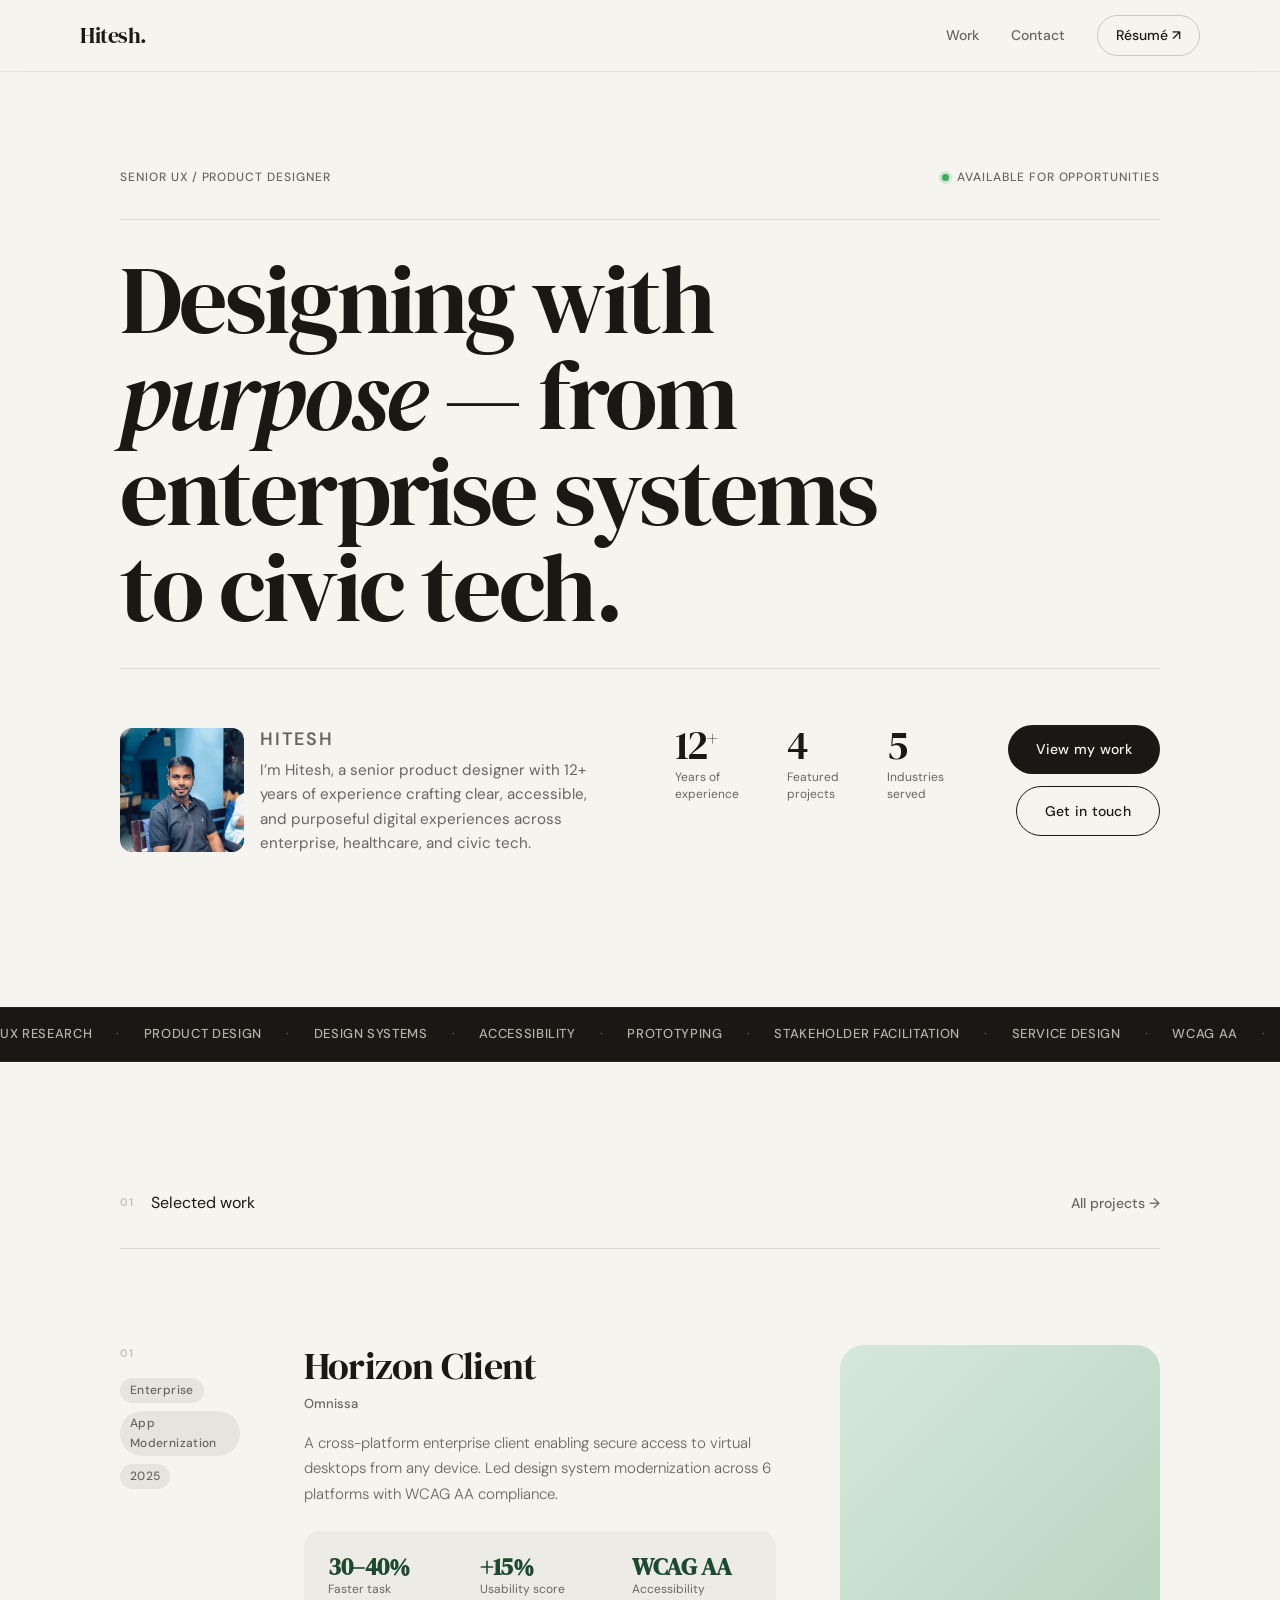
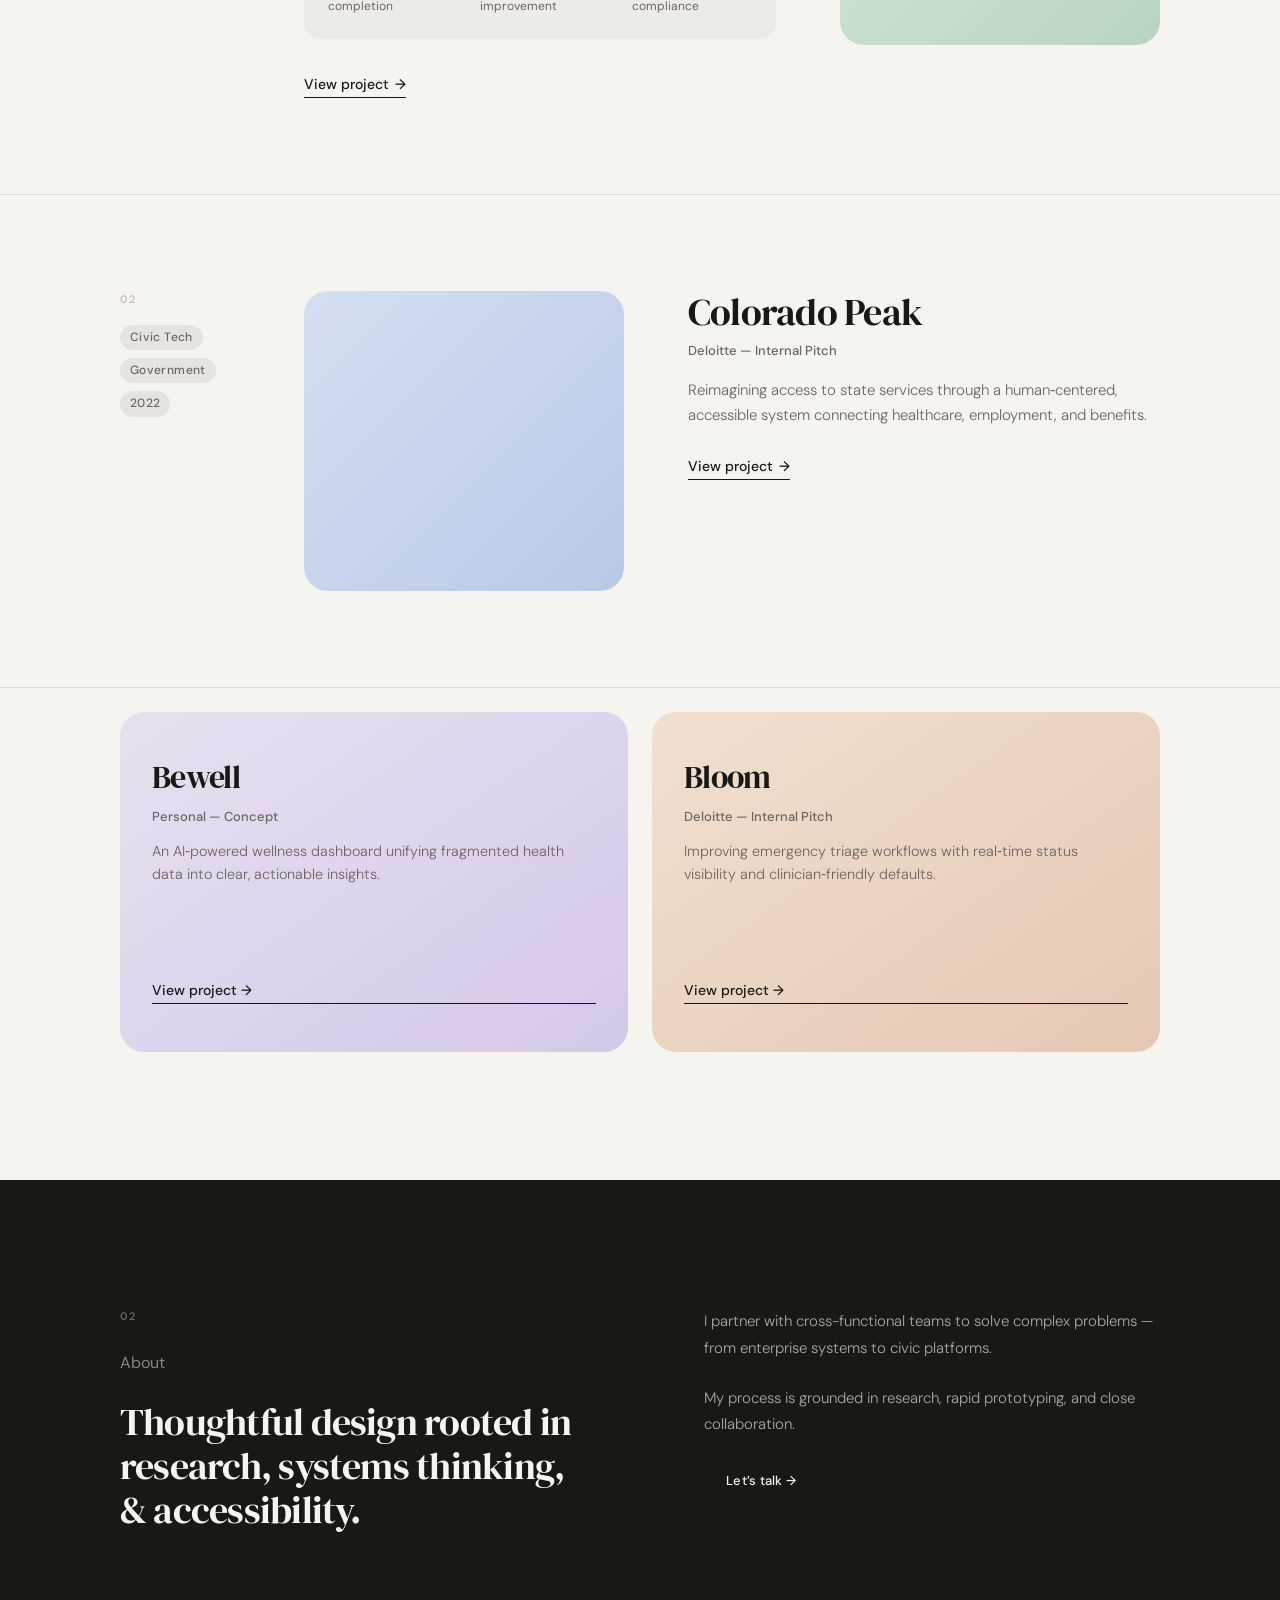
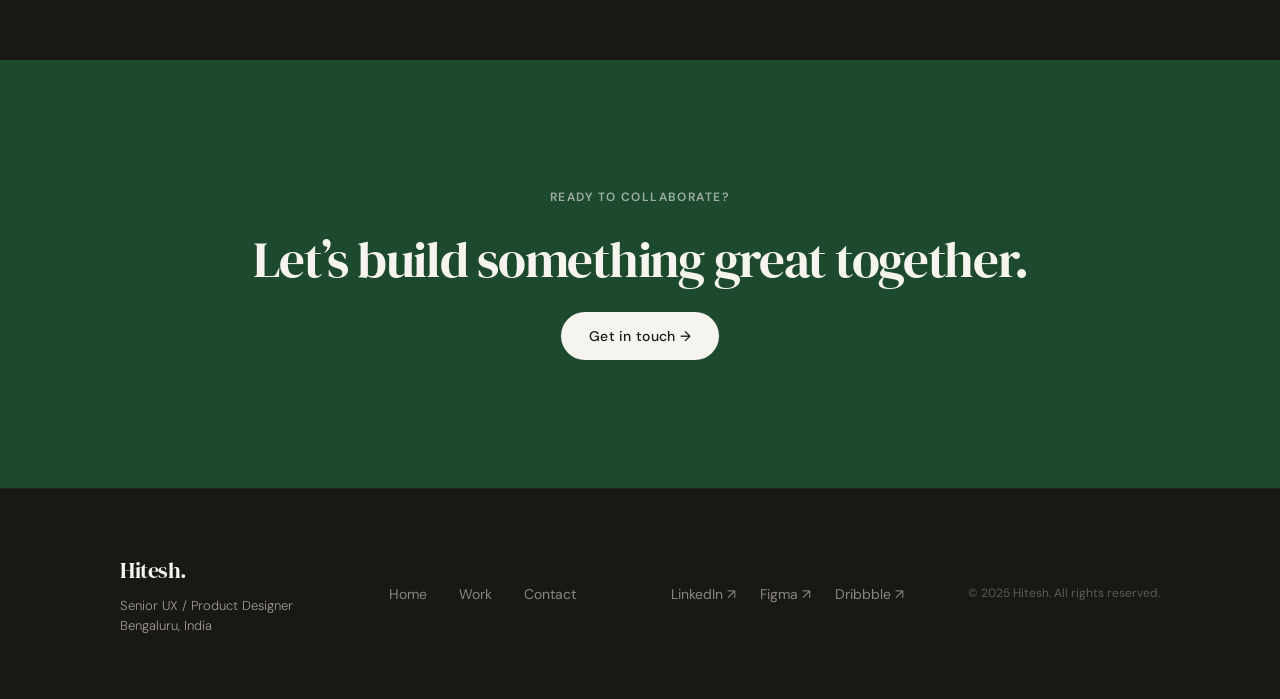
==== index.html @ 2ae09331 "Changed 3rd time" ====
<!DOCTYPE html>
<html lang="en">
<head>
  <meta charset="UTF-8" />
  <meta name="viewport" content="width=device-width, initial-scale=1.0" />
  <title>Hitesh — UX / Product Designer</title>

  <!-- Google Fonts -->
  <link rel="preconnect" href="https://fonts.googleapis.com" />
  <link rel="preconnect" href="https://fonts.gstatic.com" crossorigin />
  <link href="https://fonts.googleapis.com/css2?family=DM+Serif+Display:ital@0;1&family=DM+Sans:ital,opsz,wght@0,9..40,300;0,9..40,400;0,9..40,500;0,9..40,600;1,9..40,300;1,9..40,400&display=swap" rel="stylesheet" />

  <link rel="stylesheet" href="style.css" />
</head>

<body>

  <!-- NAV -->
  <nav class="nav">
    <a href="index.html" class="nav-logo">Hitesh.</a>

    <button class="nav-toggle" aria-label="Menu" aria-expanded="false">
      <span></span>
      <span></span>
    </button>

    <div class="nav-links">
      <a href="projects.html" class="nav-link">Work</a>
      <a href="contact.html" class="nav-link">Contact</a>
      <a href="#" class="nav-link nav-link--resume">Résumé ↗</a>
    </div>
  </nav>

  <!-- HERO -->
  <section class="hero">
    <div class="hero-inner">

      <div class="hero-top">
        <p class="label label--muted">Senior UX / Product Designer</p>
        <div class="hero-availability">
          <span class="dot dot--green"></span>
          <span class="label label--muted">Available for opportunities</span>
        </div>
      </div>

      <div class="rule"></div>

      <h1 class="hero-headline">
        Designing with<br />
        <em>purpose</em> — from<br />
        enterprise systems<br />
        to civic&nbsp;tech.
      </h1>

      <div class="rule"></div>

      <div class="hero-bottom">

        <!-- Profile Card -->
        <div class="profile-card">
          <div class="profile-image">
            <img src="./assets/profile.jpeg" alt="Hitesh – Senior Product Designer" />
          </div>

          <div class="profile-text">
            <h3>Hitesh</h3>
            <p class="profile-description">
              I’m Hitesh, a senior product designer with 12+ years of experience crafting
              clear, accessible, and purposeful digital experiences across enterprise,
              healthcare, and civic tech.
            </p>
          </div>
        </div>

        <!-- Stats -->
        <div class="hero-stats">
          <div class="stat">
            <span class="stat-num">12<sup>+</sup></span>
            <span class="stat-label">Years of<br />experience</span>
          </div>
          <div class="stat">
            <span class="stat-num">4</span>
            <span class="stat-label">Featured<br />projects</span>
          </div>
          <div class="stat">
            <span class="stat-num">5</span>
            <span class="stat-label">Industries<br />served</span>
          </div>
        </div>

        <!-- CTAs -->
        <div class="hero-ctas">
          <a href="projects.html" class="btn btn--primary">View my work</a>
          <a href="contact.html" class="btn btn--ghost">Get in touch</a>
        </div>

      </div>
    </div>
  </section>

  <!-- MARQUEE -->
  <div class="marquee-wrapper" aria-hidden="true">
    <div class="marquee-track">
      <span>UX Research</span><span class="sep">·</span>
      <span>Product Design</span><span class="sep">·</span>
      <span>Design Systems</span><span class="sep">·</span>
      <span>Accessibility</span><span class="sep">·</span>
      <span>Prototyping</span><span class="sep">·</span>
      <span>Stakeholder Facilitation</span><span class="sep">·</span>
      <span>Service Design</span><span class="sep">·</span>
      <span>WCAG AA</span><span class="sep">·</span>
    </div>
  </div>

  <!-- SELECTED WORK -->
  <section class="section work-section">
    <div class="container">
      <div class="section-header">
        <div class="section-label-group">
          <span class="section-num">01</span>
          <span class="section-label">Selected work</span>
        </div>
        <a href="projects.html" class="text-link">All projects →</a>
      </div>
    </div>

    <!-- Project 01 -->
    <article class="project-row project-row--featured" data-index="01">
      <div class="container">
        <div class="project-row-inner">

          <div class="project-meta">
            <span class="project-num">01</span>
            <div class="project-tags">
              <span class="tag">Enterprise</span>
              <span class="tag">App Modernization</span>
              <span class="tag">2025</span>
            </div>
          </div>

          <div class="project-content">
            <h2 class="project-title">Horizon Client</h2>
            <p class="project-client">Omnissa</p>
            <p class="project-desc">
              A cross-platform enterprise client enabling secure access to virtual desktops
              from any device. Led design system modernization across 6 platforms with WCAG AA compliance.
            </p>

            <div class="project-impact">
              <div class="impact-item">
                <strong>30–40%</strong>
                <span>Faster task completion</span>
              </div>
              <div class="impact-item">
                <strong>+15%</strong>
                <span>Usability score improvement</span>
              </div>
              <div class="impact-item">
                <strong>WCAG AA</strong>
                <span>Accessibility compliance</span>
              </div>
            </div>

            <a href="projects.html" class="project-link">
              View project <span>→</span>
            </a>
          </div>

          <div class="project-visual project-visual--horizon"></div>

        </div>
      </div>
    </article>

    <!-- Project 02 -->
    <article class="project-row" data-index="02">
      <div class="container">
        <div class="project-row-inner project-row-inner--reverse">

          <div class="project-meta">
            <span class="project-num">02</span>
            <div class="project-tags">
              <span class="tag">Civic Tech</span>
              <span class="tag">Government</span>
              <span class="tag">2022</span>
            </div>
          </div>

          <div class="project-content">
            <h2 class="project-title">Colorado Peak</h2>
            <p class="project-client">Deloitte — Internal Pitch</p>
            <p class="project-desc">
              Reimagining access to state services through a human‑centered, accessible system
              connecting healthcare, employment, and benefits.
            </p>

            <a href="projects.html" class="project-link">
              View project <span>→</span>
            </a>
          </div>

          <div class="project-visual project-visual--colorado"></div>

        </div>
      </div>
    </article>

    <!-- Project Grid -->
    <div class="container">
      <div class="project-grid">

        <article class="project-card project-card--bewell" data-index="03">
          <div class="project-card-inner">
            <h2 class="project-card-title">Bewell</h2>
            <p class="project-card-client">Personal — Concept</p>
            <p class="project-card-desc">
              An AI‑powered wellness dashboard unifying fragmented health data into
              clear, actionable insights.
            </p>
            <a href="projects.html" class="project-link">View project →</a>
          </div>
        </article>

        <article class="project-card project-card--bloom" data-index="04">
          <div class="project-card-inner">
            <h2 class="project-card-title">Bloom</h2>
            <p class="project-card-client">Deloitte — Internal Pitch</p>
            <p class="project-card-desc">
              Improving emergency triage workflows with real‑time status visibility
              and clinician‑friendly defaults.
            </p>
            <a href="projects.html" class="project-link">View project →</a>
          </div>
        </article>

      </div>
    </div>
  </section>

  <!-- ABOUT -->
  <section class="section about-section">
    <div class="container">
      <div class="about-inner">

        <div class="about-left">
          <span class="section-num">02</span>
          <span class="section-label">About</span>
          <h2 class="about-headline">
            Thoughtful design rooted in research, systems thinking, & accessibility.
          </h2>
        </div>

        <div class="about-right">
          <p class="about-body">
            I partner with cross-functional teams to solve complex problems —
            from enterprise systems to civic platforms.
          </p>
          <p class="about-body">
            My process is grounded in research, rapid prototyping,
            and close collaboration.
          </p>
          <a href="contact.html" class="btn btn--primary btn--sm">Let’s talk →</a>
        </div>

      </div>
    </div>
  </section>

  <!-- CTA BAND -->
  <section class="cta-band">
    <div class="container">
      <div class="cta-band-inner">
        <p class="cta-band-eyebrow">Ready to collaborate?</p>
        <h2 class="cta-band-headline">
          Let’s build something&nbsp;great&nbsp;together.
        </h2>
        <a href="contact.html" class="btn btn--invert">Get in touch →</a>
      </div>
    </div>
  </section>

  <!-- FOOTER -->
  <footer class="footer">
    <div class="container">
      <div class="footer-inner">

        <div class="footer-brand">
          <a href="index.html" class="nav-logo">Hitesh.</a>
          <p class="footer-tagline">Senior UX / Product Designer<br />Bengaluru, India</p>
        </div>

        <nav class="footer-nav">
          <a href="index.html">Home</a>
          <a href="projects.html">Work</a>
          <a href="contact.html">Contact</a>
        </nav>

        <div class="footer-social">
          <a href="https://linkedin.com/in/hitesh" target="_blank">LinkedIn ↗</a>
          <a href="https://figma.com" target="_blank">Figma ↗</a>
          <a href="https://dribbble.com" target="_blank">Dribbble ↗</a>
        </div>

        <p class="footer-copy">© 2025 Hitesh. All rights reserved.</p>

      </div>
    </div>
  </footer>

  <script src="main.js"></script>
</body>
</html>
---- style.css ----
/* =========================================================
   HITESH PORTFOLIO — style.css
   Design system: editorial typographic, warm cream + forest green
   Breakpoints: 1440px (desktop), 960px (tablet), 480px (mobile)
   ========================================================= */

/* --- DESIGN TOKENS --- */
:root {
  /* Colour palette */
  --cream:        #F6F4EF;
  --cream-dark:   #EDE9E0;
  --ink:          #1A1814;
  --ink-muted:    #6B6560;
  --ink-faint:    #C4BEB5;
  --green:        #1D4A2E;
  --green-light:  #2A6B41;
  --green-muted:  #EBF2ED;
  --rust:         #9B3A1E;
  --rust-muted:   #F5EAE6;
  --sand:         #D6C9B4;
  --white:        #FFFFFF;

  /* Typography */
  --font-display: 'DM Serif Display', Georgia, serif;
  --font-body:    'DM Sans', system-ui, sans-serif;

  /* Spacing scale (8-pt grid) */
  --space-1:   4px;
  --space-2:   8px;
  --space-3:   12px;
  --space-4:   16px;
  --space-5:   24px;
  --space-6:   32px;
  --space-7:   48px;
  --space-8:   64px;
  --space-9:   96px;
  --space-10:  128px;
  --space-11:  160px;

  /* Layout */
  --max-w:      1440px;
  --content-w:  1200px;
  --gutter:     80px;
  --nav-h:      72px;

  /* Transitions */
  --ease:       cubic-bezier(0.25, 0.1, 0.25, 1);
  --ease-out:   cubic-bezier(0, 0, 0.2, 1);
  --dur-fast:   150ms;
  --dur-base:   250ms;
  --dur-slow:   400ms;

  /* Borders */
  --radius-sm:  4px;
  --radius-md:  8px;
  --radius-lg:  16px;
  --radius-xl:  24px;
  --radius-pill: 999px;

  /* Shadows */
  --shadow-sm:  0 1px 3px rgba(26,24,20,0.08);
  --shadow-md:  0 4px 16px rgba(26,24,20,0.10);
  --shadow-lg:  0 12px 40px rgba(26,24,20,0.12);
}

/* --- RESET & BASE --- */
*, *::before, *::after { box-sizing: border-box; margin: 0; padding: 0; }

html {
  scroll-behavior: smooth;
  -webkit-text-size-adjust: 100%;
}

body {
  background: var(--cream);
  color: var(--ink);
  font-family: var(--font-body);
  font-size: 16px;
  line-height: 1.6;
  font-weight: 400;
  overflow-x: hidden;
}

img, svg { display: block; max-width: 100%; }
a { color: inherit; text-decoration: none; }
button { cursor: pointer; font: inherit; border: none; background: none; }
ul { list-style: none; }
input, textarea, select { font: inherit; }

/* --- TYPOGRAPHY SCALE --- */
.h1, h1 {
  font-family: var(--font-display);
  font-size: clamp(2.75rem, 5.5vw, 4.5rem);
  line-height: 1.06;
  letter-spacing: -0.02em;
  font-weight: 400;
}
.h2, h2 {
  font-family: var(--font-display);
  font-size: clamp(2rem, 3.5vw, 3rem);
  line-height: 1.1;
  letter-spacing: -0.015em;
  font-weight: 400;
}
h3 {
  font-family: var(--font-body);
  font-size: 0.75rem;
  font-weight: 600;
  letter-spacing: 0.1em;
  text-transform: uppercase;
  color: var(--ink-muted);
}
em { font-family: var(--font-display); font-style: italic; }
p { max-width: 68ch; }

/* --- LAYOUT --- */
.container {
  width: 100%;
  max-width: var(--content-w);
  margin-inline: auto;
  padding-inline: var(--gutter);
}

.section { padding-block: var(--space-10); }
.rule {
  width: 100%;
  height: 1px;
  background: var(--ink);
  opacity: 0.12;
  margin-block: var(--space-6);
}
.rule--proj { margin-block: var(--space-5); }

/* --- LABELS --- */
.label {
  font-size: 0.75rem;
  font-weight: 500;
  letter-spacing: 0.08em;
  text-transform: uppercase;
}
.label--muted { color: var(--ink-muted); }

/* --- DOTS --- */
.dot {
  display: inline-block;
  width: 7px;
  height: 7px;
  border-radius: 50%;
  flex-shrink: 0;
}
.dot--green {
  background: #3DAA5C;
  box-shadow: 0 0 0 3px rgba(61,170,92,0.2);
  animation: pulse 2.5s infinite;
}
@keyframes pulse {
  0%, 100% { box-shadow: 0 0 0 3px rgba(61,170,92,0.2); }
  50%       { box-shadow: 0 0 0 6px rgba(61,170,92,0.08); }
}

/* --- BUTTONS --- */
.btn {
  display: inline-flex;
  align-items: center;
  gap: var(--space-2);
  padding: 13px 28px;
  border-radius: var(--radius-pill);
  font-size: 0.875rem;
  font-weight: 500;
  letter-spacing: 0.02em;
  transition: all var(--dur-base) var(--ease-out);
  white-space: nowrap;
}
.btn--primary {
  background: var(--ink);
  color: var(--cream);
}
.btn--primary:hover {
  background: var(--green);
  transform: translateY(-1px);
  box-shadow: var(--shadow-md);
}
.btn--ghost {
  border: 1.5px solid var(--ink);
  color: var(--ink);
}
.btn--ghost:hover {
  background: var(--ink);
  color: var(--cream);
}
.btn--invert {
  background: var(--cream);
  color: var(--ink);
}
.btn--invert:hover {
  background: var(--green-muted);
  color: var(--green);
}
.btn--sm { padding: 10px 22px; font-size: 0.8125rem; }
.btn--full { width: 100%; justify-content: center; }

/* --- TEXT LINK --- */
.text-link {
  font-size: 0.875rem;
  font-weight: 500;
  color: var(--ink-muted);
  display: inline-flex;
  align-items: center;
  gap: 4px;
  transition: color var(--dur-fast) var(--ease);
}
.text-link:hover { color: var(--ink); }

/* --- TAGS --- */
.tag {
  display: inline-block;
  padding: 3px 10px;
  border-radius: var(--radius-pill);
  background: rgba(26,24,20,0.07);
  font-size: 0.75rem;
  font-weight: 500;
  color: var(--ink-muted);
  letter-spacing: 0.03em;
}

/* =========================================================
   NAV
   ========================================================= */
.nav {
  position: fixed;
  top: 0;
  left: 0;
  right: 0;
  z-index: 100;
  height: var(--nav-h);
  display: flex;
  align-items: center;
  justify-content: space-between;
  padding-inline: var(--gutter);
  background: rgba(246, 244, 239, 0.88);
  backdrop-filter: blur(12px);
  -webkit-backdrop-filter: blur(12px);
  border-bottom: 1px solid rgba(26,24,20,0.08);
  transition: background var(--dur-base) var(--ease);
}
.nav.scrolled {
  background: rgba(246, 244, 239, 0.96);
  box-shadow: var(--shadow-sm);
}

.nav-logo {
  font-family: var(--font-display);
  font-size: 1.375rem;
  color: var(--ink);
  letter-spacing: -0.02em;
  transition: color var(--dur-fast) var(--ease);
}
.nav-logo:hover { color: var(--green); }

.nav-links {
  display: flex;
  align-items: center;
  gap: var(--space-6);
}

.nav-link {
  font-size: 0.875rem;
  font-weight: 500;
  color: var(--ink-muted);
  transition: color var(--dur-fast) var(--ease);
  position: relative;
}
.nav-link::after {
  content: '';
  position: absolute;
  bottom: -3px;
  left: 0;
  width: 0;
  height: 1.5px;
  background: var(--ink);
  transition: width var(--dur-base) var(--ease-out);
}
.nav-link:hover { color: var(--ink); }
.nav-link:hover::after { width: 100%; }
.nav-link--active { color: var(--ink); }
.nav-link--active::after { width: 100%; }

.nav-link--resume {
  padding: 8px 18px;
  border-radius: var(--radius-pill);
  border: 1.5px solid rgba(26,24,20,0.2);
  color: var(--ink);
  transition: all var(--dur-base) var(--ease-out);
}
.nav-link--resume:hover {
  background: var(--ink);
  color: var(--cream);
  border-color: var(--ink);
}
.nav-link--resume::after { display: none; }

/* Hamburger */
.nav-toggle {
  display: none;
  flex-direction: column;
  gap: 5px;
  width: 32px;
  padding: 4px;
}
.nav-toggle span {
  display: block;
  height: 1.5px;
  background: var(--ink);
  border-radius: 2px;
  transition: all var(--dur-base) var(--ease);
  transform-origin: center;
}
.nav-toggle[aria-expanded="true"] span:nth-child(1) {
  transform: translateY(6.5px) rotate(45deg);
}
.nav-toggle[aria-expanded="true"] span:nth-child(2) {
  transform: translateY(-6.5px) rotate(-45deg);
}

/* =========================================================
   HERO
   ========================================================= */
.hero {
  padding-top: calc(var(--nav-h) + var(--space-9));
  padding-bottom: var(--space-10);
}
.hero-inner { padding-inline: var(--gutter); max-width: var(--content-w); margin-inline: auto; }
.profile-card {
  display: flex;
  align-items: center;
  gap: 16px;
  margin-bottom: 24px;
}

.profile-image {
  width: 124px;
  height: 124px;
  border-radius: 12px;
  overflow: hidden;
  background: #f2f2f2;
  flex-shrink: 0;
}

.profile-image img {
  width: 100%;
  height: 100%;
  object-fit: cover;
}

.profile-text h3 {
  margin: 0;
  font-size: 1.125rem;
  font-weight: 600;
}

.profile-text p {
  margin: 4px 0 0;
  font-size: 0.95rem;
  color: #666;
}
.hero-top {
  display: flex;
  align-items: center;
  justify-content: space-between;
  margin-bottom: var(--space-5);
}
.hero-availability {
  display: flex;
  align-items: center;
  gap: var(--space-2);
}

.hero-headline {
  font-family: var(--font-display);
  font-size: clamp(3.5rem, 7.5vw, 7rem);
  line-height: 1.0;
  letter-spacing: -0.03em;
  font-weight: 400;
  margin-block: var(--space-5);
}

.hero-bottom {
  display: grid;
  grid-template-columns: 1fr auto auto;
  gap: var(--space-8);
  align-items: start;
  padding-top: var(--space-5);
}

.hero-bio {
  font-size: 1.0625rem;
  font-weight: 300;
  line-height: 1.7;
  color: var(--ink-muted);
  max-width: 44ch;
}

.hero-stats {
  display: flex;
  gap: var(--space-7);
  align-items: start;
}
.stat { display: flex; flex-direction: column; gap: 4px; }
.stat-num {
  font-family: var(--font-display);
  font-size: 2.5rem;
  line-height: 1;
  letter-spacing: -0.03em;
  color: var(--ink);
}
.stat-num sup { font-size: 1.25rem; vertical-align: super; }
.stat-label {
  font-size: 0.75rem;
  color: var(--ink-muted);
  line-height: 1.4;
  max-width: 14ch;
}

.hero-ctas {
  display: flex;
  flex-direction: column;
  gap: var(--space-3);
  align-items: flex-end;
}

/* =========================================================
   MARQUEE
   ========================================================= */
.marquee-wrapper {
  overflow: hidden;
  background: var(--ink);
  color: var(--cream);
  padding-block: var(--space-4);
  border-block: 1px solid rgba(255,255,255,0.06);
}
.marquee-track {
  display: flex;
  gap: var(--space-5);
  align-items: center;
  white-space: nowrap;
  animation: marquee 28s linear infinite;
  width: max-content;
}
.marquee-track span {
  font-size: 0.8125rem;
  font-weight: 500;
  letter-spacing: 0.05em;
  text-transform: uppercase;
  opacity: 0.7;
}
.marquee-track .sep { opacity: 0.3; }

@keyframes marquee {
  from { transform: translateX(0); }
  to   { transform: translateX(-50%); }
}
.marquee-wrapper:hover .marquee-track { animation-play-state: paused; }

/* =========================================================
   WORK SECTION (homepage)
   ========================================================= */
.work-section { padding-top: var(--space-10); }

.section-header {
  display: flex;
  align-items: center;
  justify-content: space-between;
  padding-bottom: var(--space-6);
  border-bottom: 1px solid rgba(26,24,20,0.12);
  margin-bottom: 0;
}
.section-label-group {
  display: flex;
  align-items: center;
  gap: var(--space-4);
}
.section-num {
  font-size: 0.6875rem;
  font-weight: 600;
  letter-spacing: 0.12em;
  color: var(--ink-faint);
}

/* Project rows */
.project-row {
  border-bottom: 1px solid rgba(26,24,20,0.10);
  padding-block: var(--space-9);
  position: relative;
  overflow: hidden;
  transition: background var(--dur-base) var(--ease);
}
.project-row:hover { background: var(--cream-dark); }

.project-row-inner {
  display: grid;
  grid-template-columns: 120px 1fr auto;
  gap: var(--space-8);
  align-items: start;
}
.project-row-inner--reverse {
  grid-template-columns: 120px auto 1fr;
}
.project-row-inner--reverse .project-content { order: 3; }
.project-row-inner--reverse .project-visual { order: 2; }

.project-meta { display: flex; flex-direction: column; gap: var(--space-4); }
.project-num {
  font-size: 0.6875rem;
  font-weight: 600;
  letter-spacing: 0.12em;
  color: var(--ink-faint);
}
.project-tags { display: flex; flex-wrap: wrap; gap: var(--space-2); }

.project-content { max-width: 540px; }
.project-title {
  font-family: var(--font-display);
  font-size: clamp(2rem, 3vw, 2.75rem);
  line-height: 1.08;
  letter-spacing: -0.02em;
  margin-bottom: var(--space-2);
}
.project-client {
  font-size: 0.8125rem;
  color: var(--ink-muted);
  margin-bottom: var(--space-4);
  font-weight: 500;
}
.project-desc {
  font-size: 0.9375rem;
  line-height: 1.7;
  color: var(--ink-muted);
  font-weight: 300;
  margin-bottom: var(--space-5);
  max-width: 52ch;
}

.project-impact {
  display: flex;
  gap: var(--space-6);
  margin-bottom: var(--space-6);
  padding: var(--space-5);
  background: rgba(26,24,20,0.04);
  border-radius: var(--radius-lg);
}
.impact-item {
  display: flex;
  flex-direction: column;
  gap: 2px;
}
.impact-item strong {
  font-family: var(--font-display);
  font-size: 1.5rem;
  line-height: 1;
  color: var(--green);
  letter-spacing: -0.02em;
}
.impact-item span {
  font-size: 0.75rem;
  color: var(--ink-muted);
  line-height: 1.4;
  max-width: 16ch;
}

.project-role-list {
  display: flex;
  flex-wrap: wrap;
  gap: var(--space-2);
  margin-bottom: var(--space-6);
}
.role-item {
  font-size: 0.8125rem;
  color: var(--ink-muted);
  padding: 4px 12px;
  border: 1px solid rgba(26,24,20,0.16);
  border-radius: var(--radius-pill);
}

.project-link {
  display: inline-flex;
  align-items: center;
  gap: 6px;
  font-size: 0.875rem;
  font-weight: 500;
  color: var(--ink);
  border-bottom: 1.5px solid var(--ink);
  padding-bottom: 2px;
  transition: all var(--dur-base) var(--ease-out);
}
.project-link span { transition: transform var(--dur-base) var(--ease-out); }
.project-link:hover { color: var(--green); border-color: var(--green); }
.project-link:hover span { transform: translate(3px, -2px); }

/* Visual placeholder panels */
.project-visual {
  width: 320px;
  height: 300px;
  border-radius: var(--radius-xl);
  flex-shrink: 0;
  position: relative;
  overflow: hidden;
}
.project-visual--horizon { background: linear-gradient(135deg, #D6E8DB 0%, #B8D4C0 100%); }
.project-visual--colorado { background: linear-gradient(135deg, #D4E0F0 0%, #B8C8E8 100%); }

.visual-card {
  position: absolute;
  inset: 20px;
  background: white;
  border-radius: var(--radius-lg);
  box-shadow: var(--shadow-lg);
  padding: 20px;
  display: flex;
  flex-direction: column;
  gap: 14px;
}
.visual-screen {
  background: #F0F4F8;
  border-radius: var(--radius-md);
  padding: 12px;
  display: flex;
  flex-direction: column;
  gap: 8px;
  flex: 1;
}
.visual-screen--offset {
  position: absolute;
  right: -16px;
  bottom: -16px;
  width: 60%;
  background: white;
  box-shadow: var(--shadow-md);
  border-radius: var(--radius-md);
  padding: 12px;
  display: flex;
  flex-direction: column;
  gap: 6px;
}

.screen-bar { height: 8px; background: var(--sand); border-radius: 4px; width: 40%; }
.screen-line { height: 6px; background: rgba(26,24,20,0.10); border-radius: 3px; }
.screen-line--short { width: 55%; }
.screen-line--mid { width: 75%; }
.screen-block { height: 32px; background: rgba(26,24,20,0.06); border-radius: var(--radius-sm); }
.screen-block--wide { width: 85%; }

/* Map visual */
.visual-map {
  position: absolute;
  inset: 0;
  padding: 20px;
  display: flex;
  flex-direction: column;
  justify-content: center;
  align-items: center;
  gap: 10px;
}
.map-pin {
  width: 12px;
  height: 12px;
  background: var(--ink);
  border-radius: 50% 50% 50% 0;
  transform: rotate(-45deg);
  position: absolute;
}
.map-pin--1 { top: 40%; left: 30%; }
.map-pin--2 { top: 25%; left: 60%; background: var(--green); }
.map-pin--3 { top: 60%; left: 50%; }
.map-line {
  position: absolute;
  top: 30%;
  left: 28%;
  width: 35%;
  height: 1.5px;
  background: rgba(26,24,20,0.2);
  transform: rotate(5deg);
}
.map-card {
  position: absolute;
  bottom: 20px;
  right: 20px;
  background: white;
  border-radius: var(--radius-md);
  padding: 12px;
  width: 48%;
  box-shadow: var(--shadow-md);
  display: flex;
  flex-direction: column;
  gap: 6px;
}
.map-card-line { height: 6px; background: rgba(26,24,20,0.12); border-radius: 3px; }
.map-card-line--short { width: 60%; }

/* Project grid (cards) */
.project-grid {
  display: grid;
  grid-template-columns: 1fr 1fr;
  gap: var(--space-5);
  margin-top: var(--space-5);
}
.project-card {
  border-radius: var(--radius-xl);
  overflow: hidden;
  transition: transform var(--dur-base) var(--ease-out), box-shadow var(--dur-base) var(--ease-out);
}
.project-card:hover {
  transform: translateY(-4px);
  box-shadow: var(--shadow-lg);
}
.project-card--bewell {
  background: linear-gradient(145deg, #E8E0F0 0%, #D4C8E8 100%);
}
.project-card--bloom {
  background: linear-gradient(145deg, #F0E0D0 0%, #E4C8B4 100%);
}
.project-card-inner {
  padding: var(--space-7) var(--space-6);
  display: flex;
  flex-direction: column;
  gap: var(--space-3);
  min-height: 340px;
}
.project-card-meta {
  display: flex;
  justify-content: space-between;
  align-items: flex-start;
  margin-bottom: var(--space-2);
}
.project-card-title {
  font-family: var(--font-display);
  font-size: 2rem;
  line-height: 1.08;
  letter-spacing: -0.02em;
  font-weight: 400;
}
.project-card-client {
  font-size: 0.8125rem;
  color: var(--ink-muted);
  font-weight: 500;
}
.project-card-desc {
  font-size: 0.9rem;
  line-height: 1.65;
  color: var(--ink-muted);
  font-weight: 300;
  max-width: 44ch;
  margin-bottom: auto;
}

/* =========================================================
   ABOUT SECTION
   ========================================================= */
.about-section { background: var(--ink); color: var(--cream); }
.about-section .rule { background: var(--cream); opacity: 0.12; }

.about-inner {
  display: grid;
  grid-template-columns: 1fr 1fr;
  gap: var(--space-10);
  align-items: start;
}

.about-left { display: flex; flex-direction: column; gap: var(--space-5); }
.about-left .section-num { color: rgba(246,244,239,0.35); }
.about-left .section-label { color: rgba(246,244,239,0.5); }
.about-headline {
  font-family: var(--font-display);
  font-size: clamp(1.75rem, 3vw, 2.5rem);
  line-height: 1.15;
  letter-spacing: -0.02em;
  color: var(--cream);
  font-weight: 400;
}

.about-right { display: flex; flex-direction: column; gap: var(--space-5); }
.about-body {
  font-size: 0.9375rem;
  line-height: 1.75;
  color: rgba(246,244,239,0.65);
  font-weight: 300;
  max-width: 52ch;
}

.skills-grid {
  display: grid;
  grid-template-columns: 1fr 1fr;
  gap: var(--space-3);
  margin-block: var(--space-3);
}
.skill-item {
  display: flex;
  align-items: center;
  gap: var(--space-3);
  padding: var(--space-4);
  border: 1px solid rgba(246,244,239,0.12);
  border-radius: var(--radius-md);
  transition: border-color var(--dur-base) var(--ease);
}
.skill-item:hover { border-color: rgba(246,244,239,0.3); }
.skill-num { font-size: 0.625rem; font-weight: 600; letter-spacing: 0.1em; color: rgba(246,244,239,0.3); }
.skill-name { font-size: 0.875rem; font-weight: 400; color: rgba(246,244,239,0.8); }

/* =========================================================
   CTA BAND
   ========================================================= */
.cta-band {
  background: var(--green);
  color: var(--cream);
  padding-block: var(--space-10);
}
.cta-band-inner {
  display: flex;
  flex-direction: column;
  align-items: center;
  text-align: center;
  gap: var(--space-5);
}
.cta-band-eyebrow {
  font-size: 0.75rem;
  font-weight: 600;
  letter-spacing: 0.12em;
  text-transform: uppercase;
  opacity: 0.6;
  max-width: 100%;
}
.cta-band-headline {
  font-family: var(--font-display);
  font-size: clamp(2rem, 4vw, 3.25rem);
  letter-spacing: -0.025em;
  line-height: 1.1;
  color: var(--cream);
  max-width: 100%;
}

/* =========================================================
   PAGE HEADER (projects & contact)
   ========================================================= */
.page-header {
  padding-top: calc(var(--nav-h) + var(--space-9));
  padding-bottom: var(--space-9);
  border-bottom: 1px solid rgba(26,24,20,0.10);
}
.page-header-inner {
  display: flex;
  flex-direction: column;
  gap: var(--space-5);
}
.page-header-meta {
  display: flex;
  align-items: center;
  gap: var(--space-5);
}
.page-headline {
  font-family: var(--font-display);
  font-size: clamp(3rem, 6vw, 5.5rem);
  line-height: 1.05;
  letter-spacing: -0.025em;
  font-weight: 400;
  max-width: 100%;
}
.page-subheadline {
  font-size: 1.0625rem;
  line-height: 1.7;
  color: var(--ink-muted);
  font-weight: 300;
  max-width: 58ch;
}

/* =========================================================
   PROJECTS PAGE SECTIONS
   ========================================================= */
.proj-section {
  padding-block: var(--space-10);
  border-bottom: 1px solid rgba(26,24,20,0.10);
}
.proj-section--01 { background: var(--cream); }
.proj-section--02 { background: var(--cream-dark); }
.proj-section--03 { background: var(--green-muted); }
.proj-section--04 { background: #F5EDE8; }

.proj-header {
  display: flex;
  align-items: center;
  gap: var(--space-5);
  margin-bottom: var(--space-7);
}
.proj-index {
  font-size: 0.6875rem;
  font-weight: 600;
  letter-spacing: 0.12em;
  color: var(--ink-faint);
  flex-shrink: 0;
}

.proj-body {
  display: grid;
  grid-template-columns: 1fr 360px;
  gap: var(--space-10);
  align-items: start;
}

.proj-title {
  font-family: var(--font-display);
  font-size: clamp(2.25rem, 4vw, 3.5rem);
  line-height: 1.05;
  letter-spacing: -0.025em;
  font-weight: 400;
  margin-bottom: var(--space-2);
}
.proj-client {
  font-size: 0.875rem;
  font-weight: 500;
  color: var(--ink-muted);
}
.proj-lead {
  font-size: 1.0625rem;
  line-height: 1.7;
  color: var(--ink-muted);
  font-weight: 300;
  margin-bottom: var(--space-7);
  max-width: 62ch;
}
.proj-section-block { margin-bottom: var(--space-6); }
.proj-sub-heading {
  margin-bottom: var(--space-3);
}
.proj-text {
  font-size: 0.9375rem;
  line-height: 1.75;
  color: var(--ink-muted);
  font-weight: 300;
  max-width: 62ch;
}

.proj-aside { display: flex; flex-direction: column; gap: var(--space-5); }

.proj-impact-card, .proj-role-card, .proj-tools-card {
  padding: var(--space-6);
  border: 1px solid rgba(26,24,20,0.10);
  border-radius: var(--radius-xl);
  background: rgba(255,255,255,0.6);
  backdrop-filter: blur(8px);
}
.proj-aside-heading {
  margin-bottom: var(--space-4);
}

.impact-list { display: flex; flex-direction: column; gap: var(--space-5); }
.impact-row { display: flex; flex-direction: column; gap: 2px; }
.impact-num {
  font-family: var(--font-display);
  font-size: 1.75rem;
  line-height: 1;
  letter-spacing: -0.02em;
  color: var(--green);
}
.impact-desc {
  font-size: 0.8125rem;
  line-height: 1.5;
  color: var(--ink-muted);
  font-weight: 300;
}

.role-list { display: flex; flex-direction: column; gap: var(--space-3); }
.role-list li {
  font-size: 0.875rem;
  color: var(--ink-muted);
  padding-bottom: var(--space-3);
  border-bottom: 1px solid rgba(26,24,20,0.08);
  font-weight: 300;
}
.role-list li:last-child { border-bottom: none; padding-bottom: 0; }

.proj-nda-note {
  font-size: 0.8125rem;
  color: var(--ink-faint);
  line-height: 1.5;
  max-width: 100%;
}

.highlight-list {
  list-style: none;
  display: flex;
  flex-direction: column;
  gap: var(--space-3);
}
.highlight-list li {
  font-size: 0.9375rem;
  line-height: 1.6;
  color: var(--ink-muted);
  padding-left: var(--space-5);
  position: relative;
  font-weight: 300;
}
.highlight-list li::before {
  content: '→';
  position: absolute;
  left: 0;
  color: var(--green);
  font-size: 0.875rem;
}

/* =========================================================
   CONTACT PAGE
   ========================================================= */
.contact-section { padding-top: var(--space-9); }

.contact-inner {
  display: grid;
  grid-template-columns: 1fr 1fr;
  gap: var(--space-10);
  align-items: start;
}

.contact-info { display: flex; flex-direction: column; gap: var(--space-6); }

.contact-detail-block { display: flex; flex-direction: column; gap: var(--space-1); }
.contact-detail-label {
  font-size: 0.6875rem;
  font-weight: 600;
  letter-spacing: 0.10em;
  text-transform: uppercase;
  color: var(--ink-muted);
}
.contact-detail-value {
  font-size: 1.0625rem;
  font-weight: 400;
  color: var(--ink);
}
.contact-link {
  transition: color var(--dur-fast) var(--ease);
  text-decoration: underline;
  text-underline-offset: 3px;
  text-decoration-color: transparent;
}
.contact-link:hover {
  color: var(--green);
  text-decoration-color: var(--green);
}

.availability-heading {
  margin-bottom: var(--space-4);
}
.availability-list { display: flex; flex-direction: column; gap: var(--space-3); }
.availability-list li {
  display: flex;
  align-items: center;
  gap: var(--space-3);
  font-size: 0.9375rem;
  color: var(--ink-muted);
}
.availability-list li svg { color: var(--green); flex-shrink: 0; }

.availability-badge {
  display: flex;
  align-items: center;
  gap: var(--space-2);
}

.contact-elsewhere { display: flex; flex-direction: column; gap: var(--space-4); }
.elsewhere-links { display: flex; flex-wrap: wrap; gap: var(--space-3); }
.elsewhere-link {
  font-size: 0.875rem;
  font-weight: 500;
  color: var(--ink-muted);
  padding: 8px 16px;
  border: 1px solid rgba(26,24,20,0.14);
  border-radius: var(--radius-pill);
  transition: all var(--dur-base) var(--ease-out);
}
.elsewhere-link:hover {
  background: var(--ink);
  color: var(--cream);
  border-color: var(--ink);
}

/* Contact form */
.contact-form-wrapper {
  padding: var(--space-7);
  background: var(--ink);
  border-radius: var(--radius-xl);
}

.contact-form { display: flex; flex-direction: column; gap: var(--space-5); }

.form-group { display: flex; flex-direction: column; gap: var(--space-2); }

.form-label {
  font-size: 0.75rem;
  font-weight: 600;
  letter-spacing: 0.08em;
  text-transform: uppercase;
  color: rgba(246,244,239,0.5);
}

.form-input {
  background: rgba(246,244,239,0.07);
  border: 1.5px solid rgba(246,244,239,0.12);
  border-radius: var(--radius-md);
  padding: 13px 16px;
  color: var(--cream);
  font-size: 0.9375rem;
  font-weight: 300;
  transition: border-color var(--dur-fast) var(--ease), background var(--dur-fast) var(--ease);
  width: 100%;
}
.form-input::placeholder { color: rgba(246,244,239,0.25); }
.form-input:hover { border-color: rgba(246,244,239,0.25); }
.form-input:focus {
  outline: none;
  border-color: rgba(246,244,239,0.5);
  background: rgba(246,244,239,0.10);
}
.form-input.error { border-color: #E05C3A; }

.form-textarea { resize: vertical; min-height: 140px; line-height: 1.6; }

.form-error {
  font-size: 0.75rem;
  color: #E05C3A;
  min-height: 1rem;
}

.form-footer {
  display: flex;
  flex-direction: column;
  gap: var(--space-3);
}
.form-note {
  font-size: 0.75rem;
  color: rgba(246,244,239,0.35);
  text-align: center;
  max-width: 100%;
}

.form-success {
  display: flex;
  align-items: center;
  gap: var(--space-3);
  padding: var(--space-5);
  background: rgba(61,170,92,0.12);
  border: 1px solid rgba(61,170,92,0.3);
  border-radius: var(--radius-md);
  color: #3DAA5C;
  font-size: 0.9375rem;
}
.form-success p { max-width: 100%; }

/* =========================================================
   FOOTER
   ========================================================= */
.footer {
  background: var(--ink);
  color: rgba(246,244,239,0.6);
  padding-block: var(--space-8);
  border-top: 1px solid rgba(255,255,255,0.06);
}
.footer-inner {
  display: grid;
  grid-template-columns: auto 1fr auto auto;
  gap: var(--space-8);
  align-items: center;
}
.footer .nav-logo { color: var(--cream); }
.footer .nav-logo:hover { color: rgba(246,244,239,0.6); }
.footer-brand { display: flex; flex-direction: column; gap: var(--space-2); }
.footer-tagline {
  font-size: 0.8125rem;
  line-height: 1.5;
  font-weight: 300;
  max-width: 100%;
}

.footer-nav {
  display: flex;
  gap: var(--space-6);
  justify-content: center;
}
.footer-nav a {
  font-size: 0.875rem;
  color: rgba(246,244,239,0.5);
  transition: color var(--dur-fast) var(--ease);
}
.footer-nav a:hover { color: var(--cream); }

.footer-social {
  display: flex;
  gap: var(--space-5);
}
.footer-social a {
  font-size: 0.875rem;
  color: rgba(246,244,239,0.5);
  transition: color var(--dur-fast) var(--ease);
}
.footer-social a:hover { color: var(--cream); }

.footer-copy {
  font-size: 0.75rem;
  color: rgba(246,244,239,0.3);
  max-width: 100%;
}

/* =========================================================
   ANIMATIONS (scroll-reveal)
   ========================================================= */
.reveal {
  opacity: 0;
  transform: translateY(24px);
  transition: opacity var(--dur-slow) var(--ease-out), transform var(--dur-slow) var(--ease-out);
}
.reveal.visible {
  opacity: 1;
  transform: translateY(0);
}

/* =========================================================
   TABLET — 960px
   ========================================================= */
@media (max-width: 960px) {
  :root {
    --gutter: 40px;
    --nav-h: 64px;
  }

  /* Nav */
  .nav-toggle { display: flex; }
  .nav-links {
    position: fixed;
    top: var(--nav-h);
    left: 0;
    right: 0;
    background: rgba(246,244,239,0.97);
    backdrop-filter: blur(16px);
    flex-direction: column;
    align-items: flex-start;
    gap: 0;
    padding: var(--space-5) var(--gutter) var(--space-7);
    border-bottom: 1px solid rgba(26,24,20,0.08);
    transform: translateY(-100%);
    opacity: 0;
    pointer-events: none;
    transition: transform var(--dur-base) var(--ease-out), opacity var(--dur-base) var(--ease-out);
  }
  .nav-links.open {
    transform: translateY(0);
    opacity: 1;
    pointer-events: auto;
  }
  .nav-link, .nav-link--resume {
    width: 100%;
    padding: var(--space-4) 0;
    border-bottom: 1px solid rgba(26,24,20,0.06);
    border-radius: 0;
    border-left: none;
    border-right: none;
    border-top: none;
    font-size: 1.0625rem;
  }
  .nav-link--resume {
    border: none;
    margin-top: var(--space-4);
  }

  /* Hero */
  .hero-bottom {
    grid-template-columns: 1fr;
    gap: var(--space-6);
  }
  .hero-ctas { flex-direction: row; align-items: flex-start; }

  /* Work rows */
  .project-row-inner,
  .project-row-inner--reverse {
    grid-template-columns: 1fr;
    gap: var(--space-6);
  }
  .project-row-inner--reverse .project-content { order: unset; }
  .project-row-inner--reverse .project-visual { order: unset; }
  .project-visual { width: 100%; height: 240px; }

  /* Grid */
  .project-grid { grid-template-columns: 1fr; }

  /* About */
  .about-inner { grid-template-columns: 1fr; gap: var(--space-8); }

  /* Projects page */
  .proj-body { grid-template-columns: 1fr; }

  /* Contact */
  .contact-inner { grid-template-columns: 1fr; }

  /* Footer */
  .footer-inner { grid-template-columns: 1fr 1fr; row-gap: var(--space-6); }
  .footer-copy { grid-column: 1 / -1; }
}

/* =========================================================
   MOBILE — 480px
   ========================================================= */
@media (max-width: 480px) {
  :root {
    --gutter: 20px;
  }

  .hero-headline { font-size: 3rem; }
  .hero-stats { flex-wrap: wrap; gap: var(--space-5); }
  .hero-ctas { flex-direction: column; }

  .project-impact { flex-direction: column; gap: var(--space-4); }
  .skills-grid { grid-template-columns: 1fr; }
  .page-headline { font-size: 2.75rem; }

  .contact-form-wrapper { padding: var(--space-5); }

  .footer-inner { grid-template-columns: 1fr; gap: var(--space-5); }
  .footer-nav { flex-wrap: wrap; gap: var(--space-4); }
}
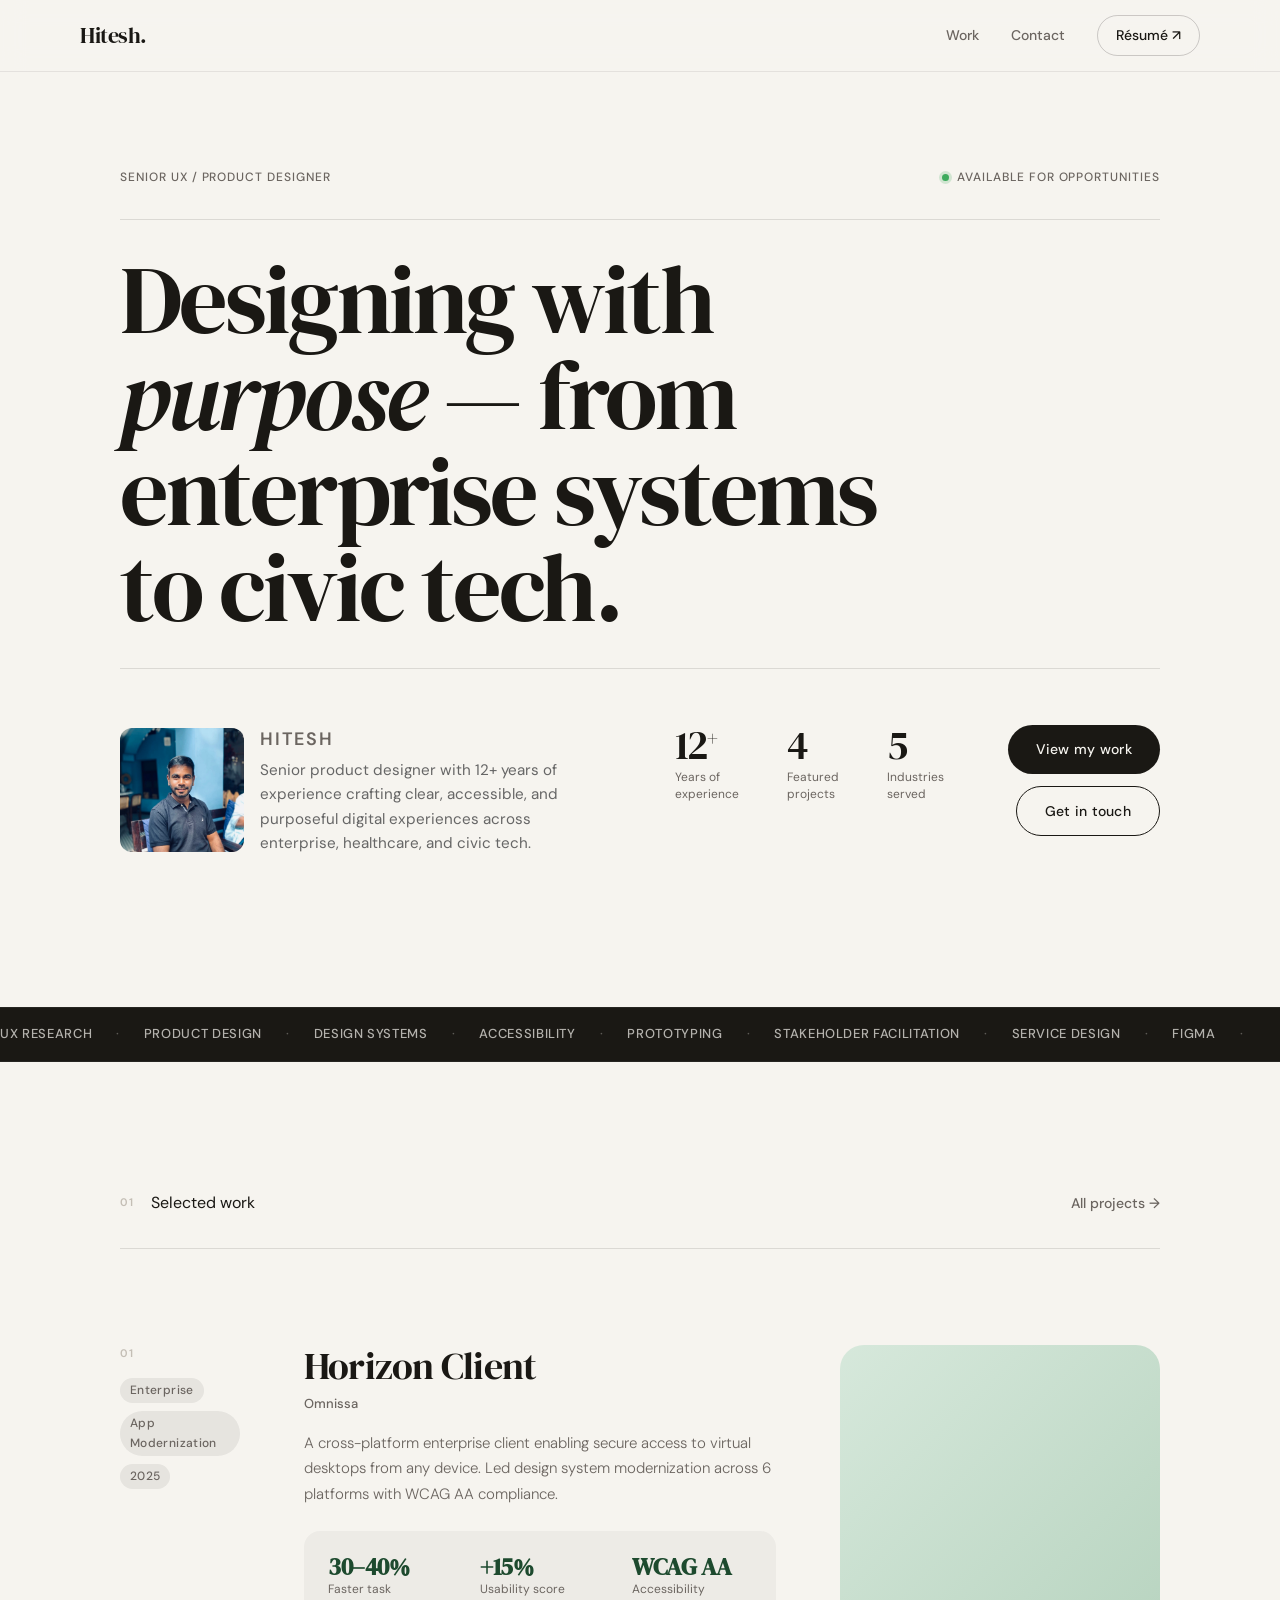
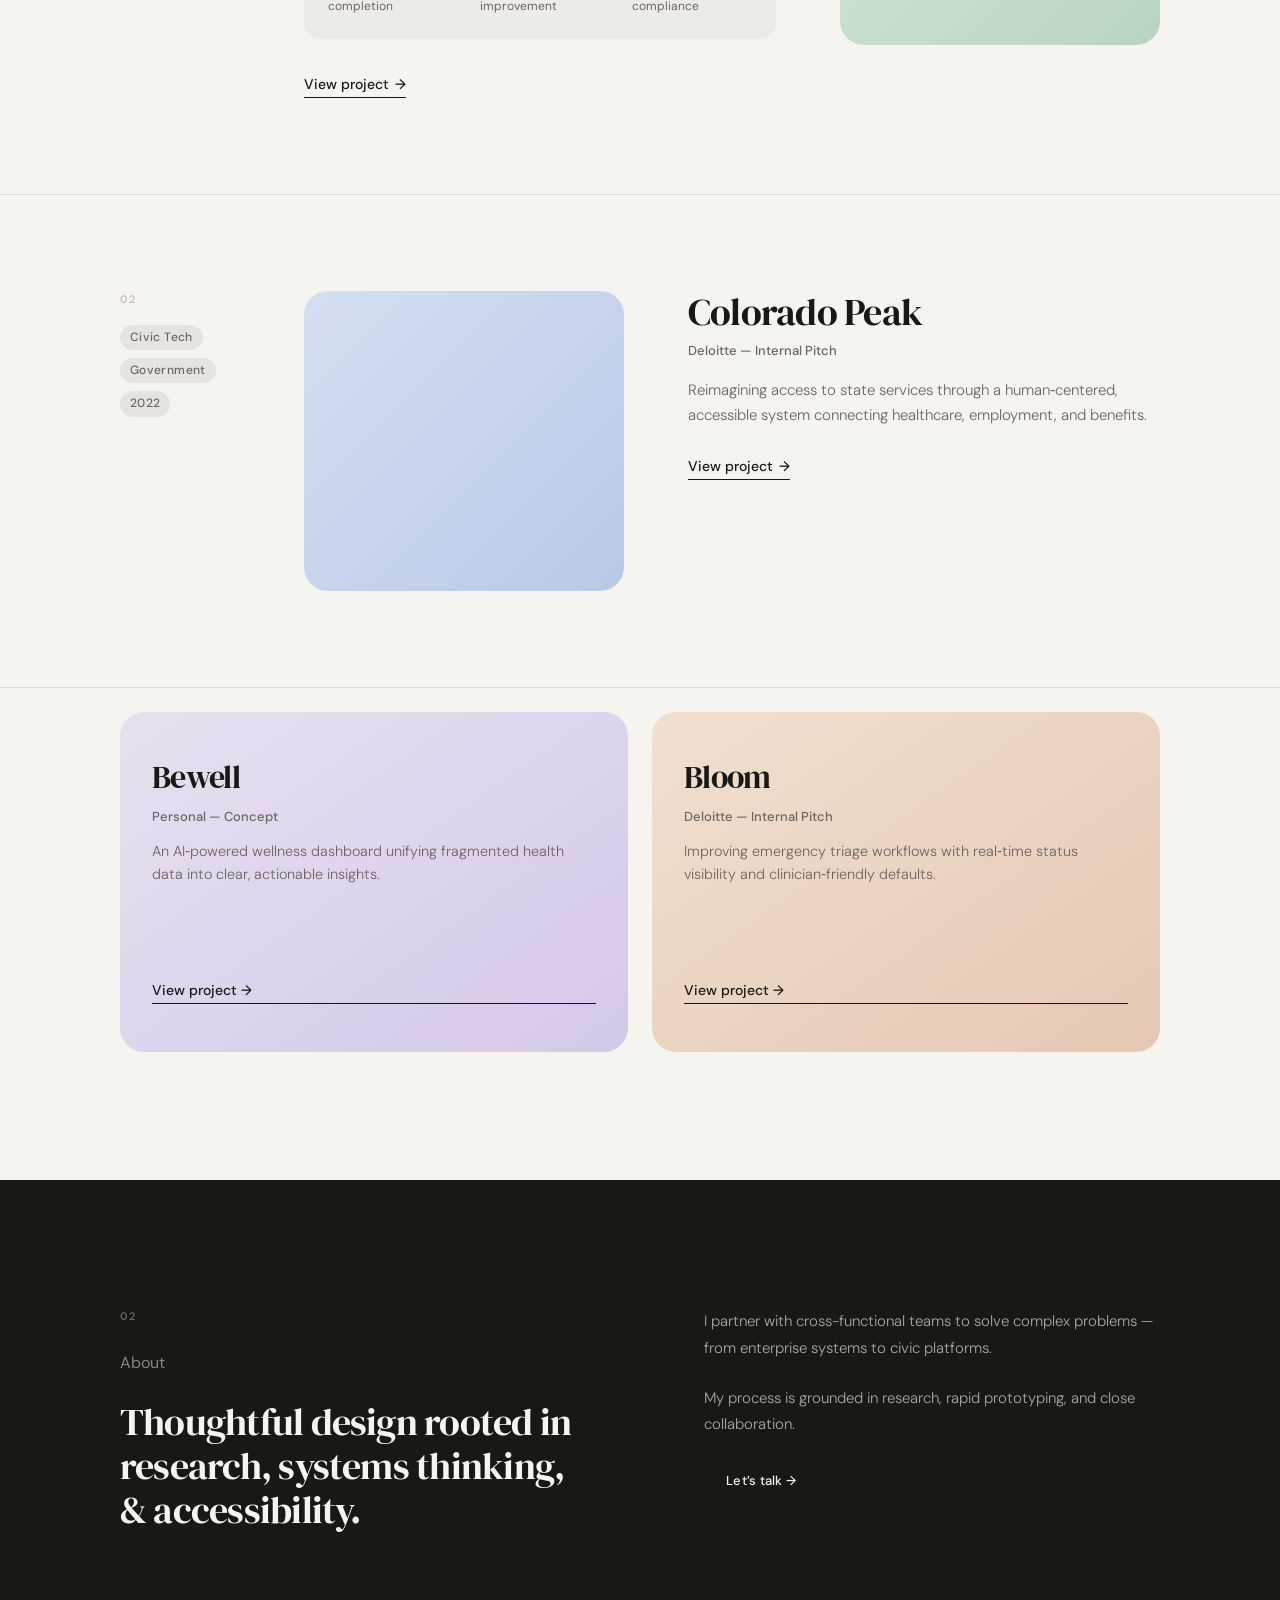
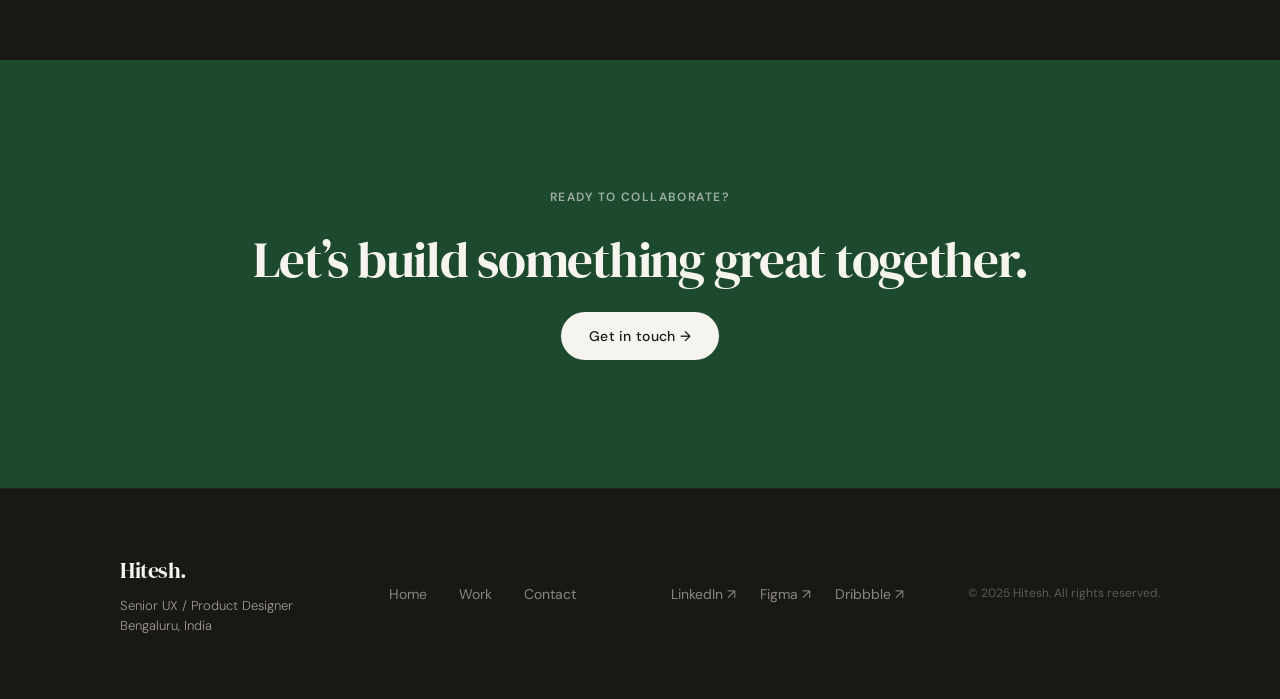
==== commit 872033e2: "Changes 3 images and text update" ====
--- a/index.html
+++ b/index.html
@@ -65,7 +65,7 @@
           <div class="profile-text">
             <h3>Hitesh</h3>
             <p class="profile-description">
-              I’m Hitesh, a senior product designer with 12+ years of experience crafting
+              Senior product designer with 12+ years of experience crafting
               clear, accessible, and purposeful digital experiences across enterprise,
               healthcare, and civic tech.
             </p>
@@ -108,7 +108,7 @@
       <span>Prototyping</span><span class="sep">·</span>
       <span>Stakeholder Facilitation</span><span class="sep">·</span>
       <span>Service Design</span><span class="sep">·</span>
-      <span>WCAG AA</span><span class="sep">·</span>
+      <span>Figma</span><span class="sep">·</span>
     </div>
   </div>
 
--- a/style.css
+++ b/style.css
@@ -604,6 +604,34 @@
   flex-shrink: 0;
   position: relative;
   overflow: hidden;
+}
+/* =========================================================
+   PROJECT IMAGERY
+   ========================================================= */
+/* Project images */
+.project-visual--horizon {
+  background-image: url("./assets/images/projects/horizon.png");
+  background-size: cover;
+  background-position: center;
+}
+
+.project-visual--colorado {
+  background-image: url("./assets/images/projects/colorado.png");
+  background-size: cover;
+  background-position: center;
+}
+
+/* Project card images */
+.project-card--bewell {
+  background-image: url("./assets/images/projects/bewell.png");
+  background-size: cover;
+  background-position: center;
+}
+
+.project-card--bloom {
+  background-image: url("./assets/images/projects/bloom.png");
+  background-size: cover;
+  background-position: center;
 }
 .project-visual--horizon { background: linear-gradient(135deg, #D6E8DB 0%, #B8D4C0 100%); }
 .project-visual--colorado { background: linear-gradient(135deg, #D4E0F0 0%, #B8C8E8 100%); }
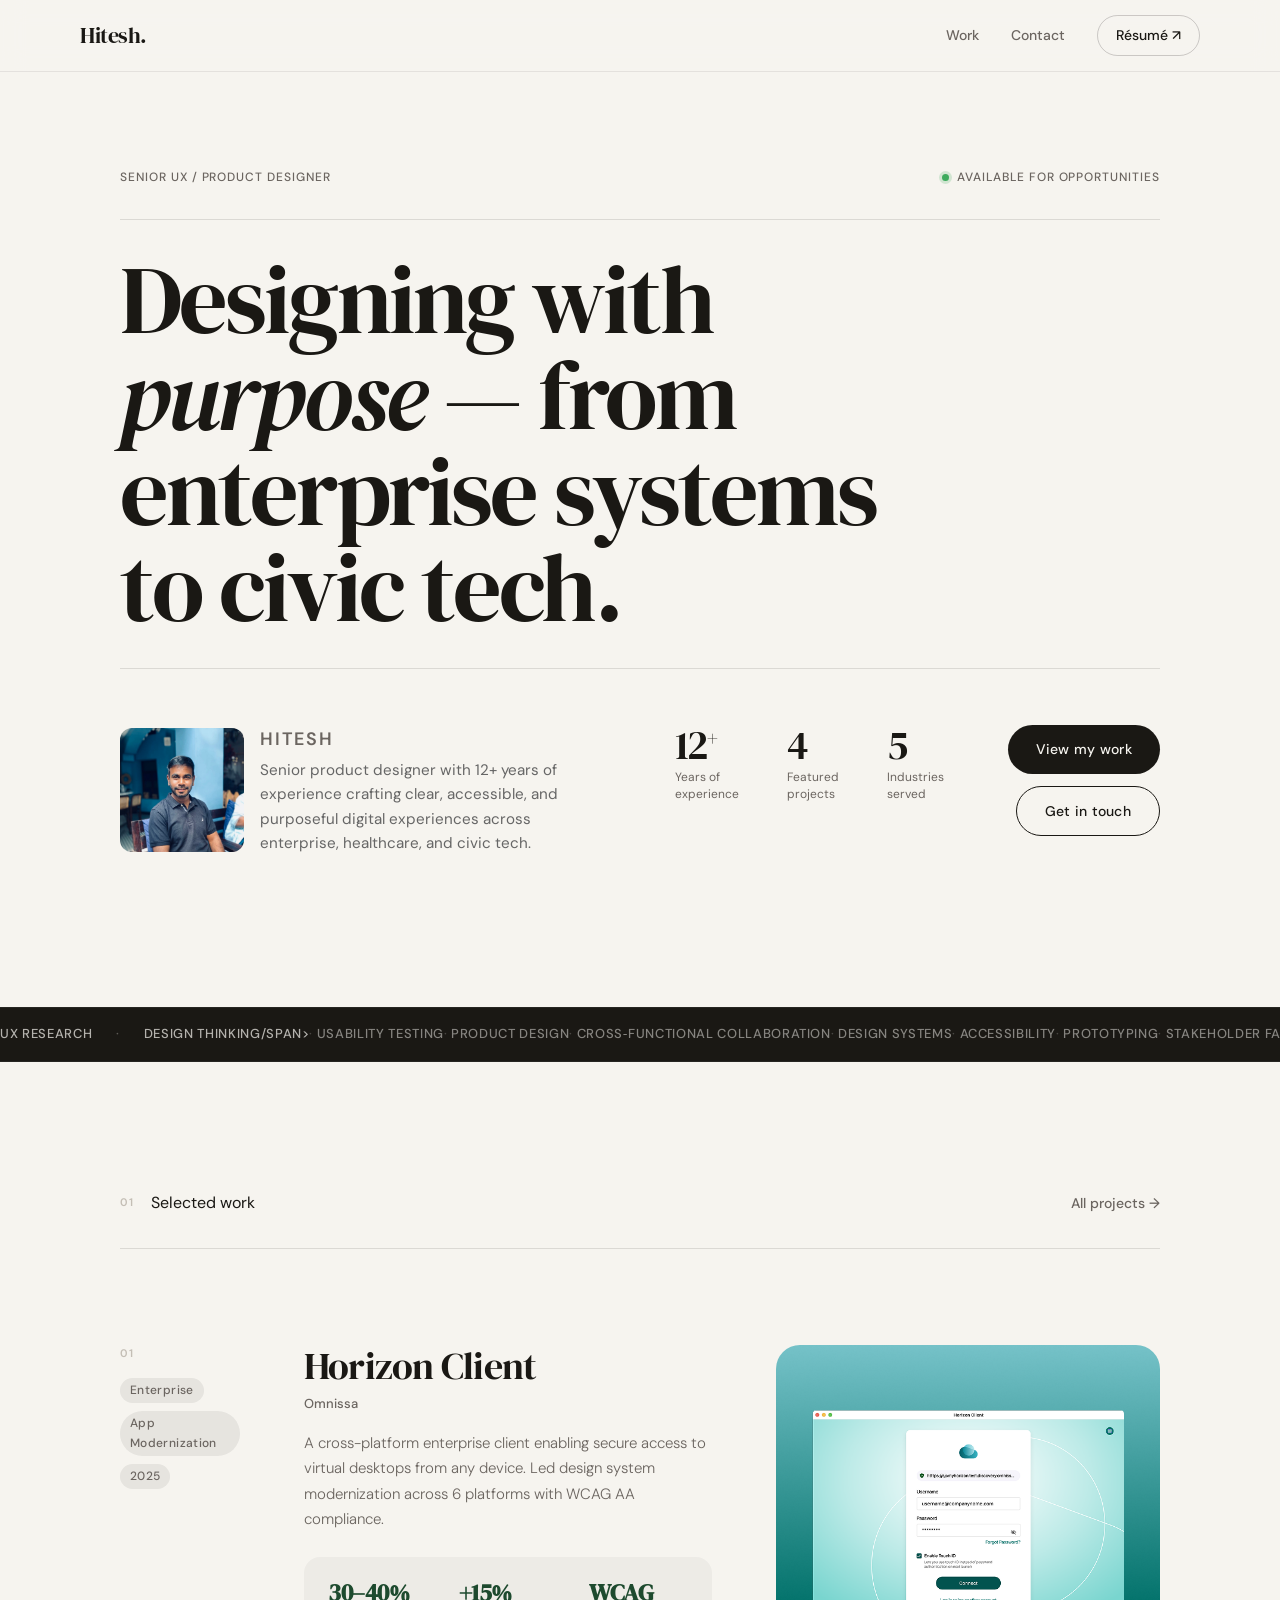
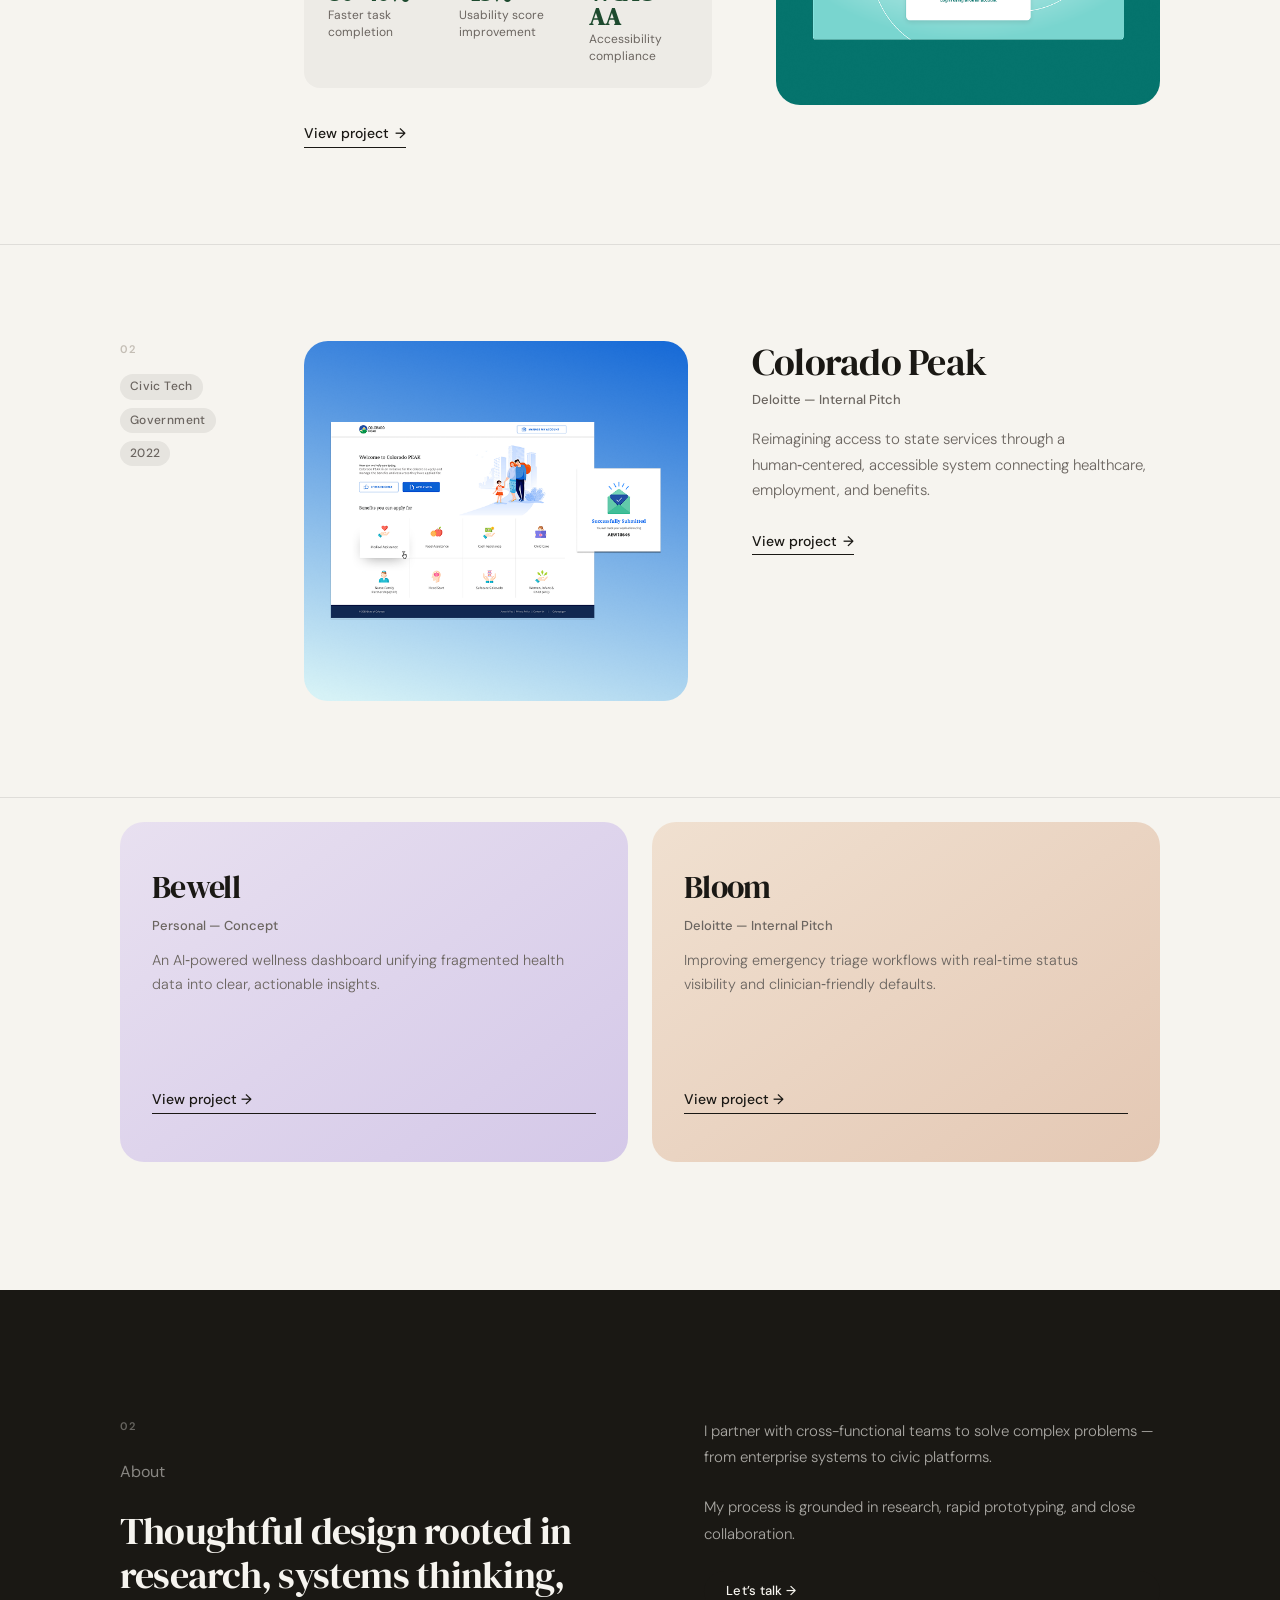
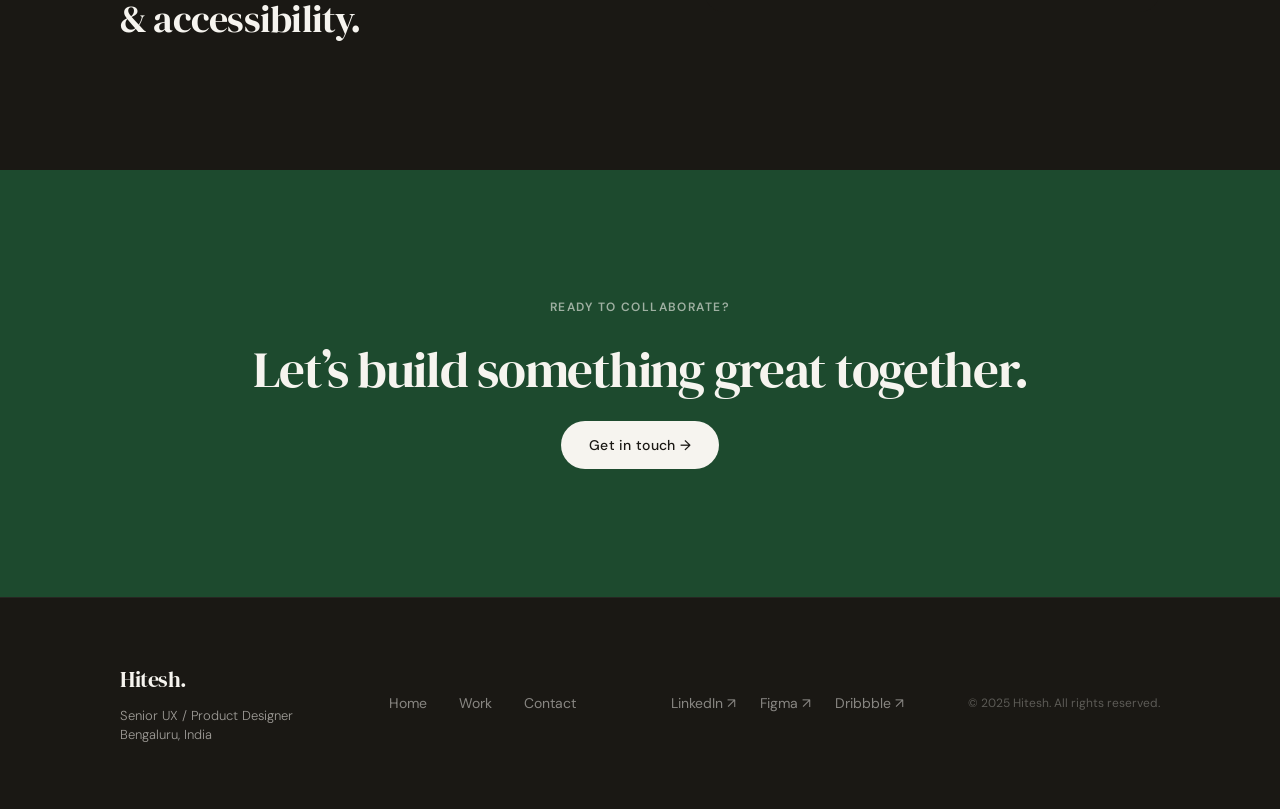
==== commit bd6f67f3: "Add image placeholders to projects page" ====
--- a/index.html
+++ b/index.html
@@ -102,7 +102,10 @@
   <div class="marquee-wrapper" aria-hidden="true">
     <div class="marquee-track">
       <span>UX Research</span><span class="sep">·</span>
+      <span>Design Thinking/span><span class="sep">·</span>
+      <span>Usability Testing</span><span class="sep">·</span>
       <span>Product Design</span><span class="sep">·</span>
+      <span>Cross‑functional Collaboration</span><span class="sep">·</span>
       <span>Design Systems</span><span class="sep">·</span>
       <span>Accessibility</span><span class="sep">·</span>
       <span>Prototyping</span><span class="sep">·</span>
--- a/style.css
+++ b/style.css
@@ -113,6 +113,17 @@
 em { font-family: var(--font-display); font-style: italic; }
 p { max-width: 68ch; }
 
+/* Image placeholder */
+.image-placeholder {
+  width: 68ch;
+  height: 68ch;
+  background: #f5f5f5;
+  border: 2px dashed #ccc;
+  border-radius: var(--radius-md);
+  display: block;
+  margin: var(--space-4) 0;
+}
+
 /* --- LAYOUT --- */
 .container {
   width: 100%;
@@ -598,43 +609,40 @@
 
 /* Visual placeholder panels */
 .project-visual {
-  width: 320px;
-  height: 300px;
+  width: 384px;
+  height: 360px;
   border-radius: var(--radius-xl);
   flex-shrink: 0;
   position: relative;
   overflow: hidden;
 }
-/* =========================================================
-   PROJECT IMAGERY
-   ========================================================= */
+
 /* Project images */
+
 .project-visual--horizon {
-  background-image: url("./assets/images/projects/horizon.png");
+  background-image: url("assets/images/projects/horizon.png");
   background-size: cover;
   background-position: center;
 }
 
 .project-visual--colorado {
-  background-image: url("./assets/images/projects/colorado.png");
+  background-image: url("assets/images/projects/colorado.png");
   background-size: cover;
   background-position: center;
 }
 
 /* Project card images */
 .project-card--bewell {
-  background-image: url("./assets/images/projects/bewell.png");
+  background-image: url("assets/images/projects/bewell.png");
   background-size: cover;
   background-position: center;
 }
 
 .project-card--bloom {
-  background-image: url("./assets/images/projects/bloom.png");
+  background-image: url("assets/images/projects/bloom.png");
   background-size: cover;
   background-position: center;
 }
-.project-visual--horizon { background: linear-gradient(135deg, #D6E8DB 0%, #B8D4C0 100%); }
-.project-visual--colorado { background: linear-gradient(135deg, #D4E0F0 0%, #B8C8E8 100%); }
 
 .visual-card {
   position: absolute;
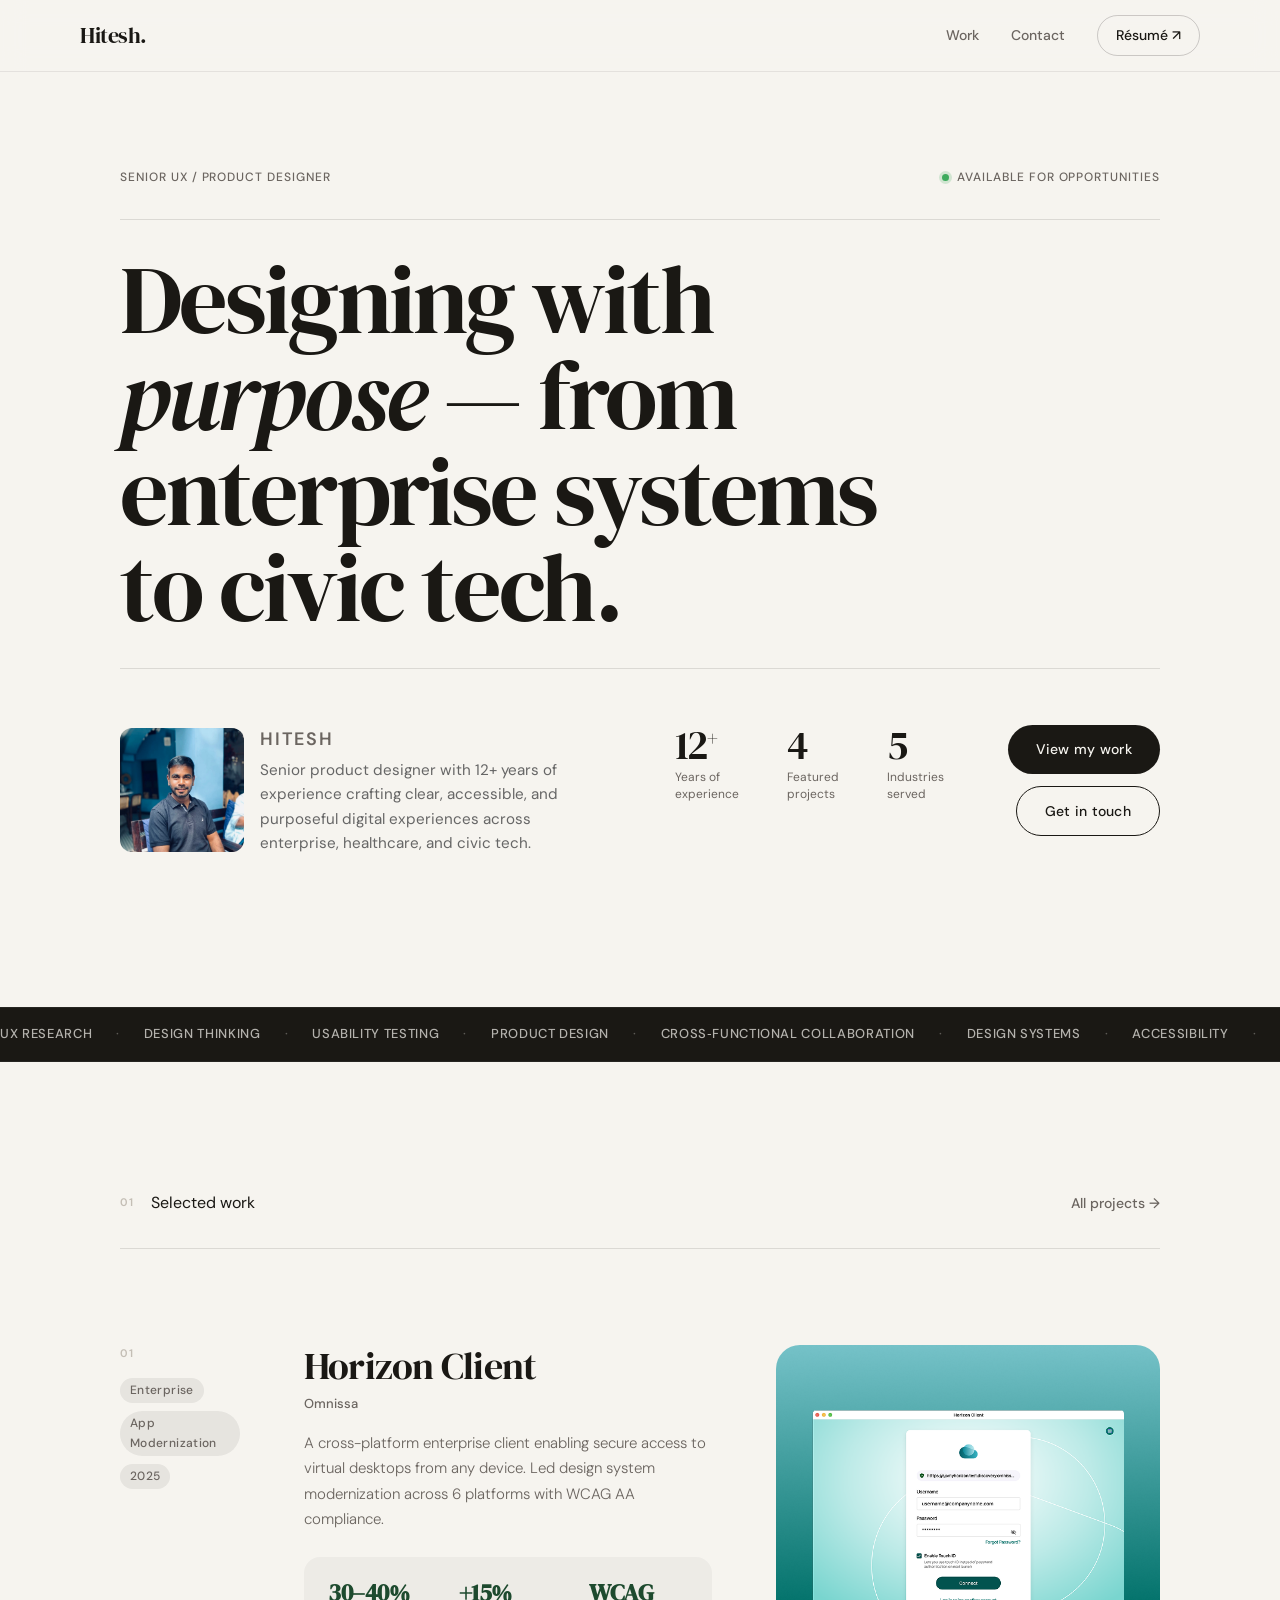
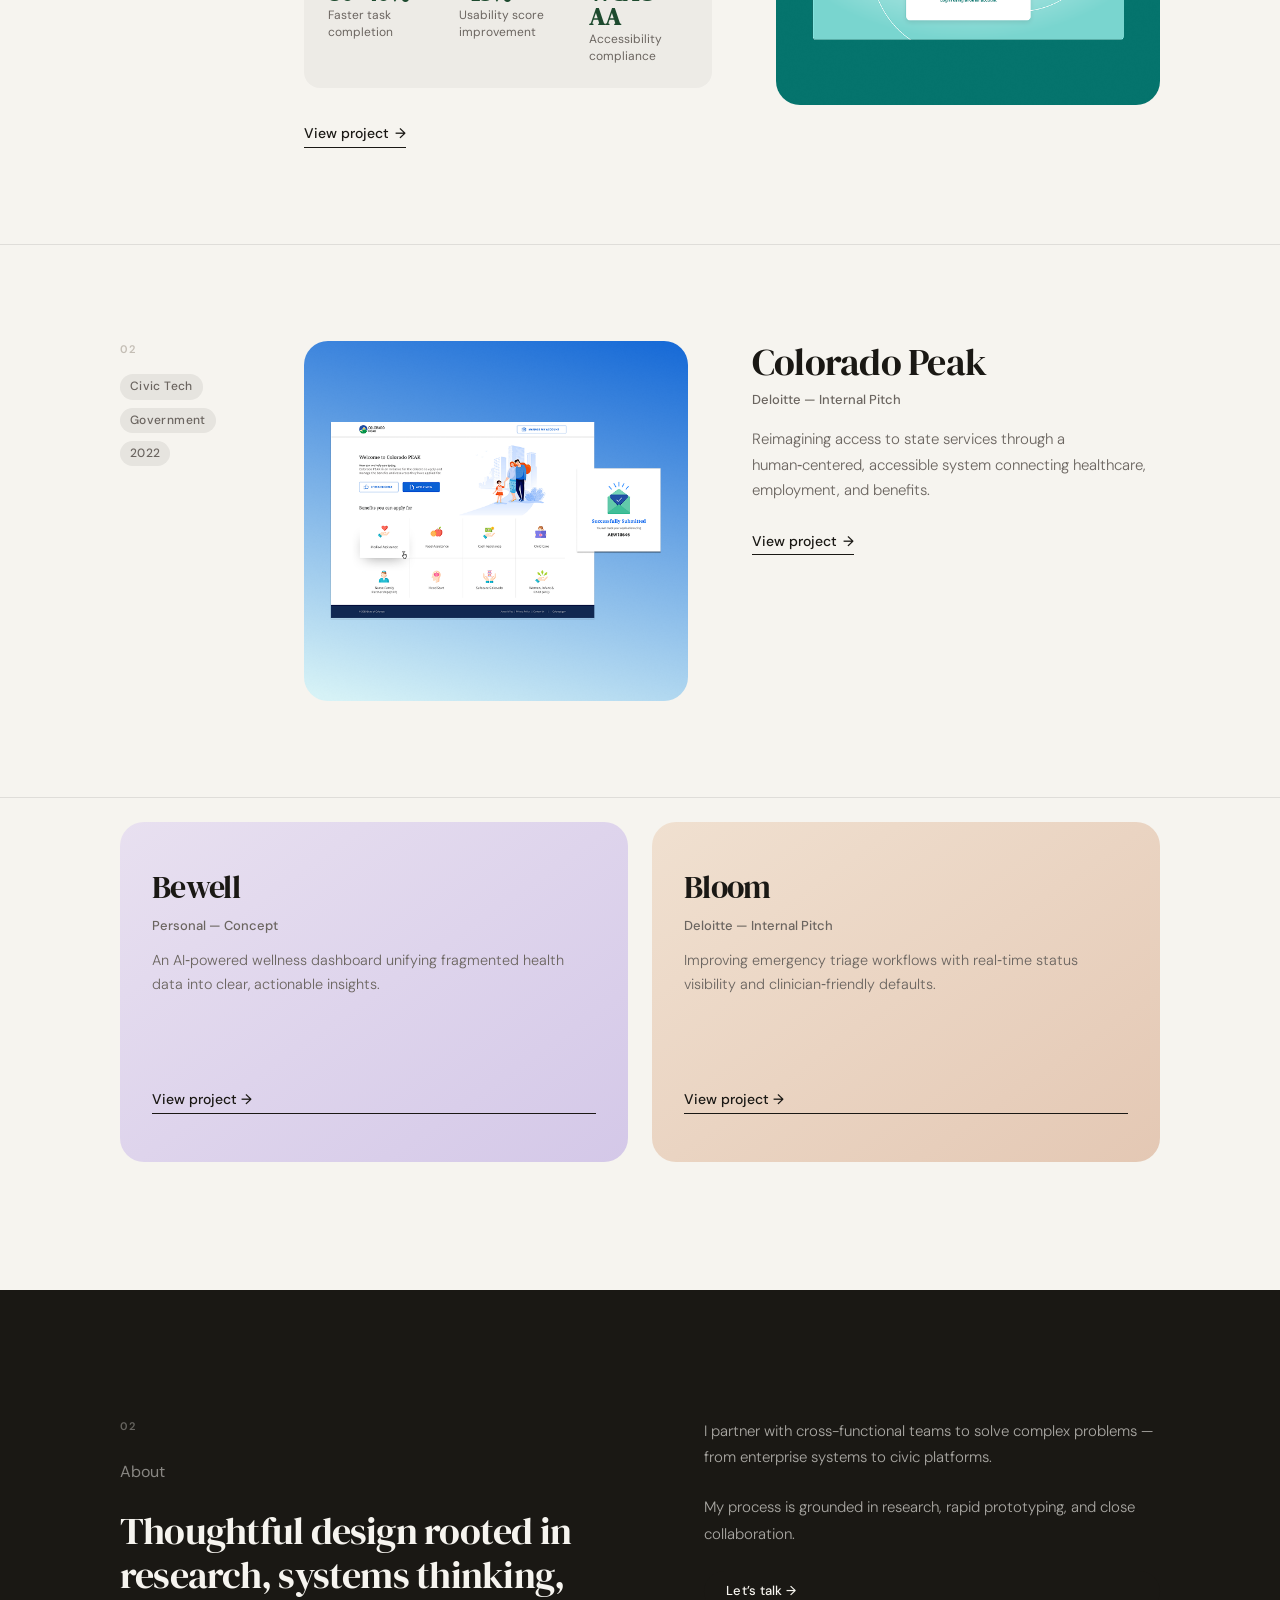
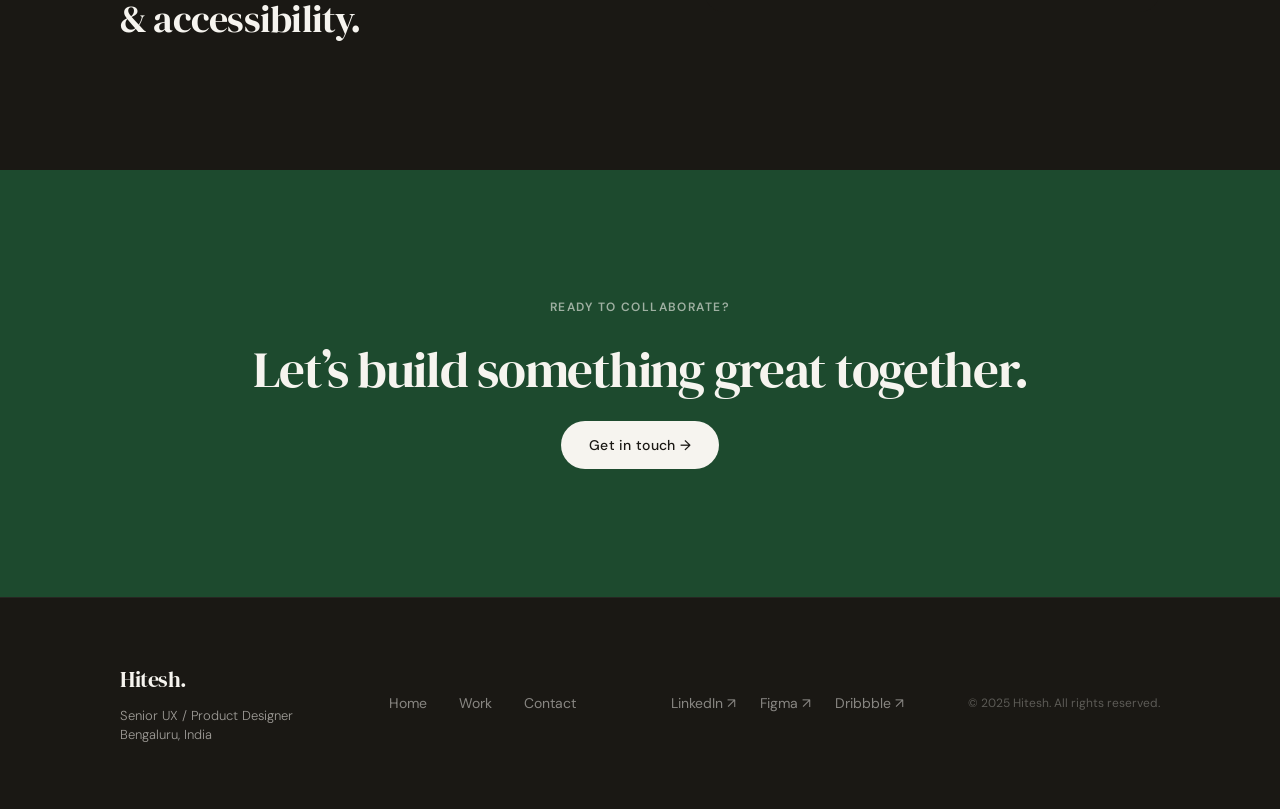
==== commit 74243f77: "changes 5 sentext" ====
--- a/index.html
+++ b/index.html
@@ -99,21 +99,22 @@
   </section>
 
   <!-- MARQUEE -->
-  <div class="marquee-wrapper" aria-hidden="true">
-    <div class="marquee-track">
-      <span>UX Research</span><span class="sep">·</span>
-      <span>Design Thinking/span><span class="sep">·</span>
-      <span>Usability Testing</span><span class="sep">·</span>
-      <span>Product Design</span><span class="sep">·</span>
-      <span>Cross‑functional Collaboration</span><span class="sep">·</span>
-      <span>Design Systems</span><span class="sep">·</span>
-      <span>Accessibility</span><span class="sep">·</span>
-      <span>Prototyping</span><span class="sep">·</span>
-      <span>Stakeholder Facilitation</span><span class="sep">·</span>
-      <span>Service Design</span><span class="sep">·</span>
-      <span>Figma</span><span class="sep">·</span>
-    </div>
+<div class="marquee-wrapper" aria-hidden="true">
+  <div class="marquee-track">
+    <span>UX Research</span><span class="sep">·</span>
+    <span>Design Thinking</span><span class="sep">·</span>
+    <span>Usability Testing</span><span class="sep">·</span>
+    <span>Product Design</span><span class="sep">·</span>
+    <span>Cross‑functional Collaboration</span><span class="sep">·</span>
+    <span>Design Systems</span><span class="sep">·</span>
+    <span>Accessibility</span><span class="sep">·</span>
+    <span>Prototyping</span><span class="sep">·</span>
+    <span>Stakeholder Facilitation</span><span class="sep">·</span>
+    <span>Service Design</span><span class="sep">·</span>
+    <span>Figma</span><span class="sep">·</span>
   </div>
+</div>
+
 
   <!-- SELECTED WORK -->
   <section class="section work-section">
--- a/style.css
+++ b/style.css
@@ -115,13 +115,21 @@
 
 /* Image placeholder */
 .image-placeholder {
-  width: 68ch;
-  height: 68ch;
+  width: min(100%, 68ch);
+  aspect-ratio: 1 / 1;
   background: #f5f5f5;
   border: 2px dashed #ccc;
   border-radius: var(--radius-md);
+  margin: var(--space-4) 0;
+}
+
+.project-image {
+  width: min(100%, 68ch);
+  aspect-ratio: 1 / 1;
   display: block;
   margin: var(--space-4) 0;
+  border-radius: var(--radius-md);
+  object-fit: cover;
 }
 
 /* --- LAYOUT --- */
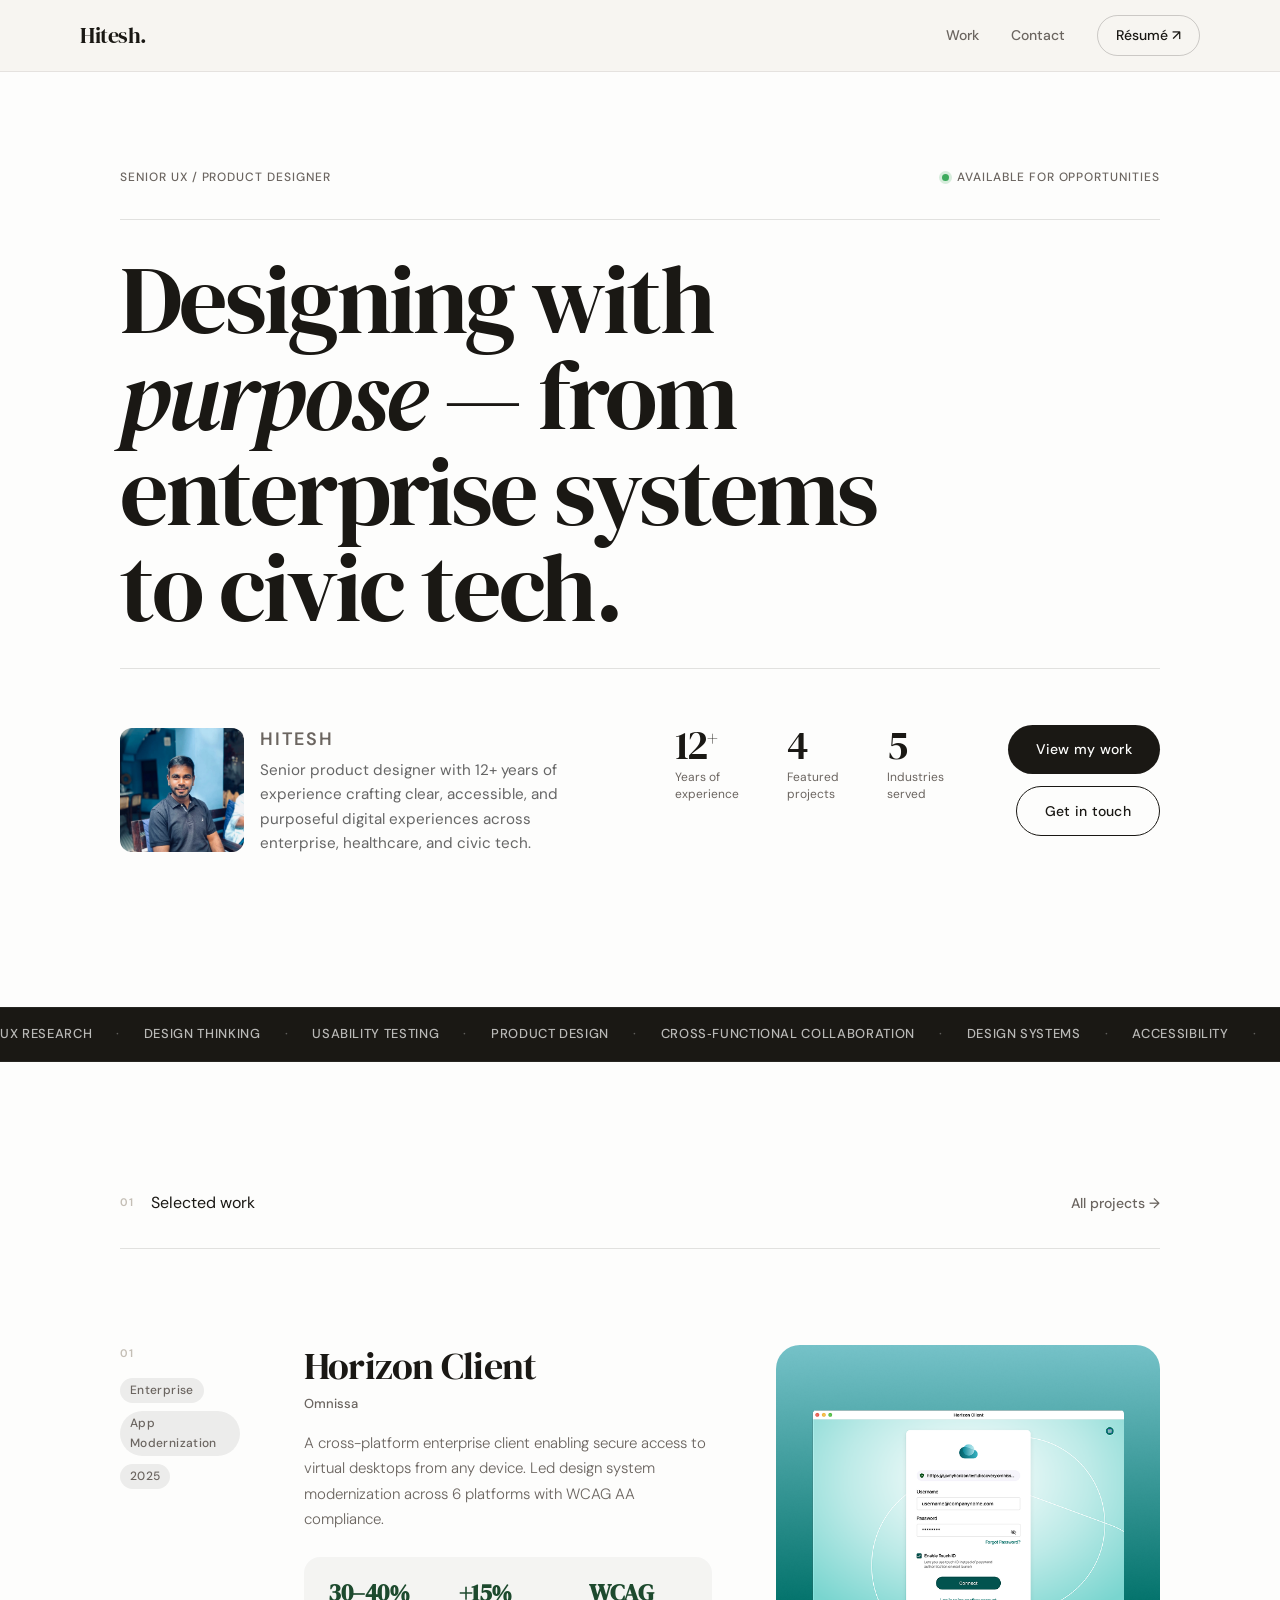
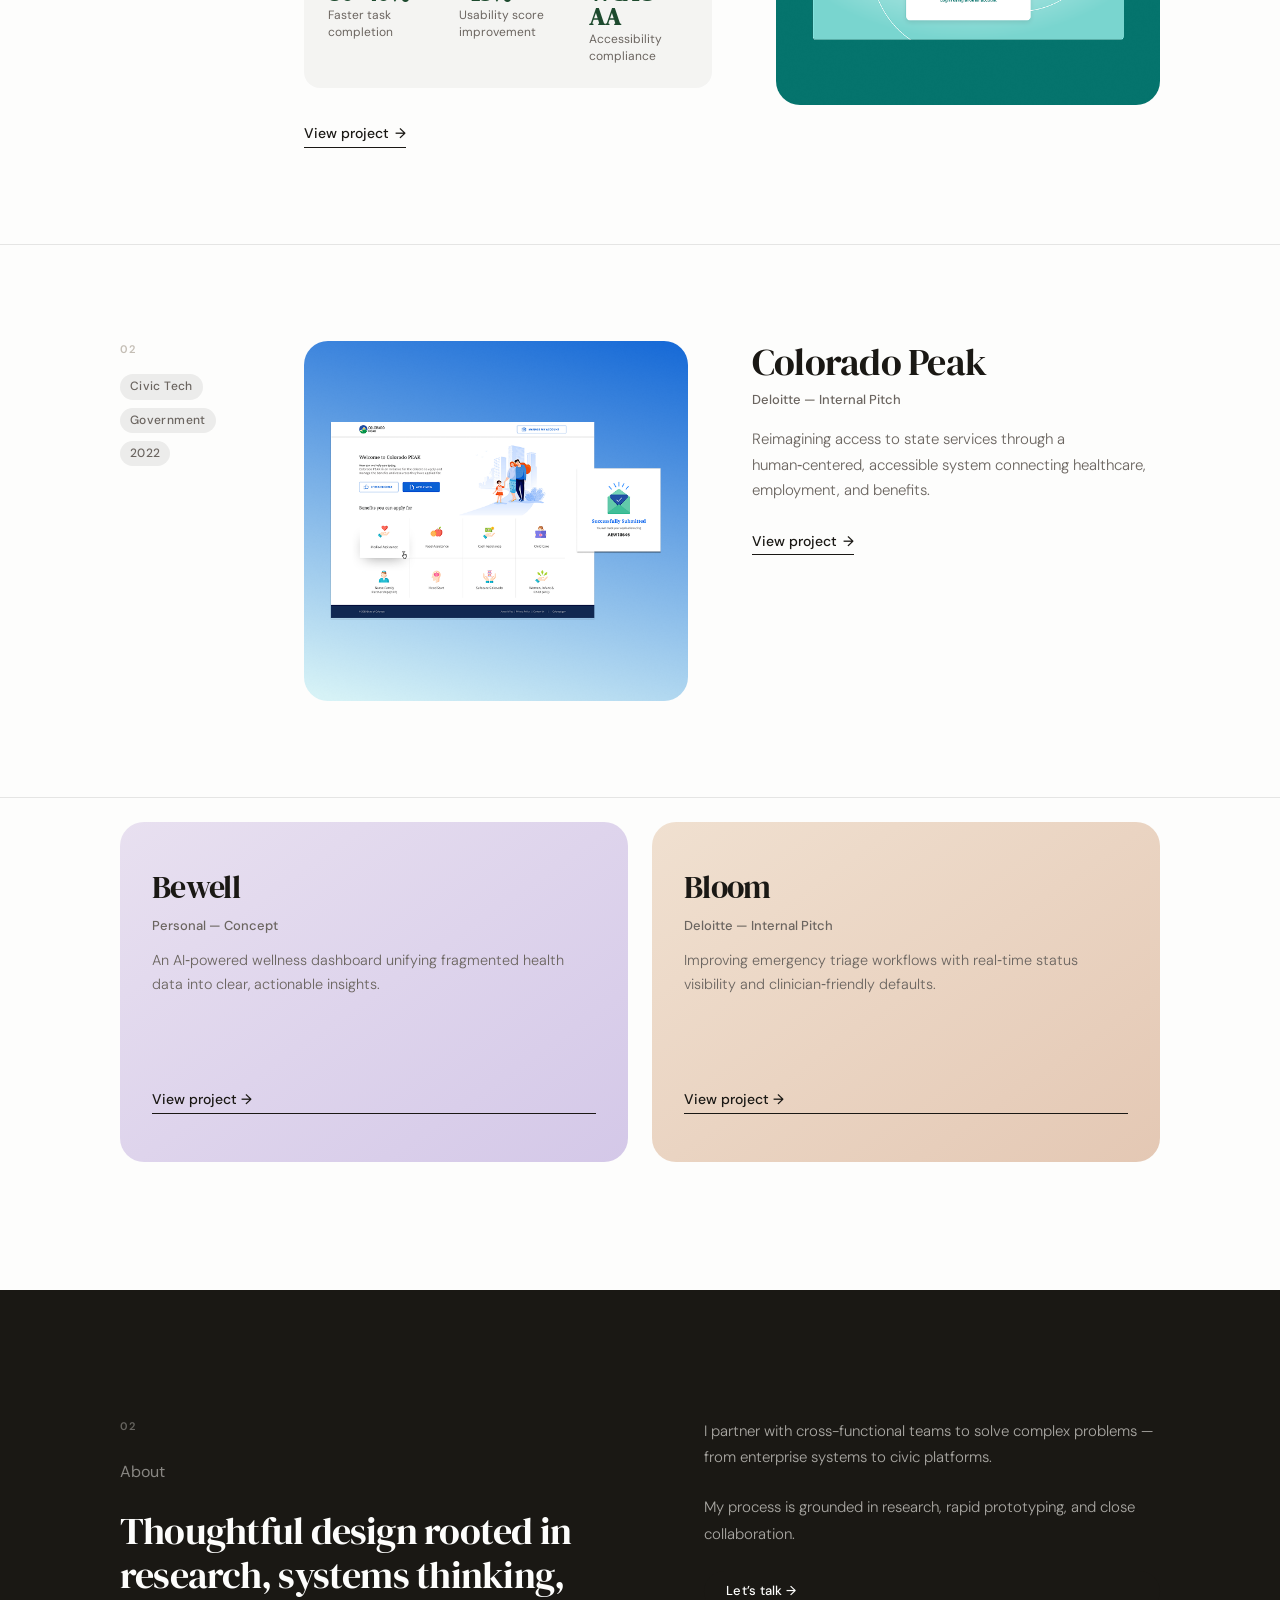
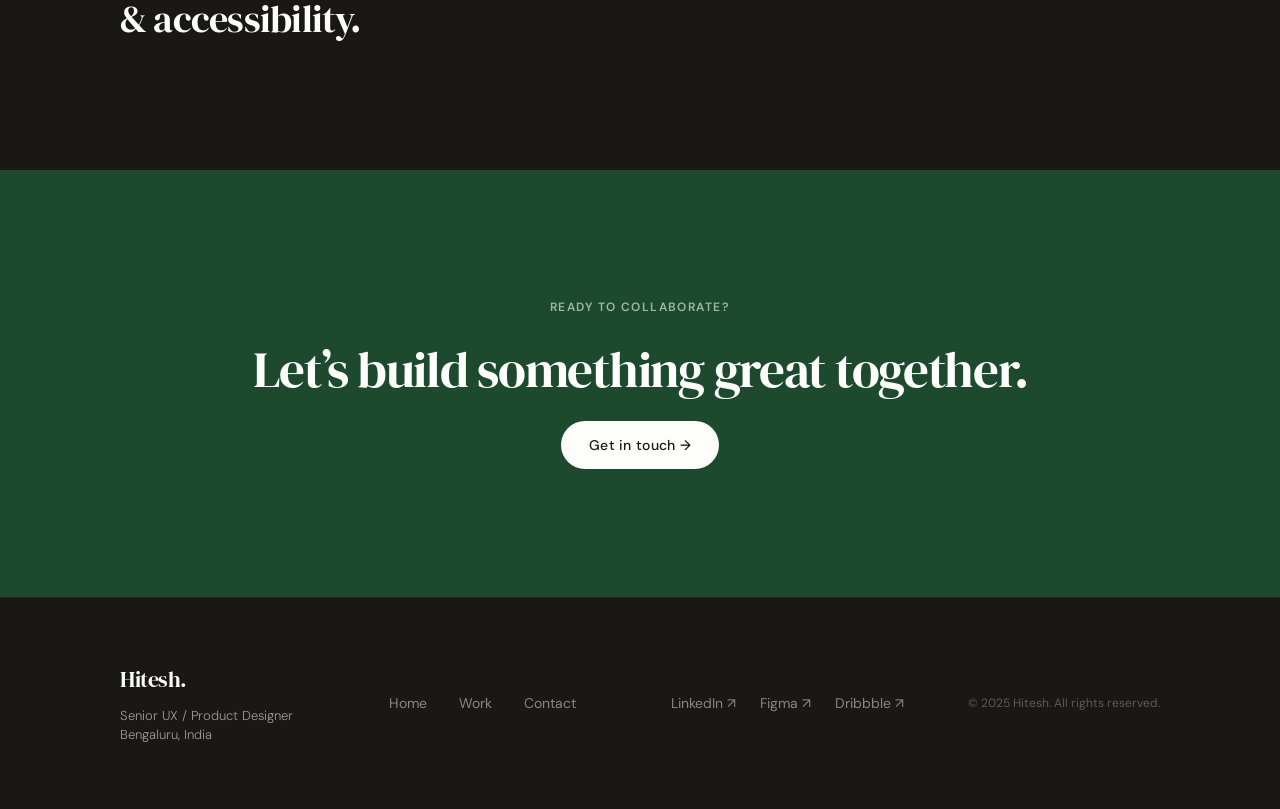
==== commit 0dfbc871: "Link resume nav buttons to PDF in new tab" ====
--- a/index.html
+++ b/index.html
@@ -27,7 +27,7 @@
     <div class="nav-links">
       <a href="projects.html" class="nav-link">Work</a>
       <a href="contact.html" class="nav-link">Contact</a>
-      <a href="#" class="nav-link nav-link--resume">Résumé ↗</a>
+      <a href="assets/resume/Hitesh%20resume%202026.pdf" target="_blank" rel="noopener" class="nav-link nav-link--resume">Résumé ↗</a>
     </div>
   </nav>
 
--- a/style.css
+++ b/style.css
@@ -7,7 +7,7 @@
 /* --- DESIGN TOKENS --- */
 :root {
   /* Colour palette */
-  --cream:        #F6F4EF;
+  --cream:        #FDFDFC;
   --cream-dark:   #EDE9E0;
   --ink:          #1A1814;
   --ink-muted:    #6B6560;
@@ -124,8 +124,8 @@
 }
 
 .project-image {
-  width: min(100%, 68ch);
-  aspect-ratio: 1 / 1;
+  width: 877px;
+  height: 590px;
   display: block;
   margin: var(--space-4) 0;
   border-radius: var(--radius-md);
@@ -923,7 +923,7 @@
   border-bottom: 1px solid rgba(26,24,20,0.10);
 }
 .proj-section--01 { background: var(--cream); }
-.proj-section--02 { background: var(--cream-dark); }
+.proj-section--02 { background: #F6F4EF; }
 .proj-section--03 { background: var(--green-muted); }
 .proj-section--04 { background: #F5EDE8; }
 
@@ -943,7 +943,7 @@
 
 .proj-body {
   display: grid;
-  grid-template-columns: 1fr 360px;
+  grid-template-columns: 70% 30%;
   gap: var(--space-10);
   align-items: start;
 }
@@ -1047,6 +1047,36 @@
   left: 0;
   color: var(--green);
   font-size: 0.875rem;
+}
+
+/* =========================================================
+   CASE STUDY IMAGE FIX (projects.html)
+   ========================================================= */
+
+/* Base image styling */
+.project-image {
+  width: 100%;
+  max-width: 100%;
+  height: auto;
+  display: block;
+
+  /* Visual polish */
+  margin-block: var(--space-6);
+  border-radius: var(--radius-xl);
+
+  /* Prevent oversized rendering */
+  object-fit: contain;
+}
+
+/* Optional visual containment for large screens */
+.proj-info .project-image {
+  max-width: 960px;
+}
+
+/* Center images inside content column */
+.proj-info {
+  display: flex;
+  flex-direction: column;
 }
 
 /* =========================================================
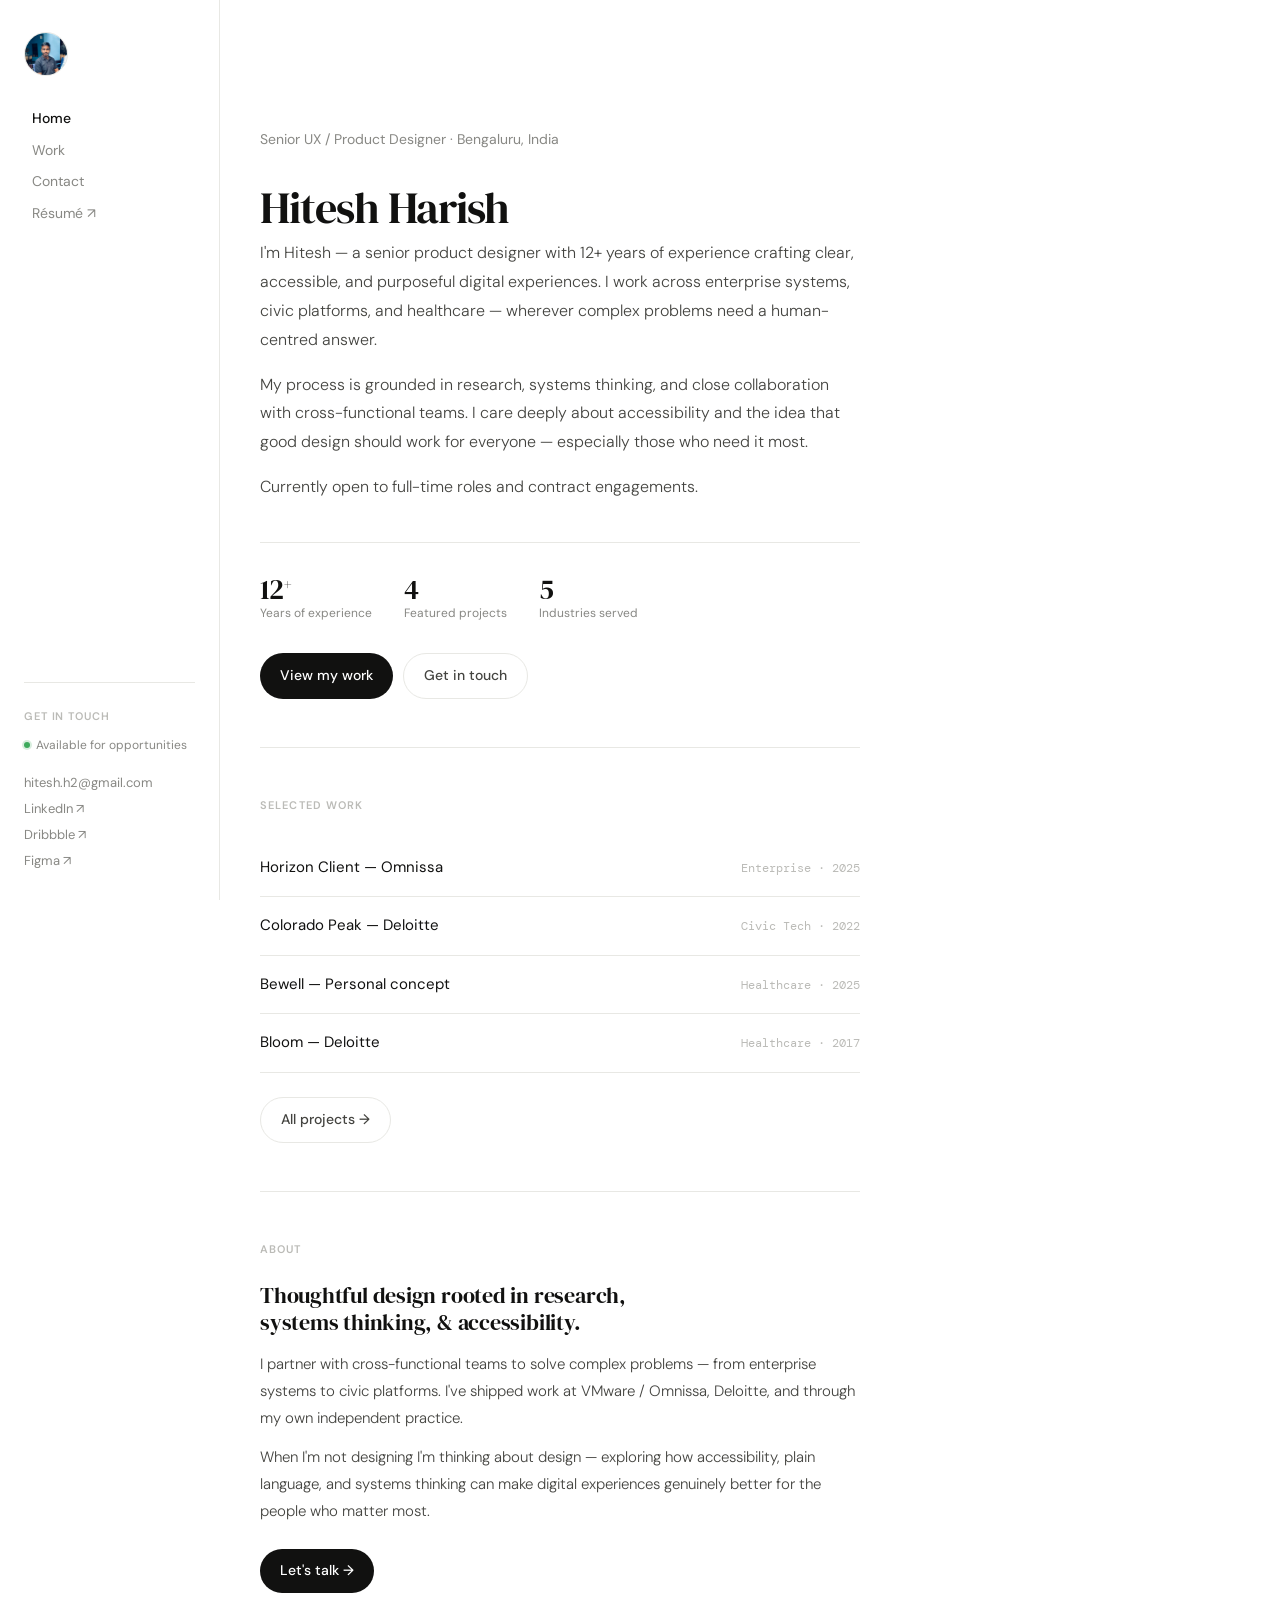
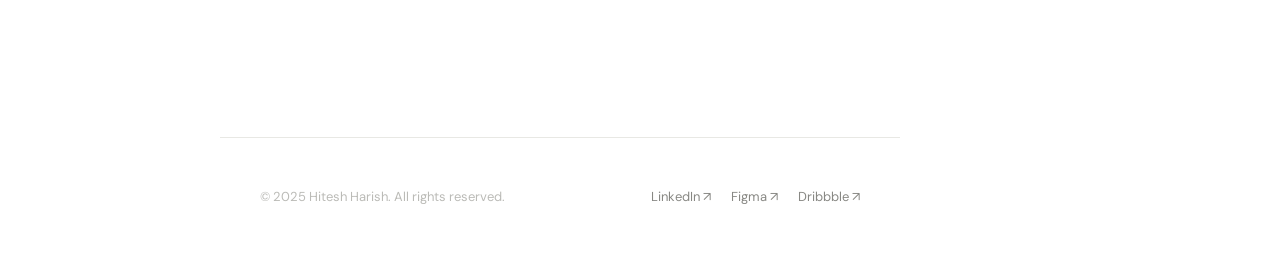
==== commit fd7d3c49: "Redesign portfolio with sidebar layout and new styling Major changes: - Implement fixed left sidebar" ====
--- a/index.html
+++ b/index.html
@@ -3,314 +3,162 @@
 <head>
   <meta charset="UTF-8" />
   <meta name="viewport" content="width=device-width, initial-scale=1.0" />
-  <title>Hitesh — UX / Product Designer</title>
-
-  <!-- Google Fonts -->
+  <title>Hitesh — Senior UX / Product Designer</title>
   <link rel="preconnect" href="https://fonts.googleapis.com" />
   <link rel="preconnect" href="https://fonts.gstatic.com" crossorigin />
-  <link href="https://fonts.googleapis.com/css2?family=DM+Serif+Display:ital@0;1&family=DM+Sans:ital,opsz,wght@0,9..40,300;0,9..40,400;0,9..40,500;0,9..40,600;1,9..40,300;1,9..40,400&display=swap" rel="stylesheet" />
-
+  <link href="https://fonts.googleapis.com/css2?family=DM+Mono:ital,wght@0,300;0,400;0,500;1,300&family=DM+Sans:ital,opsz,wght@0,9..40,300;0,9..40,400;0,9..40,500;0,9..40,600;1,9..40,300;1,9..40,400&family=DM+Serif+Display:ital@0;1&display=swap" rel="stylesheet" />
   <link rel="stylesheet" href="style.css" />
 </head>
+<body>
+<div class="layout">
 
-<body>
+  <!-- SIDEBAR -->
+  <aside class="sidebar" id="sidebar">
+    <a href="index.html">
+      <div class="sidebar-avatar">
+        <img src="./assets/profile.jpeg" alt="Hitesh" />
+      </div>
+    </a>
 
-  <!-- NAV -->
-  <nav class="nav">
-    <a href="index.html" class="nav-logo">Hitesh.</a>
+    <!-- Mobile header row (avatar + toggle shown inline on mobile) -->
+    <div class="mobile-header">
+      <span style="font-size:0.9375rem; font-weight:500; color:var(--ink);">Hitesh.</span>
+      <button class="nav-toggle" aria-label="Menu" aria-expanded="false" id="navToggle">
+        <span></span><span></span>
+      </button>
+    </div>
 
-    <button class="nav-toggle" aria-label="Menu" aria-expanded="false">
-      <span></span>
-      <span></span>
-    </button>
+    <nav class="sidebar-nav" id="sidebarNav">
+      <a href="index.html" class="sidebar-link sidebar-link--active">Home</a>
+      <a href="projects.html" class="sidebar-link">Work</a>
+      <a href="contact.html" class="sidebar-link">Contact</a>
+      <a href="assets/resume/Hitesh%20resume%202026.pdf" target="_blank" rel="noopener" class="sidebar-link">Résumé ↗</a>
+    </nav>
 
-    <div class="nav-links">
-      <a href="projects.html" class="nav-link">Work</a>
-      <a href="contact.html" class="nav-link">Contact</a>
-      <a href="assets/resume/Hitesh%20resume%202026.pdf" target="_blank" rel="noopener" class="nav-link nav-link--resume">Résumé ↗</a>
+    <div class="sidebar-contact" id="sidebarContact">
+      <span class="sidebar-contact-label">Get in touch</span>
+      <div class="avail-row">
+        <span class="dot dot--green"></span>
+        <span class="avail-label">Available for opportunities</span>
+      </div>
+      <a href="mailto:hitesh.h2@gmail.com">hitesh.h2@gmail.com</a>
+      <a href="https://www.linkedin.com/in/hitesh-harish/" target="_blank" rel="noopener">LinkedIn ↗</a>
+      <a href="https://dribbble.com/hiteshdesign" target="_blank" rel="noopener">Dribbble ↗</a>
+      <a href="https://www.figma.com/@hiteshh" target="_blank" rel="noopener">Figma ↗</a>
     </div>
-  </nav>
+  </aside>
 
-  <!-- HERO -->
-  <section class="hero">
-    <div class="hero-inner">
+  <!-- MAIN CONTENT -->
+  <main class="content">
+    <div class="content-inner">
 
-      <div class="hero-top">
-        <p class="label label--muted">Senior UX / Product Designer</p>
-        <div class="hero-availability">
-          <span class="dot dot--green"></span>
-          <span class="label label--muted">Available for opportunities</span>
+      <!-- INTRO -->
+      <section class="home-intro reveal">
+        <p class="home-role">Senior UX / Product Designer · Bengaluru, India</p>
+        <h1 class="home-name">Hitesh Harish</h1>
+
+        <p class="home-body">
+          I'm Hitesh — a senior product designer with 12+ years of experience
+          crafting clear, accessible, and purposeful digital experiences.
+          I work across enterprise systems, civic platforms, and healthcare —
+          wherever complex problems need a human-centred answer.
+        </p>
+        <p class="home-body">
+          My process is grounded in research, systems thinking, and
+          close collaboration with cross-functional teams.
+          I care deeply about accessibility and the idea that good design
+          should work for everyone — especially those who need it most.
+        </p>
+        <p class="home-body">
+          Currently open to full-time roles and contract engagements.
+        </p>
+
+        <div class="home-stats">
+          <div class="home-stat">
+            <span class="home-stat-num">12<sup>+</sup></span>
+            <span class="home-stat-label">Years of experience</span>
+          </div>
+          <div class="home-stat">
+            <span class="home-stat-num">4</span>
+            <span class="home-stat-label">Featured projects</span>
+          </div>
+          <div class="home-stat">
+            <span class="home-stat-num">5</span>
+            <span class="home-stat-label">Industries served</span>
+          </div>
         </div>
-      </div>
+
+        <div class="home-ctas">
+          <a href="projects.html" class="btn btn--primary">View my work</a>
+          <a href="contact.html" class="btn btn--ghost">Get in touch</a>
+        </div>
+      </section>
 
       <div class="rule"></div>
 
-      <h1 class="hero-headline">
-        Designing with<br />
-        <em>purpose</em> — from<br />
-        enterprise systems<br />
-        to civic&nbsp;tech.
-      </h1>
+      <!-- SELECTED WORK -->
+      <section class="reveal">
+        <span class="section-label">Selected work</span>
+
+        <a href="horizon.html" class="home-work-item">
+          <div class="home-work-title">Horizon Client — Omnissa</div>
+          <span class="home-work-meta">Enterprise · 2025</span>
+        </a>
+        <a href="colorado.html" class="home-work-item">
+          <div class="home-work-title">Colorado Peak — Deloitte</div>
+          <span class="home-work-meta">Civic Tech · 2022</span>
+        </a>
+        <a href="bewell.html" class="home-work-item">
+          <div class="home-work-title">Bewell — Personal concept</div>
+          <span class="home-work-meta">Healthcare · 2025</span>
+        </a>
+        <a href="bloom.html" class="home-work-item">
+          <div class="home-work-title">Bloom — Deloitte</div>
+          <span class="home-work-meta">Healthcare · 2017</span>
+        </a>
+
+        <div style="margin-top:24px;">
+          <a href="projects.html" class="btn btn--ghost">All projects →</a>
+        </div>
+      </section>
 
       <div class="rule"></div>
 
-      <div class="hero-bottom">
+      <!-- ABOUT SNIPPET -->
+      <section class="reveal">
+        <span class="section-label">About</span>
+        <h2 style="margin-bottom:16px;">
+          Thoughtful design rooted in research,<br/>systems thinking, &amp; accessibility.
+        </h2>
+        <p style="font-size:0.9375rem;line-height:1.8;color:var(--ink-2);font-weight:300;margin-bottom:12px;">
+          I partner with cross-functional teams to solve complex problems —
+          from enterprise systems to civic platforms. I've shipped work
+          at VMware / Omnissa, Deloitte, and through my own independent practice.
+        </p>
+        <p style="font-size:0.9375rem;line-height:1.8;color:var(--ink-2);font-weight:300;margin-bottom:24px;">
+          When I'm not designing I'm thinking about design — exploring how
+          accessibility, plain language, and systems thinking can make
+          digital experiences genuinely better for the people who matter most.
+        </p>
+        <a href="contact.html" class="btn btn--primary">Let's talk →</a>
+      </section>
 
-        <!-- Profile Card -->
-        <div class="profile-card">
-          <div class="profile-image">
-            <img src="./assets/profile.jpeg" alt="Hitesh – Senior Product Designer" />
-          </div>
-
-          <div class="profile-text">
-            <h3>Hitesh</h3>
-            <p class="profile-description">
-              Senior product designer with 12+ years of experience crafting
-              clear, accessible, and purposeful digital experiences across enterprise,
-              healthcare, and civic tech.
-            </p>
-          </div>
-        </div>
-
-        <!-- Stats -->
-        <div class="hero-stats">
-          <div class="stat">
-            <span class="stat-num">12<sup>+</sup></span>
-            <span class="stat-label">Years of<br />experience</span>
-          </div>
-          <div class="stat">
-            <span class="stat-num">4</span>
-            <span class="stat-label">Featured<br />projects</span>
-          </div>
-          <div class="stat">
-            <span class="stat-num">5</span>
-            <span class="stat-label">Industries<br />served</span>
-          </div>
-        </div>
-
-        <!-- CTAs -->
-        <div class="hero-ctas">
-          <a href="projects.html" class="btn btn--primary">View my work</a>
-          <a href="contact.html" class="btn btn--ghost">Get in touch</a>
-        </div>
-
-      </div>
-    </div>
-  </section>
-
-  <!-- MARQUEE -->
-<div class="marquee-wrapper" aria-hidden="true">
-  <div class="marquee-track">
-    <span>UX Research</span><span class="sep">·</span>
-    <span>Design Thinking</span><span class="sep">·</span>
-    <span>Usability Testing</span><span class="sep">·</span>
-    <span>Product Design</span><span class="sep">·</span>
-    <span>Cross‑functional Collaboration</span><span class="sep">·</span>
-    <span>Design Systems</span><span class="sep">·</span>
-    <span>Accessibility</span><span class="sep">·</span>
-    <span>Prototyping</span><span class="sep">·</span>
-    <span>Stakeholder Facilitation</span><span class="sep">·</span>
-    <span>Service Design</span><span class="sep">·</span>
-    <span>Figma</span><span class="sep">·</span>
-  </div>
-</div>
-
-
-  <!-- SELECTED WORK -->
-  <section class="section work-section">
-    <div class="container">
-      <div class="section-header">
-        <div class="section-label-group">
-          <span class="section-num">01</span>
-          <span class="section-label">Selected work</span>
-        </div>
-        <a href="projects.html" class="text-link">All projects →</a>
-      </div>
     </div>
 
-    <!-- Project 01 -->
-    <article class="project-row project-row--featured" data-index="01">
-      <div class="container">
-        <div class="project-row-inner">
-
-          <div class="project-meta">
-            <span class="project-num">01</span>
-            <div class="project-tags">
-              <span class="tag">Enterprise</span>
-              <span class="tag">App Modernization</span>
-              <span class="tag">2025</span>
-            </div>
-          </div>
-
-          <div class="project-content">
-            <h2 class="project-title">Horizon Client</h2>
-            <p class="project-client">Omnissa</p>
-            <p class="project-desc">
-              A cross-platform enterprise client enabling secure access to virtual desktops
-              from any device. Led design system modernization across 6 platforms with WCAG AA compliance.
-            </p>
-
-            <div class="project-impact">
-              <div class="impact-item">
-                <strong>30–40%</strong>
-                <span>Faster task completion</span>
-              </div>
-              <div class="impact-item">
-                <strong>+15%</strong>
-                <span>Usability score improvement</span>
-              </div>
-              <div class="impact-item">
-                <strong>WCAG AA</strong>
-                <span>Accessibility compliance</span>
-              </div>
-            </div>
-
-            <a href="projects.html" class="project-link">
-              View project <span>→</span>
-            </a>
-          </div>
-
-          <div class="project-visual project-visual--horizon"></div>
-
+    <!-- FOOTER -->
+    <footer class="site-footer">
+      <div class="site-footer-inner">
+        <p class="footer-copy">© 2025 Hitesh Harish. All rights reserved.</p>
+        <div class="footer-links">
+          <a href="https://www.linkedin.com/in/hitesh-harish/" target="_blank" rel="noopener">LinkedIn ↗</a>
+          <a href="https://www.figma.com/@hiteshh" target="_blank" rel="noopener">Figma ↗</a>
+          <a href="https://dribbble.com/hiteshdesign" target="_blank" rel="noopener">Dribbble ↗</a>
         </div>
       </div>
-    </article>
+    </footer>
+  </main>
 
-    <!-- Project 02 -->
-    <article class="project-row" data-index="02">
-      <div class="container">
-        <div class="project-row-inner project-row-inner--reverse">
-
-          <div class="project-meta">
-            <span class="project-num">02</span>
-            <div class="project-tags">
-              <span class="tag">Civic Tech</span>
-              <span class="tag">Government</span>
-              <span class="tag">2022</span>
-            </div>
-          </div>
-
-          <div class="project-content">
-            <h2 class="project-title">Colorado Peak</h2>
-            <p class="project-client">Deloitte — Internal Pitch</p>
-            <p class="project-desc">
-              Reimagining access to state services through a human‑centered, accessible system
-              connecting healthcare, employment, and benefits.
-            </p>
-
-            <a href="projects.html" class="project-link">
-              View project <span>→</span>
-            </a>
-          </div>
-
-          <div class="project-visual project-visual--colorado"></div>
-
-        </div>
-      </div>
-    </article>
-
-    <!-- Project Grid -->
-    <div class="container">
-      <div class="project-grid">
-
-        <article class="project-card project-card--bewell" data-index="03">
-          <div class="project-card-inner">
-            <h2 class="project-card-title">Bewell</h2>
-            <p class="project-card-client">Personal — Concept</p>
-            <p class="project-card-desc">
-              An AI‑powered wellness dashboard unifying fragmented health data into
-              clear, actionable insights.
-            </p>
-            <a href="projects.html" class="project-link">View project →</a>
-          </div>
-        </article>
-
-        <article class="project-card project-card--bloom" data-index="04">
-          <div class="project-card-inner">
-            <h2 class="project-card-title">Bloom</h2>
-            <p class="project-card-client">Deloitte — Internal Pitch</p>
-            <p class="project-card-desc">
-              Improving emergency triage workflows with real‑time status visibility
-              and clinician‑friendly defaults.
-            </p>
-            <a href="projects.html" class="project-link">View project →</a>
-          </div>
-        </article>
-
-      </div>
-    </div>
-  </section>
-
-  <!-- ABOUT -->
-  <section class="section about-section">
-    <div class="container">
-      <div class="about-inner">
-
-        <div class="about-left">
-          <span class="section-num">02</span>
-          <span class="section-label">About</span>
-          <h2 class="about-headline">
-            Thoughtful design rooted in research, systems thinking, & accessibility.
-          </h2>
-        </div>
-
-        <div class="about-right">
-          <p class="about-body">
-            I partner with cross-functional teams to solve complex problems —
-            from enterprise systems to civic platforms.
-          </p>
-          <p class="about-body">
-            My process is grounded in research, rapid prototyping,
-            and close collaboration.
-          </p>
-          <a href="contact.html" class="btn btn--primary btn--sm">Let’s talk →</a>
-        </div>
-
-      </div>
-    </div>
-  </section>
-
-  <!-- CTA BAND -->
-  <section class="cta-band">
-    <div class="container">
-      <div class="cta-band-inner">
-        <p class="cta-band-eyebrow">Ready to collaborate?</p>
-        <h2 class="cta-band-headline">
-          Let’s build something&nbsp;great&nbsp;together.
-        </h2>
-        <a href="contact.html" class="btn btn--invert">Get in touch →</a>
-      </div>
-    </div>
-  </section>
-
-  <!-- FOOTER -->
-  <footer class="footer">
-    <div class="container">
-      <div class="footer-inner">
-
-        <div class="footer-brand">
-          <a href="index.html" class="nav-logo">Hitesh.</a>
-          <p class="footer-tagline">Senior UX / Product Designer<br />Bengaluru, India</p>
-        </div>
-
-        <nav class="footer-nav">
-          <a href="index.html">Home</a>
-          <a href="projects.html">Work</a>
-          <a href="contact.html">Contact</a>
-        </nav>
-
-        <div class="footer-social">
-          <a href="https://linkedin.com/in/hitesh" target="_blank">LinkedIn ↗</a>
-          <a href="https://figma.com" target="_blank">Figma ↗</a>
-          <a href="https://dribbble.com" target="_blank">Dribbble ↗</a>
-        </div>
-
-        <p class="footer-copy">© 2025 Hitesh. All rights reserved.</p>
-
-      </div>
-    </div>
-  </footer>
-
-  <script src="main.js"></script>
+</div>
+<script src="main.js"></script>
 </body>
-</html>+</html>
--- a/style.css
+++ b/style.css
@@ -1,1397 +1,951 @@
 /* =========================================================
-   HITESH PORTFOLIO — style.css
-   Design system: editorial typographic, warm cream + forest green
-   Breakpoints: 1440px (desktop), 960px (tablet), 480px (mobile)
-   ========================================================= */
-
-/* --- DESIGN TOKENS --- */
+   HITESH PORTFOLIO — style.css (v2)
+   Layout inspired by shahi.design:
+   fixed left sidebar nav + narrow centred content column
+   ========================================================= */
+
+/* --- TOKENS --- */
 :root {
-  /* Colour palette */
-  --cream:        #FDFDFC;
-  --cream-dark:   #EDE9E0;
-  --ink:          #1A1814;
-  --ink-muted:    #6B6560;
-  --ink-faint:    #C4BEB5;
-  --green:        #1D4A2E;
-  --green-light:  #2A6B41;
-  --green-muted:  #EBF2ED;
-  --rust:         #9B3A1E;
-  --rust-muted:   #F5EAE6;
-  --sand:         #D6C9B4;
-  --white:        #FFFFFF;
-
-  /* Typography */
-  --font-display: 'DM Serif Display', Georgia, serif;
-  --font-body:    'DM Sans', system-ui, sans-serif;
-
-  /* Spacing scale (8-pt grid) */
-  --space-1:   4px;
-  --space-2:   8px;
-  --space-3:   12px;
-  --space-4:   16px;
-  --space-5:   24px;
-  --space-6:   32px;
-  --space-7:   48px;
-  --space-8:   64px;
-  --space-9:   96px;
-  --space-10:  128px;
-  --space-11:  160px;
-
-  /* Layout */
-  --max-w:      1440px;
-  --content-w:  1200px;
-  --gutter:     80px;
-  --nav-h:      72px;
-
-  /* Transitions */
-  --ease:       cubic-bezier(0.25, 0.1, 0.25, 1);
-  --ease-out:   cubic-bezier(0, 0, 0.2, 1);
-  --dur-fast:   150ms;
-  --dur-base:   250ms;
-  --dur-slow:   400ms;
-
-  /* Borders */
-  --radius-sm:  4px;
-  --radius-md:  8px;
-  --radius-lg:  16px;
-  --radius-xl:  24px;
-  --radius-pill: 999px;
-
-  /* Shadows */
-  --shadow-sm:  0 1px 3px rgba(26,24,20,0.08);
-  --shadow-md:  0 4px 16px rgba(26,24,20,0.10);
-  --shadow-lg:  0 12px 40px rgba(26,24,20,0.12);
-}
-
-/* --- RESET & BASE --- */
+  --bg:           #FFFFFF;
+  --ink:          #111110;
+  --ink-2:        #444440;
+  --ink-3:        #888884;
+  --ink-4:        #BBBBB7;
+  --rule:         #E8E8E4;
+  --accent:       #1D4A2E;       /* forest green — Hitesh's signature colour */
+  --accent-light: #EBF2ED;
+  --tag-bg:       #F3F3F0;
+  --tag-ink:      #666662;
+
+  --font-sans:    'DM Sans', system-ui, sans-serif;
+  --font-serif:   'DM Serif Display', Georgia, serif;
+  --font-mono:    'DM Mono', 'Courier New', monospace;
+
+  --sidebar-w:    220px;
+  --content-w:    680px;
+  --content-pad:  40px;
+
+  --ease:         cubic-bezier(0.25, 0.1, 0.25, 1);
+  --ease-out:     cubic-bezier(0, 0, 0.2, 1);
+  --dur:          200ms;
+  --dur-slow:     360ms;
+
+  --r-sm:  4px;
+  --r-md:  8px;
+  --r-lg:  14px;
+  --r-xl:  20px;
+  --r-pill:999px;
+}
+
+/* --- RESET --- */
 *, *::before, *::after { box-sizing: border-box; margin: 0; padding: 0; }
-
-html {
-  scroll-behavior: smooth;
-  -webkit-text-size-adjust: 100%;
-}
-
+html { scroll-behavior: smooth; -webkit-text-size-adjust: 100%; }
 body {
-  background: var(--cream);
+  background: var(--bg);
   color: var(--ink);
-  font-family: var(--font-body);
-  font-size: 16px;
-  line-height: 1.6;
+  font-family: var(--font-sans);
+  font-size: 15px;
+  line-height: 1.7;
   font-weight: 400;
   overflow-x: hidden;
 }
-
 img, svg { display: block; max-width: 100%; }
 a { color: inherit; text-decoration: none; }
 button { cursor: pointer; font: inherit; border: none; background: none; }
-ul { list-style: none; }
-input, textarea, select { font: inherit; }
-
-/* --- TYPOGRAPHY SCALE --- */
-.h1, h1 {
-  font-family: var(--font-display);
-  font-size: clamp(2.75rem, 5.5vw, 4.5rem);
-  line-height: 1.06;
+ul, ol { list-style: none; }
+input, textarea { font: inherit; }
+p { max-width: 65ch; }
+
+/* =========================================================
+   PAGE SHELL — sidebar + content column
+   ========================================================= */
+.layout {
+  display: flex;
+  min-height: 100vh;
+}
+
+/* =========================================================
+   SIDEBAR
+   ========================================================= */
+.sidebar {
+  width: var(--sidebar-w);
+  flex-shrink: 0;
+  position: fixed;
+  top: 0;
+  left: 0;
+  height: 100vh;
+  display: flex;
+  flex-direction: column;
+  padding: 32px 24px 28px;
+  border-right: 1px solid var(--rule);
+  background: var(--bg);
+  z-index: 100;
+  overflow-y: auto;
+}
+
+/* Avatar */
+.sidebar-avatar {
+  width: 44px;
+  height: 44px;
+  border-radius: 50%;
+  overflow: hidden;
+  margin-bottom: 28px;
+  flex-shrink: 0;
+  border: 1.5px solid var(--rule);
+}
+.sidebar-avatar img {
+  width: 100%;
+  height: 100%;
+  object-fit: cover;
+}
+
+/* Nav links */
+.sidebar-nav {
+  display: flex;
+  flex-direction: column;
+  gap: 2px;
+  flex: 1;
+}
+
+.sidebar-link {
+  display: block;
+  font-size: 0.875rem;
+  font-weight: 400;
+  color: var(--ink-3);
+  padding: 5px 8px;
+  border-radius: var(--r-sm);
+  transition: color var(--dur) var(--ease), background var(--dur) var(--ease);
+  line-height: 1.4;
+}
+.sidebar-link:hover {
+  color: var(--ink);
+  background: var(--tag-bg);
+}
+.sidebar-link--active {
+  color: var(--ink);
+  font-weight: 500;
+}
+
+/* Contact block at bottom of sidebar */
+.sidebar-contact {
+  margin-top: auto;
+  padding-top: 24px;
+  border-top: 1px solid var(--rule);
+  display: flex;
+  flex-direction: column;
+  gap: 4px;
+}
+.sidebar-contact-label {
+  font-size: 0.6875rem;
+  font-weight: 600;
+  letter-spacing: 0.08em;
+  text-transform: uppercase;
+  color: var(--ink-4);
+  margin-bottom: 6px;
+}
+.sidebar-contact a {
+  font-size: 0.8125rem;
+  color: var(--ink-3);
+  transition: color var(--dur) var(--ease);
+  display: flex;
+  align-items: center;
+  gap: 4px;
+}
+.sidebar-contact a:hover { color: var(--accent); }
+
+/* Availability dot */
+.avail-row {
+  display: flex;
+  align-items: center;
+  gap: 6px;
+  margin-bottom: 12px;
+}
+.dot {
+  width: 6px;
+  height: 6px;
+  border-radius: 50%;
+  flex-shrink: 0;
+}
+.dot--green {
+  background: #3DAA5C;
+  box-shadow: 0 0 0 2px rgba(61,170,92,0.2);
+  animation: pulse 2.5s infinite;
+}
+@keyframes pulse {
+  0%,100% { box-shadow: 0 0 0 2px rgba(61,170,92,0.2); }
+  50%      { box-shadow: 0 0 0 5px rgba(61,170,92,0.07); }
+}
+.avail-label {
+  font-size: 0.75rem;
+  color: var(--ink-3);
+}
+
+/* Mobile nav toggle — hidden on desktop */
+.mobile-header { display: none; }
+.nav-toggle { display: none; }
+
+/* =========================================================
+   CONTENT COLUMN
+   ========================================================= */
+.content {
+  margin-left: var(--sidebar-w);
+  flex: 1;
+  min-width: 0;
+}
+
+.content-inner {
+  max-width: var(--content-w);
+  padding: 64px var(--content-pad);
+}
+
+/* =========================================================
+   TYPOGRAPHY
+   ========================================================= */
+.page-title {
+  font-family: var(--font-serif);
+  font-size: clamp(2rem, 4vw, 2.75rem);
+  line-height: 1.08;
   letter-spacing: -0.02em;
   font-weight: 400;
-}
-.h2, h2 {
-  font-family: var(--font-display);
-  font-size: clamp(2rem, 3.5vw, 3rem);
-  line-height: 1.1;
-  letter-spacing: -0.015em;
+  color: var(--ink);
+  margin-bottom: 20px;
+}
+.page-lead {
+  font-size: 1rem;
+  line-height: 1.75;
+  color: var(--ink-2);
+  font-weight: 300;
+  max-width: 58ch;
+  margin-bottom: 40px;
+}
+
+h2 {
+  font-family: var(--font-serif);
+  font-size: 1.375rem;
+  line-height: 1.2;
+  letter-spacing: -0.01em;
   font-weight: 400;
+  color: var(--ink);
+  margin-bottom: 12px;
 }
 h3 {
-  font-family: var(--font-body);
-  font-size: 0.75rem;
+  font-size: 0.6875rem;
   font-weight: 600;
   letter-spacing: 0.1em;
   text-transform: uppercase;
-  color: var(--ink-muted);
-}
-em { font-family: var(--font-display); font-style: italic; }
-p { max-width: 68ch; }
-
-/* Image placeholder */
-.image-placeholder {
-  width: min(100%, 68ch);
-  aspect-ratio: 1 / 1;
-  background: #f5f5f5;
-  border: 2px dashed #ccc;
-  border-radius: var(--radius-md);
-  margin: var(--space-4) 0;
-}
-
-.project-image {
-  width: 877px;
-  height: 590px;
+  color: var(--ink-4);
+}
+
+em { font-family: var(--font-serif); font-style: italic; }
+
+/* Section label */
+.section-label {
+  font-size: 0.6875rem;
+  font-weight: 600;
+  letter-spacing: 0.1em;
+  text-transform: uppercase;
+  color: var(--ink-4);
+  margin-bottom: 24px;
   display: block;
-  margin: var(--space-4) 0;
-  border-radius: var(--radius-md);
-  object-fit: cover;
-}
-
-/* --- LAYOUT --- */
-.container {
-  width: 100%;
-  max-width: var(--content-w);
-  margin-inline: auto;
-  padding-inline: var(--gutter);
-}
-
-.section { padding-block: var(--space-10); }
+}
+
+/* =========================================================
+   DIVIDER
+   ========================================================= */
 .rule {
   width: 100%;
   height: 1px;
-  background: var(--ink);
-  opacity: 0.12;
-  margin-block: var(--space-6);
-}
-.rule--proj { margin-block: var(--space-5); }
-
-/* --- LABELS --- */
-.label {
-  font-size: 0.75rem;
+  background: var(--rule);
+  margin-block: 48px;
+}
+.rule--sm { margin-block: 24px; }
+
+/* =========================================================
+   TAGS / LABELS
+   ========================================================= */
+.tag {
+  display: inline-block;
+  padding: 2px 9px;
+  border-radius: var(--r-pill);
+  background: var(--tag-bg);
+  font-size: 0.6875rem;
   font-weight: 500;
-  letter-spacing: 0.08em;
-  text-transform: uppercase;
-}
-.label--muted { color: var(--ink-muted); }
-
-/* --- DOTS --- */
-.dot {
-  display: inline-block;
-  width: 7px;
-  height: 7px;
-  border-radius: 50%;
-  flex-shrink: 0;
-}
-.dot--green {
-  background: #3DAA5C;
-  box-shadow: 0 0 0 3px rgba(61,170,92,0.2);
-  animation: pulse 2.5s infinite;
-}
-@keyframes pulse {
-  0%, 100% { box-shadow: 0 0 0 3px rgba(61,170,92,0.2); }
-  50%       { box-shadow: 0 0 0 6px rgba(61,170,92,0.08); }
-}
-
-/* --- BUTTONS --- */
+  color: var(--tag-ink);
+  letter-spacing: 0.03em;
+}
+.tag--green {
+  background: var(--accent-light);
+  color: var(--accent);
+}
+
+/* =========================================================
+   BUTTONS
+   ========================================================= */
 .btn {
   display: inline-flex;
   align-items: center;
-  gap: var(--space-2);
-  padding: 13px 28px;
-  border-radius: var(--radius-pill);
+  gap: 6px;
+  padding: 10px 20px;
+  border-radius: var(--r-pill);
   font-size: 0.875rem;
   font-weight: 500;
-  letter-spacing: 0.02em;
-  transition: all var(--dur-base) var(--ease-out);
+  transition: all var(--dur) var(--ease-out);
   white-space: nowrap;
 }
 .btn--primary {
   background: var(--ink);
-  color: var(--cream);
-}
-.btn--primary:hover {
-  background: var(--green);
-  transform: translateY(-1px);
-  box-shadow: var(--shadow-md);
-}
+  color: var(--bg);
+}
+.btn--primary:hover { background: var(--accent); }
 .btn--ghost {
-  border: 1.5px solid var(--ink);
+  border: 1px solid var(--rule);
+  color: var(--ink-2);
+}
+.btn--ghost:hover { border-color: var(--ink-3); color: var(--ink); }
+
+/* =========================================================
+   HOME PAGE — HERO / INTRO
+   ========================================================= */
+.home-intro {
+  padding-top: 64px;
+}
+
+.home-name {
+  font-family: var(--font-serif);
+  font-size: clamp(2rem, 4vw, 2.75rem);
+  line-height: 1.08;
+  letter-spacing: -0.02em;
+  font-weight: 400;
+  margin-bottom: 8px;
+}
+
+.home-role {
+  font-size: 0.875rem;
+  color: var(--ink-3);
+  margin-bottom: 32px;
+}
+
+.home-body {
+  font-size: 1rem;
+  line-height: 1.8;
+  color: var(--ink-2);
+  font-weight: 300;
+  margin-bottom: 16px;
+  max-width: 58ch;
+}
+
+/* Inline footnote superscripts */
+.fn {
+  font-size: 0.6875rem;
+  vertical-align: super;
+  color: var(--accent);
+  font-weight: 500;
+  cursor: default;
+  margin-left: 1px;
+}
+
+/* Stats row */
+.home-stats {
+  display: flex;
+  gap: 32px;
+  flex-wrap: wrap;
+  margin-top: 40px;
+  padding-top: 32px;
+  border-top: 1px solid var(--rule);
+}
+.home-stat { display: flex; flex-direction: column; gap: 2px; }
+.home-stat-num {
+  font-family: var(--font-serif);
+  font-size: 1.75rem;
+  line-height: 1;
+  letter-spacing: -0.02em;
   color: var(--ink);
 }
-.btn--ghost:hover {
-  background: var(--ink);
-  color: var(--cream);
-}
-.btn--invert {
-  background: var(--cream);
-  color: var(--ink);
-}
-.btn--invert:hover {
-  background: var(--green-muted);
-  color: var(--green);
-}
-.btn--sm { padding: 10px 22px; font-size: 0.8125rem; }
-.btn--full { width: 100%; justify-content: center; }
-
-/* --- TEXT LINK --- */
-.text-link {
-  font-size: 0.875rem;
+.home-stat-num sup { font-size: 0.875rem; vertical-align: super; }
+.home-stat-label {
+  font-size: 0.75rem;
+  color: var(--ink-3);
+  line-height: 1.4;
+}
+
+/* CTAs */
+.home-ctas {
+  display: flex;
+  gap: 10px;
+  flex-wrap: wrap;
+  margin-top: 32px;
+}
+
+/* =========================================================
+   PROJECT LIST (projects.html)
+   ========================================================= */
+.project-list {
+  display: flex;
+  flex-direction: column;
+}
+
+.project-item {
+  display: block;
+  padding-block: 32px;
+  border-bottom: 1px solid var(--rule);
+  text-decoration: none;
+  color: inherit;
+  transition: background var(--dur) var(--ease);
+  border-radius: var(--r-md);
+  margin-inline: -12px;
+  padding-inline: 12px;
+}
+.project-item:hover { background: var(--tag-bg); }
+
+.project-item-top {
+  display: flex;
+  align-items: center;
+  justify-content: space-between;
+  margin-bottom: 12px;
+}
+.project-item-tags { display: flex; gap: 6px; flex-wrap: wrap; }
+.project-item-year {
+  font-size: 0.75rem;
+  font-family: var(--font-mono);
+  color: var(--ink-4);
+  white-space: nowrap;
+}
+
+.project-item-title {
+  font-family: var(--font-serif);
+  font-size: 1.375rem;
+  line-height: 1.15;
+  letter-spacing: -0.01em;
+  font-weight: 400;
+  margin-bottom: 6px;
+  transition: color var(--dur) var(--ease);
+}
+.project-item:hover .project-item-title { color: var(--accent); }
+
+.project-item-client {
+  font-size: 0.8125rem;
+  color: var(--ink-3);
+  margin-bottom: 10px;
+}
+
+.project-item-desc {
+  font-size: 0.9rem;
+  line-height: 1.65;
+  color: var(--ink-3);
+  font-weight: 300;
+  max-width: 54ch;
+  margin-bottom: 16px;
+}
+
+.project-item-image {
+  width: 100%;
+  aspect-ratio: 16 / 7;
+  object-fit: cover;
+  border-radius: var(--r-lg);
+  margin-top: 20px;
+  display: block;
+}
+/* fallback colour bands when image missing */
+.project-item--horizon  .project-item-image-wrap { background: #DCE8F0; }
+.project-item--colorado .project-item-image-wrap { background: #DCF0E0; }
+.project-item--bewell   .project-item-image-wrap { background: #E8E0F0; }
+.project-item--bloom    .project-item-image-wrap { background: #F0E0D0; }
+
+.project-item-image-wrap {
+  width: 100%;
+  aspect-ratio: 16 / 7;
+  border-radius: var(--r-lg);
+  margin-top: 20px;
+  overflow: hidden;
+}
+.project-item-image-wrap img {
+  width: 100%;
+  height: 100%;
+  object-fit: cover;
+  transition: transform var(--dur-slow) var(--ease-out);
+}
+.project-item:hover .project-item-image-wrap img { transform: scale(1.02); }
+
+.project-item-cta {
+  font-size: 0.8125rem;
   font-weight: 500;
-  color: var(--ink-muted);
+  color: var(--accent);
   display: inline-flex;
   align-items: center;
   gap: 4px;
-  transition: color var(--dur-fast) var(--ease);
-}
-.text-link:hover { color: var(--ink); }
-
-/* --- TAGS --- */
-.tag {
-  display: inline-block;
-  padding: 3px 10px;
-  border-radius: var(--radius-pill);
-  background: rgba(26,24,20,0.07);
+}
+
+/* =========================================================
+   HOME — SELECTED WORK (compact list)
+   ========================================================= */
+.home-work-item {
+  display: flex;
+  align-items: baseline;
+  justify-content: space-between;
+  padding-block: 16px;
+  border-bottom: 1px solid var(--rule);
+  gap: 16px;
+  text-decoration: none;
+  color: inherit;
+  transition: color var(--dur) var(--ease);
+}
+.home-work-item:hover { color: var(--accent); }
+.home-work-title {
+  font-size: 0.9375rem;
+  font-weight: 400;
+}
+.home-work-meta {
   font-size: 0.75rem;
-  font-weight: 500;
-  color: var(--ink-muted);
-  letter-spacing: 0.03em;
-}
-
-/* =========================================================
-   NAV
-   ========================================================= */
-.nav {
-  position: fixed;
-  top: 0;
-  left: 0;
-  right: 0;
-  z-index: 100;
-  height: var(--nav-h);
-  display: flex;
-  align-items: center;
-  justify-content: space-between;
-  padding-inline: var(--gutter);
-  background: rgba(246, 244, 239, 0.88);
-  backdrop-filter: blur(12px);
-  -webkit-backdrop-filter: blur(12px);
-  border-bottom: 1px solid rgba(26,24,20,0.08);
-  transition: background var(--dur-base) var(--ease);
-}
-.nav.scrolled {
-  background: rgba(246, 244, 239, 0.96);
-  box-shadow: var(--shadow-sm);
-}
-
-.nav-logo {
-  font-family: var(--font-display);
-  font-size: 1.375rem;
-  color: var(--ink);
-  letter-spacing: -0.02em;
-  transition: color var(--dur-fast) var(--ease);
-}
-.nav-logo:hover { color: var(--green); }
-
-.nav-links {
-  display: flex;
-  align-items: center;
-  gap: var(--space-6);
-}
-
-.nav-link {
-  font-size: 0.875rem;
-  font-weight: 500;
-  color: var(--ink-muted);
-  transition: color var(--dur-fast) var(--ease);
-  position: relative;
-}
-.nav-link::after {
-  content: '';
-  position: absolute;
-  bottom: -3px;
-  left: 0;
-  width: 0;
-  height: 1.5px;
-  background: var(--ink);
-  transition: width var(--dur-base) var(--ease-out);
-}
-.nav-link:hover { color: var(--ink); }
-.nav-link:hover::after { width: 100%; }
-.nav-link--active { color: var(--ink); }
-.nav-link--active::after { width: 100%; }
-
-.nav-link--resume {
-  padding: 8px 18px;
-  border-radius: var(--radius-pill);
-  border: 1.5px solid rgba(26,24,20,0.2);
-  color: var(--ink);
-  transition: all var(--dur-base) var(--ease-out);
-}
-.nav-link--resume:hover {
-  background: var(--ink);
-  color: var(--cream);
-  border-color: var(--ink);
-}
-.nav-link--resume::after { display: none; }
-
-/* Hamburger */
-.nav-toggle {
-  display: none;
-  flex-direction: column;
-  gap: 5px;
-  width: 32px;
-  padding: 4px;
-}
-.nav-toggle span {
-  display: block;
-  height: 1.5px;
-  background: var(--ink);
-  border-radius: 2px;
-  transition: all var(--dur-base) var(--ease);
-  transform-origin: center;
-}
-.nav-toggle[aria-expanded="true"] span:nth-child(1) {
-  transform: translateY(6.5px) rotate(45deg);
-}
-.nav-toggle[aria-expanded="true"] span:nth-child(2) {
-  transform: translateY(-6.5px) rotate(-45deg);
-}
-
-/* =========================================================
-   HERO
-   ========================================================= */
-.hero {
-  padding-top: calc(var(--nav-h) + var(--space-9));
-  padding-bottom: var(--space-10);
-}
-.hero-inner { padding-inline: var(--gutter); max-width: var(--content-w); margin-inline: auto; }
-.profile-card {
-  display: flex;
-  align-items: center;
-  gap: 16px;
-  margin-bottom: 24px;
-}
-
-.profile-image {
-  width: 124px;
-  height: 124px;
-  border-radius: 12px;
-  overflow: hidden;
-  background: #f2f2f2;
+  font-family: var(--font-mono);
+  color: var(--ink-4);
+  white-space: nowrap;
   flex-shrink: 0;
 }
 
-.profile-image img {
-  width: 100%;
-  height: 100%;
-  object-fit: cover;
-}
-
-.profile-text h3 {
-  margin: 0;
-  font-size: 1.125rem;
-  font-weight: 600;
-}
-
-.profile-text p {
-  margin: 4px 0 0;
-  font-size: 0.95rem;
-  color: #666;
-}
-.hero-top {
-  display: flex;
-  align-items: center;
-  justify-content: space-between;
-  margin-bottom: var(--space-5);
-}
-.hero-availability {
-  display: flex;
-  align-items: center;
-  gap: var(--space-2);
-}
-
-.hero-headline {
-  font-family: var(--font-display);
-  font-size: clamp(3.5rem, 7.5vw, 7rem);
-  line-height: 1.0;
-  letter-spacing: -0.03em;
-  font-weight: 400;
-  margin-block: var(--space-5);
-}
-
-.hero-bottom {
-  display: grid;
-  grid-template-columns: 1fr auto auto;
-  gap: var(--space-8);
-  align-items: start;
-  padding-top: var(--space-5);
-}
-
-.hero-bio {
-  font-size: 1.0625rem;
-  font-weight: 300;
-  line-height: 1.7;
-  color: var(--ink-muted);
-  max-width: 44ch;
-}
-
-.hero-stats {
-  display: flex;
-  gap: var(--space-7);
-  align-items: start;
-}
-.stat { display: flex; flex-direction: column; gap: 4px; }
-.stat-num {
-  font-family: var(--font-display);
-  font-size: 2.5rem;
-  line-height: 1;
-  letter-spacing: -0.03em;
-  color: var(--ink);
-}
-.stat-num sup { font-size: 1.25rem; vertical-align: super; }
-.stat-label {
-  font-size: 0.75rem;
-  color: var(--ink-muted);
-  line-height: 1.4;
-  max-width: 14ch;
-}
-
-.hero-ctas {
-  display: flex;
-  flex-direction: column;
-  gap: var(--space-3);
-  align-items: flex-end;
-}
-
-/* =========================================================
-   MARQUEE
-   ========================================================= */
-.marquee-wrapper {
-  overflow: hidden;
-  background: var(--ink);
-  color: var(--cream);
-  padding-block: var(--space-4);
-  border-block: 1px solid rgba(255,255,255,0.06);
-}
-.marquee-track {
-  display: flex;
-  gap: var(--space-5);
-  align-items: center;
-  white-space: nowrap;
-  animation: marquee 28s linear infinite;
-  width: max-content;
-}
-.marquee-track span {
-  font-size: 0.8125rem;
-  font-weight: 500;
-  letter-spacing: 0.05em;
-  text-transform: uppercase;
-  opacity: 0.7;
-}
-.marquee-track .sep { opacity: 0.3; }
-
-@keyframes marquee {
-  from { transform: translateX(0); }
-  to   { transform: translateX(-50%); }
-}
-.marquee-wrapper:hover .marquee-track { animation-play-state: paused; }
-
-/* =========================================================
-   WORK SECTION (homepage)
-   ========================================================= */
-.work-section { padding-top: var(--space-10); }
-
-.section-header {
-  display: flex;
-  align-items: center;
-  justify-content: space-between;
-  padding-bottom: var(--space-6);
-  border-bottom: 1px solid rgba(26,24,20,0.12);
-  margin-bottom: 0;
-}
-.section-label-group {
-  display: flex;
-  align-items: center;
-  gap: var(--space-4);
-}
-.section-num {
-  font-size: 0.6875rem;
-  font-weight: 600;
-  letter-spacing: 0.12em;
-  color: var(--ink-faint);
-}
-
-/* Project rows */
-.project-row {
-  border-bottom: 1px solid rgba(26,24,20,0.10);
-  padding-block: var(--space-9);
-  position: relative;
-  overflow: hidden;
-  transition: background var(--dur-base) var(--ease);
-}
-.project-row:hover { background: var(--cream-dark); }
-
-.project-row-inner {
-  display: grid;
-  grid-template-columns: 120px 1fr auto;
-  gap: var(--space-8);
-  align-items: start;
-}
-.project-row-inner--reverse {
-  grid-template-columns: 120px auto 1fr;
-}
-.project-row-inner--reverse .project-content { order: 3; }
-.project-row-inner--reverse .project-visual { order: 2; }
-
-.project-meta { display: flex; flex-direction: column; gap: var(--space-4); }
-.project-num {
-  font-size: 0.6875rem;
-  font-weight: 600;
-  letter-spacing: 0.12em;
-  color: var(--ink-faint);
-}
-.project-tags { display: flex; flex-wrap: wrap; gap: var(--space-2); }
-
-.project-content { max-width: 540px; }
-.project-title {
-  font-family: var(--font-display);
-  font-size: clamp(2rem, 3vw, 2.75rem);
-  line-height: 1.08;
-  letter-spacing: -0.02em;
-  margin-bottom: var(--space-2);
-}
-.project-client {
-  font-size: 0.8125rem;
-  color: var(--ink-muted);
-  margin-bottom: var(--space-4);
-  font-weight: 500;
-}
-.project-desc {
-  font-size: 0.9375rem;
-  line-height: 1.7;
-  color: var(--ink-muted);
-  font-weight: 300;
-  margin-bottom: var(--space-5);
-  max-width: 52ch;
-}
-
-.project-impact {
-  display: flex;
-  gap: var(--space-6);
-  margin-bottom: var(--space-6);
-  padding: var(--space-5);
-  background: rgba(26,24,20,0.04);
-  border-radius: var(--radius-lg);
-}
-.impact-item {
-  display: flex;
-  flex-direction: column;
-  gap: 2px;
-}
-.impact-item strong {
-  font-family: var(--font-display);
-  font-size: 1.5rem;
-  line-height: 1;
-  color: var(--green);
-  letter-spacing: -0.02em;
-}
-.impact-item span {
-  font-size: 0.75rem;
-  color: var(--ink-muted);
-  line-height: 1.4;
-  max-width: 16ch;
-}
-
-.project-role-list {
-  display: flex;
-  flex-wrap: wrap;
-  gap: var(--space-2);
-  margin-bottom: var(--space-6);
-}
-.role-item {
-  font-size: 0.8125rem;
-  color: var(--ink-muted);
-  padding: 4px 12px;
-  border: 1px solid rgba(26,24,20,0.16);
-  border-radius: var(--radius-pill);
-}
-
-.project-link {
+/* =========================================================
+   CASE STUDY PAGE
+   ========================================================= */
+.cs-back {
   display: inline-flex;
   align-items: center;
   gap: 6px;
-  font-size: 0.875rem;
-  font-weight: 500;
-  color: var(--ink);
-  border-bottom: 1.5px solid var(--ink);
-  padding-bottom: 2px;
-  transition: all var(--dur-base) var(--ease-out);
-}
-.project-link span { transition: transform var(--dur-base) var(--ease-out); }
-.project-link:hover { color: var(--green); border-color: var(--green); }
-.project-link:hover span { transform: translate(3px, -2px); }
-
-/* Visual placeholder panels */
-.project-visual {
-  width: 384px;
-  height: 360px;
-  border-radius: var(--radius-xl);
-  flex-shrink: 0;
-  position: relative;
+  font-size: 0.8125rem;
+  color: var(--ink-3);
+  margin-bottom: 40px;
+  transition: color var(--dur) var(--ease);
+}
+.cs-back:hover { color: var(--ink); }
+
+.cs-hero-image {
+  width: 100%;
+  aspect-ratio: 16 / 8;
+  object-fit: cover;
+  border-radius: var(--r-xl);
+  margin-block: 40px;
+  display: block;
+}
+
+/* Impact band */
+.cs-impact-band {
+  display: flex;
+  gap: 0;
+  border: 1px solid var(--rule);
+  border-radius: var(--r-lg);
   overflow: hidden;
-}
-
-/* Project images */
-
-.project-visual--horizon {
-  background-image: url("assets/images/projects/horizon.png");
-  background-size: cover;
-  background-position: center;
-}
-
-.project-visual--colorado {
-  background-image: url("assets/images/projects/colorado.png");
-  background-size: cover;
-  background-position: center;
-}
-
-/* Project card images */
-.project-card--bewell {
-  background-image: url("assets/images/projects/bewell.png");
-  background-size: cover;
-  background-position: center;
-}
-
-.project-card--bloom {
-  background-image: url("assets/images/projects/bloom.png");
-  background-size: cover;
-  background-position: center;
-}
-
-.visual-card {
-  position: absolute;
-  inset: 20px;
-  background: white;
-  border-radius: var(--radius-lg);
-  box-shadow: var(--shadow-lg);
+  margin-block: 40px;
+}
+.cs-impact-item {
+  flex: 1;
   padding: 20px;
+  border-right: 1px solid var(--rule);
   display: flex;
   flex-direction: column;
-  gap: 14px;
-}
-.visual-screen {
-  background: #F0F4F8;
-  border-radius: var(--radius-md);
-  padding: 12px;
+  gap: 4px;
+}
+.cs-impact-item:last-child { border-right: none; }
+.cs-impact-num {
+  font-family: var(--font-serif);
+  font-size: 1.5rem;
+  line-height: 1;
+  letter-spacing: -0.02em;
+  color: var(--accent);
+}
+.cs-impact-label {
+  font-size: 0.75rem;
+  color: var(--ink-3);
+  line-height: 1.4;
+}
+
+/* Body prose */
+.cs-prose {
   display: flex;
   flex-direction: column;
-  gap: 8px;
-  flex: 1;
-}
-.visual-screen--offset {
-  position: absolute;
-  right: -16px;
-  bottom: -16px;
-  width: 60%;
-  background: white;
-  box-shadow: var(--shadow-md);
-  border-radius: var(--radius-md);
-  padding: 12px;
-  display: flex;
-  flex-direction: column;
-  gap: 6px;
-}
-
-.screen-bar { height: 8px; background: var(--sand); border-radius: 4px; width: 40%; }
-.screen-line { height: 6px; background: rgba(26,24,20,0.10); border-radius: 3px; }
-.screen-line--short { width: 55%; }
-.screen-line--mid { width: 75%; }
-.screen-block { height: 32px; background: rgba(26,24,20,0.06); border-radius: var(--radius-sm); }
-.screen-block--wide { width: 85%; }
-
-/* Map visual */
-.visual-map {
-  position: absolute;
-  inset: 0;
-  padding: 20px;
-  display: flex;
-  flex-direction: column;
-  justify-content: center;
-  align-items: center;
-  gap: 10px;
-}
-.map-pin {
-  width: 12px;
-  height: 12px;
-  background: var(--ink);
-  border-radius: 50% 50% 50% 0;
-  transform: rotate(-45deg);
-  position: absolute;
-}
-.map-pin--1 { top: 40%; left: 30%; }
-.map-pin--2 { top: 25%; left: 60%; background: var(--green); }
-.map-pin--3 { top: 60%; left: 50%; }
-.map-line {
-  position: absolute;
-  top: 30%;
-  left: 28%;
-  width: 35%;
-  height: 1.5px;
-  background: rgba(26,24,20,0.2);
-  transform: rotate(5deg);
-}
-.map-card {
-  position: absolute;
-  bottom: 20px;
-  right: 20px;
-  background: white;
-  border-radius: var(--radius-md);
-  padding: 12px;
-  width: 48%;
-  box-shadow: var(--shadow-md);
-  display: flex;
-  flex-direction: column;
-  gap: 6px;
-}
-.map-card-line { height: 6px; background: rgba(26,24,20,0.12); border-radius: 3px; }
-.map-card-line--short { width: 60%; }
-
-/* Project grid (cards) */
-.project-grid {
+  gap: 20px;
+}
+.cs-prose p {
+  font-size: 0.9375rem;
+  line-height: 1.8;
+  color: var(--ink-2);
+  font-weight: 300;
+}
+
+/* Callout */
+.cs-callout {
+  border-left: 2px solid var(--accent);
+  padding: 16px 20px;
+  background: var(--accent-light);
+  border-radius: 0 var(--r-md) var(--r-md) 0;
+  margin-block: 8px;
+}
+.cs-callout p {
+  font-family: var(--font-serif);
+  font-style: italic;
+  font-size: 1.0625rem;
+  line-height: 1.6;
+  color: var(--accent);
+  max-width: 100%;
+}
+
+/* Role / detail grid */
+.cs-meta-grid {
   display: grid;
   grid-template-columns: 1fr 1fr;
-  gap: var(--space-5);
-  margin-top: var(--space-5);
-}
-.project-card {
-  border-radius: var(--radius-xl);
+  gap: 1px;
+  background: var(--rule);
+  border: 1px solid var(--rule);
+  border-radius: var(--r-lg);
   overflow: hidden;
-  transition: transform var(--dur-base) var(--ease-out), box-shadow var(--dur-base) var(--ease-out);
-}
-.project-card:hover {
-  transform: translateY(-4px);
-  box-shadow: var(--shadow-lg);
-}
-.project-card--bewell {
-  background: linear-gradient(145deg, #E8E0F0 0%, #D4C8E8 100%);
-}
-.project-card--bloom {
-  background: linear-gradient(145deg, #F0E0D0 0%, #E4C8B4 100%);
-}
-.project-card-inner {
-  padding: var(--space-7) var(--space-6);
+  margin-block: 32px;
+}
+.cs-meta-cell {
+  background: var(--bg);
+  padding: 16px 20px;
   display: flex;
   flex-direction: column;
-  gap: var(--space-3);
-  min-height: 340px;
-}
-.project-card-meta {
-  display: flex;
-  justify-content: space-between;
-  align-items: flex-start;
-  margin-bottom: var(--space-2);
-}
-.project-card-title {
-  font-family: var(--font-display);
-  font-size: 2rem;
-  line-height: 1.08;
-  letter-spacing: -0.02em;
-  font-weight: 400;
-}
-.project-card-client {
-  font-size: 0.8125rem;
-  color: var(--ink-muted);
-  font-weight: 500;
-}
-.project-card-desc {
-  font-size: 0.9rem;
-  line-height: 1.65;
-  color: var(--ink-muted);
-  font-weight: 300;
-  max-width: 44ch;
-  margin-bottom: auto;
-}
-
-/* =========================================================
-   ABOUT SECTION
-   ========================================================= */
-.about-section { background: var(--ink); color: var(--cream); }
-.about-section .rule { background: var(--cream); opacity: 0.12; }
-
-.about-inner {
-  display: grid;
-  grid-template-columns: 1fr 1fr;
-  gap: var(--space-10);
-  align-items: start;
-}
-
-.about-left { display: flex; flex-direction: column; gap: var(--space-5); }
-.about-left .section-num { color: rgba(246,244,239,0.35); }
-.about-left .section-label { color: rgba(246,244,239,0.5); }
-.about-headline {
-  font-family: var(--font-display);
-  font-size: clamp(1.75rem, 3vw, 2.5rem);
-  line-height: 1.15;
-  letter-spacing: -0.02em;
-  color: var(--cream);
-  font-weight: 400;
-}
-
-.about-right { display: flex; flex-direction: column; gap: var(--space-5); }
-.about-body {
-  font-size: 0.9375rem;
-  line-height: 1.75;
-  color: rgba(246,244,239,0.65);
-  font-weight: 300;
-  max-width: 52ch;
-}
-
-.skills-grid {
-  display: grid;
-  grid-template-columns: 1fr 1fr;
-  gap: var(--space-3);
-  margin-block: var(--space-3);
-}
-.skill-item {
-  display: flex;
-  align-items: center;
-  gap: var(--space-3);
-  padding: var(--space-4);
-  border: 1px solid rgba(246,244,239,0.12);
-  border-radius: var(--radius-md);
-  transition: border-color var(--dur-base) var(--ease);
-}
-.skill-item:hover { border-color: rgba(246,244,239,0.3); }
-.skill-num { font-size: 0.625rem; font-weight: 600; letter-spacing: 0.1em; color: rgba(246,244,239,0.3); }
-.skill-name { font-size: 0.875rem; font-weight: 400; color: rgba(246,244,239,0.8); }
-
-/* =========================================================
-   CTA BAND
-   ========================================================= */
-.cta-band {
-  background: var(--green);
-  color: var(--cream);
-  padding-block: var(--space-10);
-}
-.cta-band-inner {
-  display: flex;
-  flex-direction: column;
-  align-items: center;
-  text-align: center;
-  gap: var(--space-5);
-}
-.cta-band-eyebrow {
-  font-size: 0.75rem;
-  font-weight: 600;
-  letter-spacing: 0.12em;
-  text-transform: uppercase;
-  opacity: 0.6;
-  max-width: 100%;
-}
-.cta-band-headline {
-  font-family: var(--font-display);
-  font-size: clamp(2rem, 4vw, 3.25rem);
-  letter-spacing: -0.025em;
-  line-height: 1.1;
-  color: var(--cream);
-  max-width: 100%;
-}
-
-/* =========================================================
-   PAGE HEADER (projects & contact)
-   ========================================================= */
-.page-header {
-  padding-top: calc(var(--nav-h) + var(--space-9));
-  padding-bottom: var(--space-9);
-  border-bottom: 1px solid rgba(26,24,20,0.10);
-}
-.page-header-inner {
-  display: flex;
-  flex-direction: column;
-  gap: var(--space-5);
-}
-.page-header-meta {
-  display: flex;
-  align-items: center;
-  gap: var(--space-5);
-}
-.page-headline {
-  font-family: var(--font-display);
-  font-size: clamp(3rem, 6vw, 5.5rem);
-  line-height: 1.05;
-  letter-spacing: -0.025em;
-  font-weight: 400;
-  max-width: 100%;
-}
-.page-subheadline {
-  font-size: 1.0625rem;
-  line-height: 1.7;
-  color: var(--ink-muted);
-  font-weight: 300;
-  max-width: 58ch;
-}
-
-/* =========================================================
-   PROJECTS PAGE SECTIONS
-   ========================================================= */
-.proj-section {
-  padding-block: var(--space-10);
-  border-bottom: 1px solid rgba(26,24,20,0.10);
-}
-.proj-section--01 { background: var(--cream); }
-.proj-section--02 { background: #F6F4EF; }
-.proj-section--03 { background: var(--green-muted); }
-.proj-section--04 { background: #F5EDE8; }
-
-.proj-header {
-  display: flex;
-  align-items: center;
-  gap: var(--space-5);
-  margin-bottom: var(--space-7);
-}
-.proj-index {
+  gap: 4px;
+}
+.cs-meta-label {
   font-size: 0.6875rem;
   font-weight: 600;
-  letter-spacing: 0.12em;
-  color: var(--ink-faint);
-  flex-shrink: 0;
-}
-
-.proj-body {
-  display: grid;
-  grid-template-columns: 70% 30%;
-  gap: var(--space-10);
-  align-items: start;
-}
-
-.proj-title {
-  font-family: var(--font-display);
-  font-size: clamp(2.25rem, 4vw, 3.5rem);
-  line-height: 1.05;
-  letter-spacing: -0.025em;
+  letter-spacing: 0.08em;
+  text-transform: uppercase;
+  color: var(--ink-4);
+}
+.cs-meta-value {
+  font-size: 0.875rem;
+  color: var(--ink-2);
+  line-height: 1.5;
+}
+
+/* Section heading inside case study */
+.cs-h2 {
+  font-family: var(--font-serif);
+  font-size: 1.25rem;
+  line-height: 1.2;
+  letter-spacing: -0.01em;
   font-weight: 400;
-  margin-bottom: var(--space-2);
-}
-.proj-client {
+  color: var(--ink);
+  margin-bottom: 12px;
+  margin-top: 48px;
+}
+.cs-h2:first-child { margin-top: 0; }
+
+/* Section images */
+.cs-image {
+  width: 100%;
+  border-radius: var(--r-xl);
+  display: block;
+  margin-block: 24px;
+}
+
+/* NDA note */
+.cs-nda {
+  display: flex;
+  align-items: flex-start;
+  gap: 10px;
+  padding: 14px 18px;
+  background: var(--tag-bg);
+  border-radius: var(--r-lg);
   font-size: 0.875rem;
-  font-weight: 500;
-  color: var(--ink-muted);
-}
-.proj-lead {
-  font-size: 1.0625rem;
-  line-height: 1.7;
-  color: var(--ink-muted);
+  color: var(--ink-3);
+  margin-top: 8px;
+}
+.cs-nda svg { flex-shrink: 0; margin-top: 2px; color: var(--ink-4); }
+.cs-nda p { max-width: 100%; }
+.cs-nda a { color: var(--accent); text-decoration: underline; text-underline-offset: 2px; }
+
+/* Highlight list */
+.cs-highlights {
+  display: flex;
+  flex-direction: column;
+  gap: 0;
+  border: 1px solid var(--rule);
+  border-radius: var(--r-lg);
+  overflow: hidden;
+  margin-block: 24px;
+}
+.cs-highlight-row {
+  padding: 16px 20px;
+  border-bottom: 1px solid var(--rule);
+  display: flex;
+  gap: 16px;
+  align-items: baseline;
+}
+.cs-highlight-row:last-child { border-bottom: none; }
+.cs-highlight-arrow { color: var(--accent); font-size: 0.8125rem; flex-shrink: 0; }
+.cs-highlight-text {
+  font-size: 0.9rem;
+  color: var(--ink-2);
+  line-height: 1.6;
   font-weight: 300;
-  margin-bottom: var(--space-7);
-  max-width: 62ch;
-}
-.proj-section-block { margin-bottom: var(--space-6); }
-.proj-sub-heading {
-  margin-bottom: var(--space-3);
-}
-.proj-text {
-  font-size: 0.9375rem;
-  line-height: 1.75;
-  color: var(--ink-muted);
-  font-weight: 300;
-  max-width: 62ch;
-}
-
-.proj-aside { display: flex; flex-direction: column; gap: var(--space-5); }
-
-.proj-impact-card, .proj-role-card, .proj-tools-card {
-  padding: var(--space-6);
-  border: 1px solid rgba(26,24,20,0.10);
-  border-radius: var(--radius-xl);
-  background: rgba(255,255,255,0.6);
-  backdrop-filter: blur(8px);
-}
-.proj-aside-heading {
-  margin-bottom: var(--space-4);
-}
-
-.impact-list { display: flex; flex-direction: column; gap: var(--space-5); }
-.impact-row { display: flex; flex-direction: column; gap: 2px; }
-.impact-num {
-  font-family: var(--font-display);
-  font-size: 1.75rem;
-  line-height: 1;
-  letter-spacing: -0.02em;
-  color: var(--green);
-}
-.impact-desc {
-  font-size: 0.8125rem;
-  line-height: 1.5;
-  color: var(--ink-muted);
-  font-weight: 300;
-}
-
-.role-list { display: flex; flex-direction: column; gap: var(--space-3); }
-.role-list li {
-  font-size: 0.875rem;
-  color: var(--ink-muted);
-  padding-bottom: var(--space-3);
-  border-bottom: 1px solid rgba(26,24,20,0.08);
-  font-weight: 300;
-}
-.role-list li:last-child { border-bottom: none; padding-bottom: 0; }
-
-.proj-nda-note {
-  font-size: 0.8125rem;
-  color: var(--ink-faint);
-  line-height: 1.5;
-  max-width: 100%;
-}
-
-.highlight-list {
-  list-style: none;
+}
+
+/* =========================================================
+   OTHER PROJECTS RAIL (bottom of case study)
+   ========================================================= */
+.cs-other {
+  margin-top: 80px;
+  padding-top: 40px;
+  border-top: 1px solid var(--rule);
+}
+.cs-other-heading {
+  font-size: 0.6875rem;
+  font-weight: 600;
+  letter-spacing: 0.1em;
+  text-transform: uppercase;
+  color: var(--ink-4);
+  margin-bottom: 20px;
+}
+.cs-other-list {
   display: flex;
   flex-direction: column;
-  gap: var(--space-3);
-}
-.highlight-list li {
-  font-size: 0.9375rem;
-  line-height: 1.6;
-  color: var(--ink-muted);
-  padding-left: var(--space-5);
-  position: relative;
-  font-weight: 300;
-}
-.highlight-list li::before {
-  content: '→';
-  position: absolute;
-  left: 0;
-  color: var(--green);
-  font-size: 0.875rem;
-}
-
-/* =========================================================
-   CASE STUDY IMAGE FIX (projects.html)
-   ========================================================= */
-
-/* Base image styling */
-.project-image {
-  width: 100%;
-  max-width: 100%;
-  height: auto;
-  display: block;
-
-  /* Visual polish */
-  margin-block: var(--space-6);
-  border-radius: var(--radius-xl);
-
-  /* Prevent oversized rendering */
-  object-fit: contain;
-}
-
-/* Optional visual containment for large screens */
-.proj-info .project-image {
-  max-width: 960px;
-}
-
-/* Center images inside content column */
-.proj-info {
-  display: flex;
-  flex-direction: column;
-}
+  gap: 0;
+}
+.cs-other-item {
+  display: flex;
+  align-items: center;
+  justify-content: space-between;
+  padding-block: 14px;
+  border-bottom: 1px solid var(--rule);
+  text-decoration: none;
+  color: inherit;
+  gap: 16px;
+  transition: color var(--dur) var(--ease);
+}
+.cs-other-item:hover { color: var(--accent); }
+.cs-other-item-left { display: flex; flex-direction: column; gap: 3px; }
+.cs-other-item-name {
+  font-family: var(--font-serif);
+  font-size: 1rem;
+  font-weight: 400;
+  letter-spacing: -0.01em;
+}
+.cs-other-item-client {
+  font-size: 0.75rem;
+  font-family: var(--font-mono);
+  color: var(--ink-4);
+}
+.cs-other-item-arrow { font-size: 0.875rem; color: var(--ink-4); flex-shrink: 0; }
+.cs-other-item:hover .cs-other-item-arrow { color: var(--accent); }
 
 /* =========================================================
    CONTACT PAGE
    ========================================================= */
-.contact-section { padding-top: var(--space-9); }
-
-.contact-inner {
-  display: grid;
-  grid-template-columns: 1fr 1fr;
-  gap: var(--space-10);
-  align-items: start;
-}
-
-.contact-info { display: flex; flex-direction: column; gap: var(--space-6); }
-
-.contact-detail-block { display: flex; flex-direction: column; gap: var(--space-1); }
+.contact-detail { display: flex; flex-direction: column; gap: 4px; margin-bottom: 28px; }
 .contact-detail-label {
   font-size: 0.6875rem;
   font-weight: 600;
-  letter-spacing: 0.10em;
+  letter-spacing: 0.08em;
   text-transform: uppercase;
-  color: var(--ink-muted);
+  color: var(--ink-4);
 }
 .contact-detail-value {
-  font-size: 1.0625rem;
-  font-weight: 400;
+  font-size: 1rem;
   color: var(--ink);
 }
 .contact-link {
-  transition: color var(--dur-fast) var(--ease);
+  color: var(--ink);
   text-decoration: underline;
   text-underline-offset: 3px;
-  text-decoration-color: transparent;
-}
-.contact-link:hover {
-  color: var(--green);
-  text-decoration-color: var(--green);
-}
-
-.availability-heading {
-  margin-bottom: var(--space-4);
-}
-.availability-list { display: flex; flex-direction: column; gap: var(--space-3); }
-.availability-list li {
+  text-decoration-color: var(--rule);
+  transition: text-decoration-color var(--dur) var(--ease), color var(--dur) var(--ease);
+}
+.contact-link:hover { color: var(--accent); text-decoration-color: var(--accent); }
+
+.avail-list {
+  display: flex;
+  flex-direction: column;
+  gap: 0;
+  border: 1px solid var(--rule);
+  border-radius: var(--r-lg);
+  overflow: hidden;
+  margin-top: 32px;
+}
+.avail-list-item {
   display: flex;
   align-items: center;
-  gap: var(--space-3);
-  font-size: 0.9375rem;
-  color: var(--ink-muted);
-}
-.availability-list li svg { color: var(--green); flex-shrink: 0; }
-
-.availability-badge {
-  display: flex;
-  align-items: center;
-  gap: var(--space-2);
-}
-
-.contact-elsewhere { display: flex; flex-direction: column; gap: var(--space-4); }
-.elsewhere-links { display: flex; flex-wrap: wrap; gap: var(--space-3); }
-.elsewhere-link {
-  font-size: 0.875rem;
-  font-weight: 500;
-  color: var(--ink-muted);
-  padding: 8px 16px;
-  border: 1px solid rgba(26,24,20,0.14);
-  border-radius: var(--radius-pill);
-  transition: all var(--dur-base) var(--ease-out);
-}
-.elsewhere-link:hover {
-  background: var(--ink);
-  color: var(--cream);
-  border-color: var(--ink);
-}
+  gap: 10px;
+  padding: 13px 18px;
+  border-bottom: 1px solid var(--rule);
+  font-size: 0.9rem;
+  color: var(--ink-2);
+}
+.avail-list-item:last-child { border-bottom: none; }
+.avail-check { color: var(--accent); font-size: 0.875rem; }
 
 /* Contact form */
-.contact-form-wrapper {
-  padding: var(--space-7);
-  background: var(--ink);
-  border-radius: var(--radius-xl);
-}
-
-.contact-form { display: flex; flex-direction: column; gap: var(--space-5); }
-
-.form-group { display: flex; flex-direction: column; gap: var(--space-2); }
-
+.contact-form { display: flex; flex-direction: column; gap: 20px; margin-top: 40px; }
+.form-group { display: flex; flex-direction: column; gap: 6px; }
 .form-label {
   font-size: 0.75rem;
   font-weight: 600;
-  letter-spacing: 0.08em;
+  letter-spacing: 0.06em;
   text-transform: uppercase;
-  color: rgba(246,244,239,0.5);
-}
-
+  color: var(--ink-3);
+}
 .form-input {
-  background: rgba(246,244,239,0.07);
-  border: 1.5px solid rgba(246,244,239,0.12);
-  border-radius: var(--radius-md);
-  padding: 13px 16px;
-  color: var(--cream);
+  background: var(--tag-bg);
+  border: 1px solid var(--rule);
+  border-radius: var(--r-md);
+  padding: 11px 14px;
+  color: var(--ink);
   font-size: 0.9375rem;
   font-weight: 300;
-  transition: border-color var(--dur-fast) var(--ease), background var(--dur-fast) var(--ease);
   width: 100%;
-}
-.form-input::placeholder { color: rgba(246,244,239,0.25); }
-.form-input:hover { border-color: rgba(246,244,239,0.25); }
+  transition: border-color var(--dur) var(--ease), background var(--dur) var(--ease);
+}
+.form-input::placeholder { color: var(--ink-4); }
 .form-input:focus {
   outline: none;
-  border-color: rgba(246,244,239,0.5);
-  background: rgba(246,244,239,0.10);
-}
-.form-input.error { border-color: #E05C3A; }
-
-.form-textarea { resize: vertical; min-height: 140px; line-height: 1.6; }
-
-.form-error {
-  font-size: 0.75rem;
-  color: #E05C3A;
-  min-height: 1rem;
-}
-
-.form-footer {
-  display: flex;
-  flex-direction: column;
-  gap: var(--space-3);
-}
-.form-note {
-  font-size: 0.75rem;
-  color: rgba(246,244,239,0.35);
-  text-align: center;
-  max-width: 100%;
-}
-
+  border-color: var(--ink-3);
+  background: var(--bg);
+}
+.form-input.error { border-color: #C84B31; }
+.form-textarea { resize: vertical; min-height: 130px; line-height: 1.6; }
+.form-error { font-size: 0.75rem; color: #C84B31; min-height: 1rem; }
+.form-note { font-size: 0.75rem; color: var(--ink-4); margin-top: 4px; }
 .form-success {
   display: flex;
   align-items: center;
-  gap: var(--space-3);
-  padding: var(--space-5);
-  background: rgba(61,170,92,0.12);
-  border: 1px solid rgba(61,170,92,0.3);
-  border-radius: var(--radius-md);
-  color: #3DAA5C;
-  font-size: 0.9375rem;
+  gap: 10px;
+  padding: 14px 18px;
+  background: var(--accent-light);
+  border: 1px solid rgba(29,74,46,0.2);
+  border-radius: var(--r-md);
+  color: var(--accent);
+  font-size: 0.9rem;
 }
 .form-success p { max-width: 100%; }
 
 /* =========================================================
-   FOOTER
-   ========================================================= */
-.footer {
-  background: var(--ink);
-  color: rgba(246,244,239,0.6);
-  padding-block: var(--space-8);
-  border-top: 1px solid rgba(255,255,255,0.06);
-}
-.footer-inner {
-  display: grid;
-  grid-template-columns: auto 1fr auto auto;
-  gap: var(--space-8);
+   FOOTER (inside content column, simple)
+   ========================================================= */
+.site-footer {
+  max-width: var(--content-w);
+  padding: 48px var(--content-pad) 64px;
+  border-top: 1px solid var(--rule);
+  margin-top: 80px;
+}
+.site-footer-inner {
+  display: flex;
   align-items: center;
-}
-.footer .nav-logo { color: var(--cream); }
-.footer .nav-logo:hover { color: rgba(246,244,239,0.6); }
-.footer-brand { display: flex; flex-direction: column; gap: var(--space-2); }
-.footer-tagline {
+  justify-content: space-between;
+  flex-wrap: wrap;
+  gap: 16px;
+}
+.footer-copy {
   font-size: 0.8125rem;
-  line-height: 1.5;
-  font-weight: 300;
-  max-width: 100%;
-}
-
-.footer-nav {
-  display: flex;
-  gap: var(--space-6);
-  justify-content: center;
-}
-.footer-nav a {
-  font-size: 0.875rem;
-  color: rgba(246,244,239,0.5);
-  transition: color var(--dur-fast) var(--ease);
-}
-.footer-nav a:hover { color: var(--cream); }
-
-.footer-social {
-  display: flex;
-  gap: var(--space-5);
-}
-.footer-social a {
-  font-size: 0.875rem;
-  color: rgba(246,244,239,0.5);
-  transition: color var(--dur-fast) var(--ease);
-}
-.footer-social a:hover { color: var(--cream); }
-
-.footer-copy {
-  font-size: 0.75rem;
-  color: rgba(246,244,239,0.3);
-  max-width: 100%;
-}
-
-/* =========================================================
-   ANIMATIONS (scroll-reveal)
+  color: var(--ink-4);
+}
+.footer-links {
+  display: flex;
+  gap: 20px;
+}
+.footer-links a {
+  font-size: 0.8125rem;
+  color: var(--ink-3);
+  transition: color var(--dur) var(--ease);
+}
+.footer-links a:hover { color: var(--ink); }
+
+/* =========================================================
+   SCROLL REVEAL
    ========================================================= */
 .reveal {
   opacity: 0;
-  transform: translateY(24px);
+  transform: translateY(16px);
   transition: opacity var(--dur-slow) var(--ease-out), transform var(--dur-slow) var(--ease-out);
 }
-.reveal.visible {
-  opacity: 1;
-  transform: translateY(0);
-}
-
-/* =========================================================
-   TABLET — 960px
-   ========================================================= */
-@media (max-width: 960px) {
-  :root {
-    --gutter: 40px;
-    --nav-h: 64px;
-  }
-
-  /* Nav */
-  .nav-toggle { display: flex; }
-  .nav-links {
+.reveal.visible { opacity: 1; transform: none; }
+
+/* =========================================================
+   RESPONSIVE — collapse sidebar at 860px
+   ========================================================= */
+@media (max-width: 860px) {
+  .sidebar {
     position: fixed;
-    top: var(--nav-h);
+    top: 0;
     left: 0;
     right: 0;
-    background: rgba(246,244,239,0.97);
-    backdrop-filter: blur(16px);
+    height: auto;
+    width: 100%;
+    flex-direction: row;
+    align-items: center;
+    justify-content: space-between;
+    padding: 14px 20px;
+    border-right: none;
+    border-bottom: 1px solid var(--rule);
+    z-index: 200;
+    overflow: visible;
+  }
+
+  .sidebar-avatar { margin-bottom: 0; width: 36px; height: 36px; }
+
+  .sidebar-nav,
+  .sidebar-contact {
+    display: none;
+    position: fixed;
+    top: 61px;
+    left: 0;
+    right: 0;
+    background: var(--bg);
+    border-bottom: 1px solid var(--rule);
+    padding: 16px 20px 24px;
+    gap: 4px;
+    z-index: 199;
+  }
+  .sidebar-nav.open,
+  .sidebar-contact.open { display: flex; }
+  .sidebar-nav.open {
     flex-direction: column;
-    align-items: flex-start;
-    gap: 0;
-    padding: var(--space-5) var(--gutter) var(--space-7);
-    border-bottom: 1px solid rgba(26,24,20,0.08);
-    transform: translateY(-100%);
-    opacity: 0;
-    pointer-events: none;
-    transition: transform var(--dur-base) var(--ease-out), opacity var(--dur-base) var(--ease-out);
+    padding-bottom: 8px;
+    border-bottom: none;
   }
-  .nav-links.open {
-    transform: translateY(0);
-    opacity: 1;
-    pointer-events: auto;
+  .sidebar-contact {
+    top: auto;
+    bottom: 0;
+    position: fixed;
+    border-top: 1px solid var(--rule);
+    border-bottom: none;
   }
-  .nav-link, .nav-link--resume {
-    width: 100%;
-    padding: var(--space-4) 0;
-    border-bottom: 1px solid rgba(26,24,20,0.06);
-    border-radius: 0;
-    border-left: none;
-    border-right: none;
-    border-top: none;
-    font-size: 1.0625rem;
+
+  .mobile-header { display: flex; align-items: center; gap: 14px; }
+  .nav-toggle {
+    display: flex;
+    flex-direction: column;
+    gap: 4px;
+    width: 28px;
+    padding: 2px;
+    cursor: pointer;
   }
-  .nav-link--resume {
-    border: none;
-    margin-top: var(--space-4);
+  .nav-toggle span {
+    display: block;
+    height: 1.5px;
+    background: var(--ink);
+    border-radius: 2px;
+    transition: all 200ms var(--ease);
+    transform-origin: center;
   }
-
-  /* Hero */
-  .hero-bottom {
-    grid-template-columns: 1fr;
-    gap: var(--space-6);
-  }
-  .hero-ctas { flex-direction: row; align-items: flex-start; }
-
-  /* Work rows */
-  .project-row-inner,
-  .project-row-inner--reverse {
-    grid-template-columns: 1fr;
-    gap: var(--space-6);
-  }
-  .project-row-inner--reverse .project-content { order: unset; }
-  .project-row-inner--reverse .project-visual { order: unset; }
-  .project-visual { width: 100%; height: 240px; }
-
-  /* Grid */
-  .project-grid { grid-template-columns: 1fr; }
-
-  /* About */
-  .about-inner { grid-template-columns: 1fr; gap: var(--space-8); }
-
-  /* Projects page */
-  .proj-body { grid-template-columns: 1fr; }
-
-  /* Contact */
-  .contact-inner { grid-template-columns: 1fr; }
-
-  /* Footer */
-  .footer-inner { grid-template-columns: 1fr 1fr; row-gap: var(--space-6); }
-  .footer-copy { grid-column: 1 / -1; }
-}
-
-/* =========================================================
-   MOBILE — 480px
-   ========================================================= */
+  .nav-toggle[aria-expanded="true"] span:nth-child(1) { transform: translateY(5.5px) rotate(45deg); }
+  .nav-toggle[aria-expanded="true"] span:nth-child(2) { transform: translateY(-5.5px) rotate(-45deg); }
+
+  .content { margin-left: 0; padding-top: 61px; }
+  .content-inner { padding: 40px 20px; }
+
+  .cs-impact-band { flex-wrap: wrap; }
+  .cs-impact-item { min-width: 40%; }
+
+  .cs-meta-grid { grid-template-columns: 1fr; }
+
+  .site-footer { padding-inline: 20px; }
+}
+
 @media (max-width: 480px) {
-  :root {
-    --gutter: 20px;
-  }
-
-  .hero-headline { font-size: 3rem; }
-  .hero-stats { flex-wrap: wrap; gap: var(--space-5); }
-  .hero-ctas { flex-direction: column; }
-
-  .project-impact { flex-direction: column; gap: var(--space-4); }
-  .skills-grid { grid-template-columns: 1fr; }
-  .page-headline { font-size: 2.75rem; }
-
-  .contact-form-wrapper { padding: var(--space-5); }
-
-  .footer-inner { grid-template-columns: 1fr; gap: var(--space-5); }
-  .footer-nav { flex-wrap: wrap; gap: var(--space-4); }
-}
+  .content-inner { padding: 28px 16px; }
+  .home-stats { gap: 20px; }
+  .cs-impact-band { flex-direction: column; }
+  .cs-impact-item { border-right: none; border-bottom: 1px solid var(--rule); }
+  .cs-impact-item:last-child { border-bottom: none; }
+  .project-item-top { flex-direction: column; align-items: flex-start; gap: 6px; }
+  .site-footer-inner { flex-direction: column; gap: 10px; }
+}
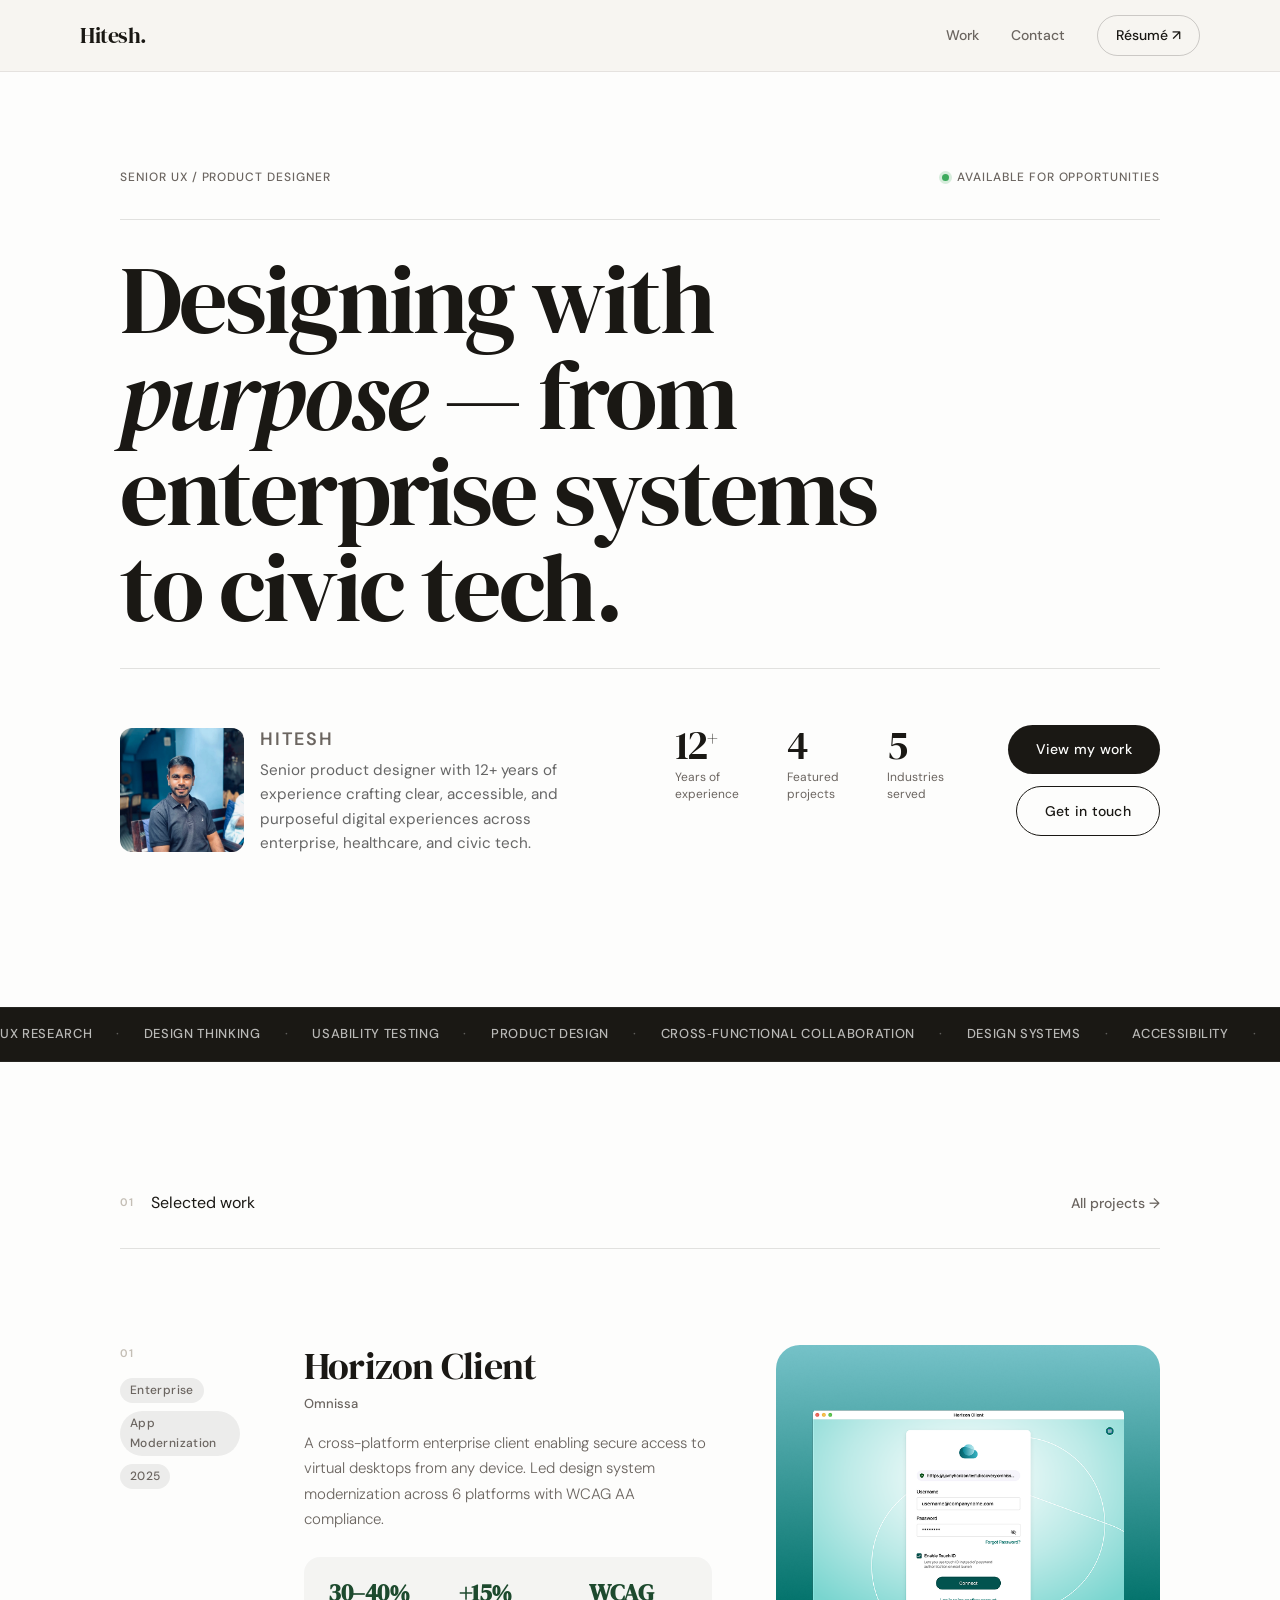
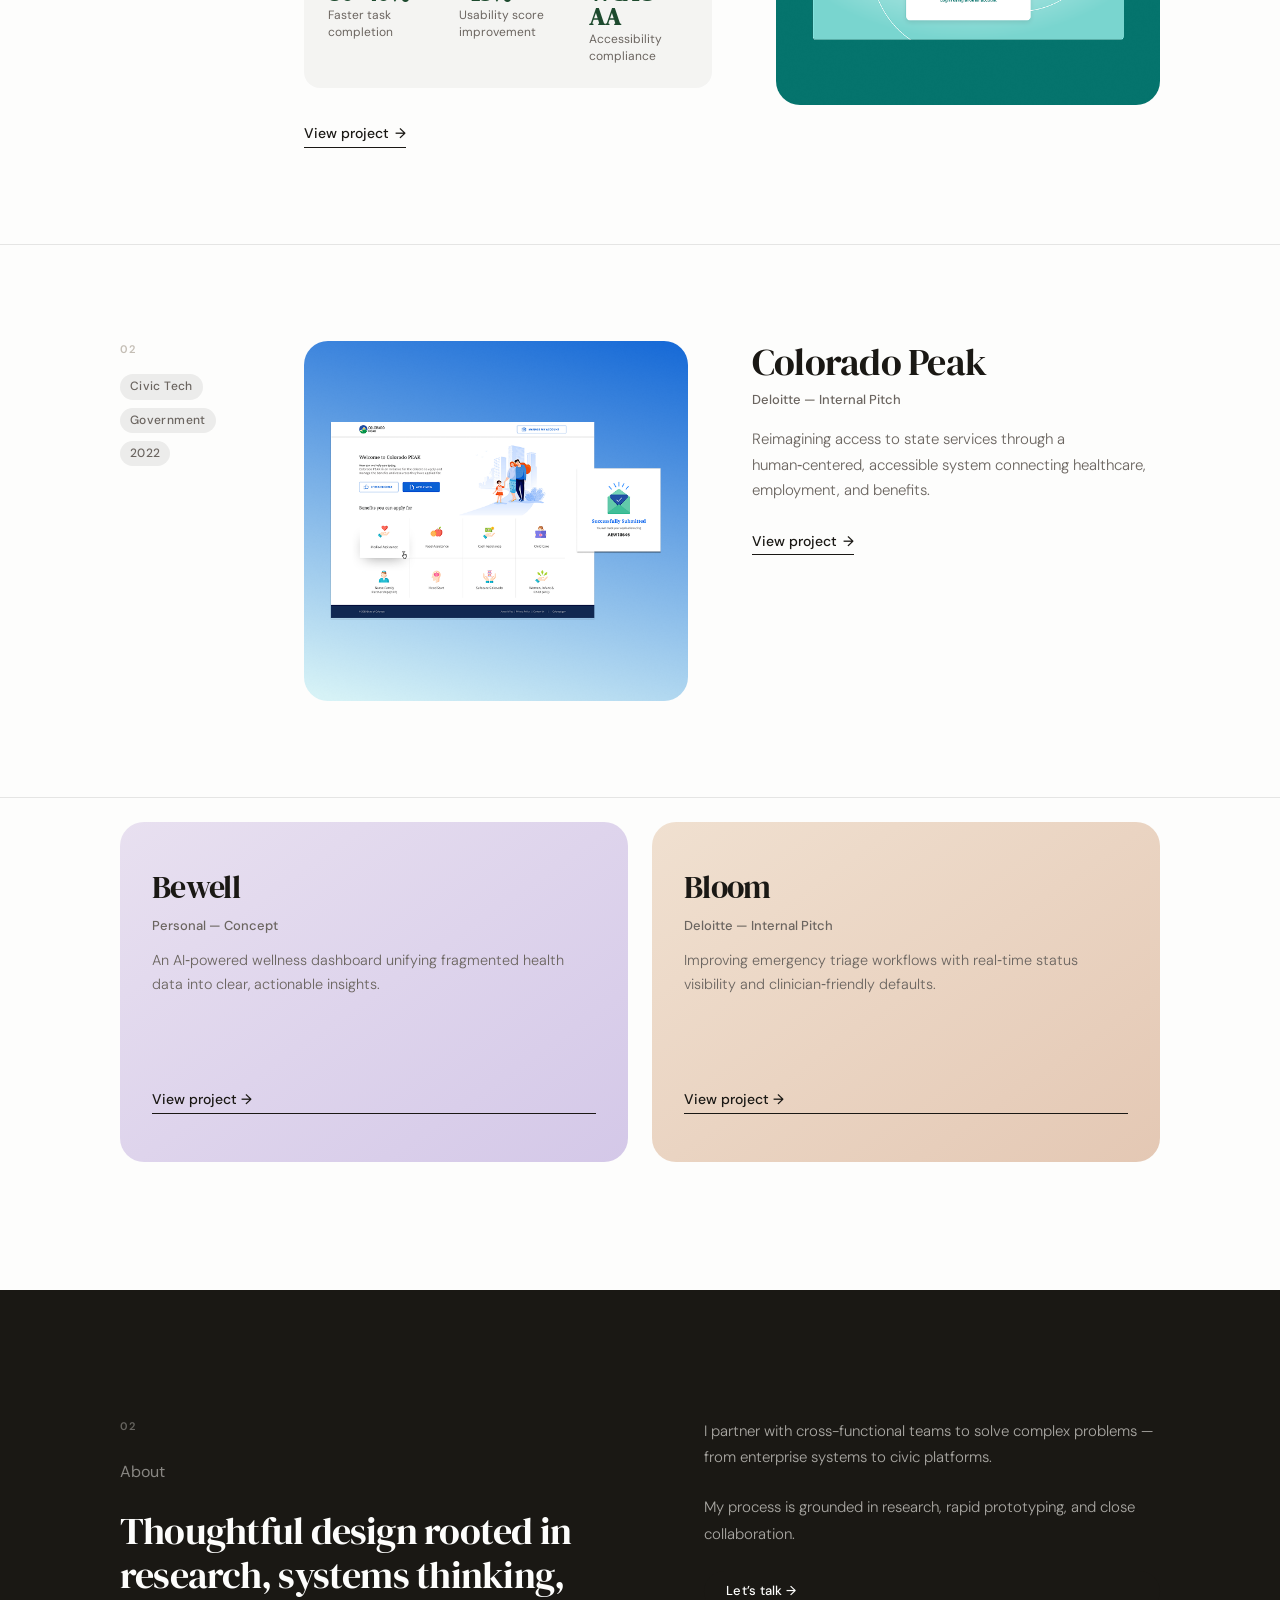
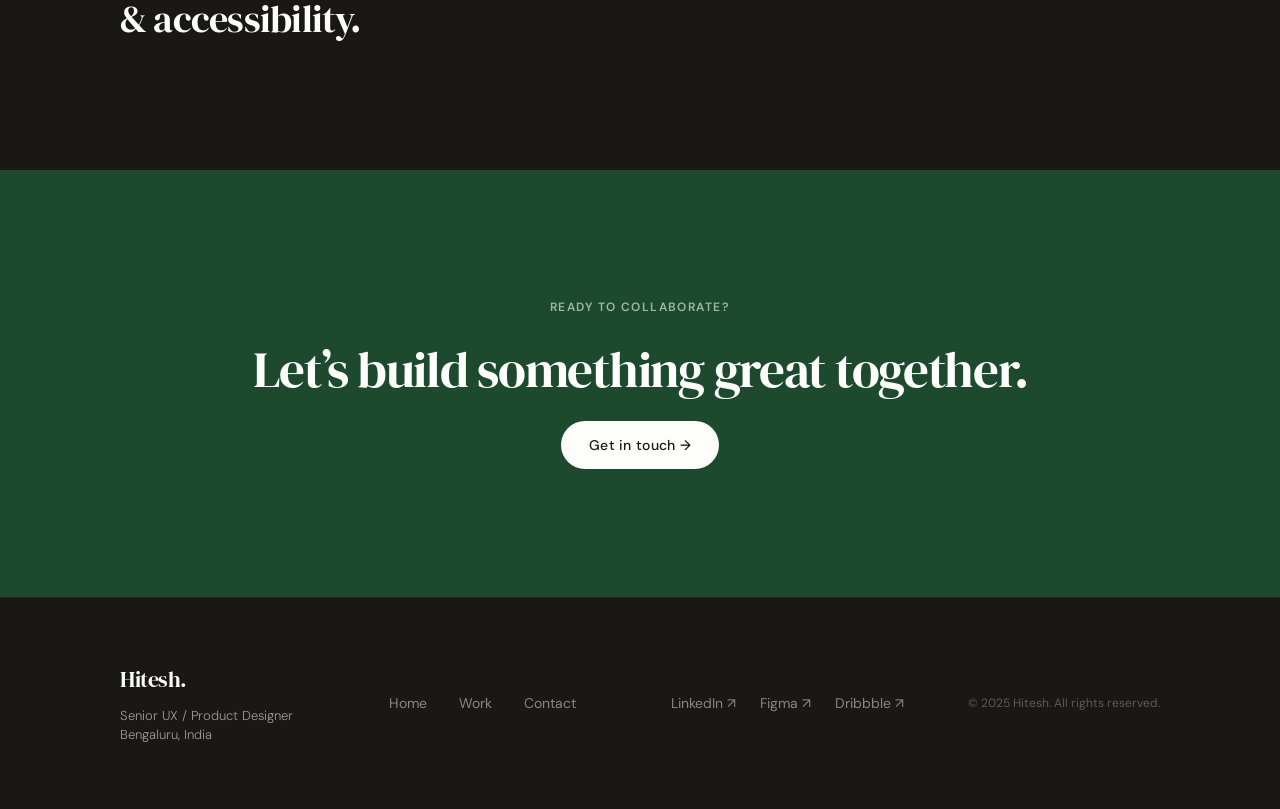
==== commit 581066e3: "Redesign portfolio with top nav layout and new styling Major changes: - Switch from sidebar navigati" ====
--- a/index.html
+++ b/index.html
@@ -3,162 +3,314 @@
 <head>
   <meta charset="UTF-8" />
   <meta name="viewport" content="width=device-width, initial-scale=1.0" />
-  <title>Hitesh — Senior UX / Product Designer</title>
+  <title>Hitesh — UX / Product Designer</title>
+
+  <!-- Google Fonts -->
   <link rel="preconnect" href="https://fonts.googleapis.com" />
   <link rel="preconnect" href="https://fonts.gstatic.com" crossorigin />
-  <link href="https://fonts.googleapis.com/css2?family=DM+Mono:ital,wght@0,300;0,400;0,500;1,300&family=DM+Sans:ital,opsz,wght@0,9..40,300;0,9..40,400;0,9..40,500;0,9..40,600;1,9..40,300;1,9..40,400&family=DM+Serif+Display:ital@0;1&display=swap" rel="stylesheet" />
+  <link href="https://fonts.googleapis.com/css2?family=DM+Serif+Display:ital@0;1&family=DM+Sans:ital,opsz,wght@0,9..40,300;0,9..40,400;0,9..40,500;0,9..40,600;1,9..40,300;1,9..40,400&display=swap" rel="stylesheet" />
+
   <link rel="stylesheet" href="style.css" />
 </head>
+
 <body>
-<div class="layout">
-
-  <!-- SIDEBAR -->
-  <aside class="sidebar" id="sidebar">
-    <a href="index.html">
-      <div class="sidebar-avatar">
-        <img src="./assets/profile.jpeg" alt="Hitesh" />
-      </div>
-    </a>
-
-    <!-- Mobile header row (avatar + toggle shown inline on mobile) -->
-    <div class="mobile-header">
-      <span style="font-size:0.9375rem; font-weight:500; color:var(--ink);">Hitesh.</span>
-      <button class="nav-toggle" aria-label="Menu" aria-expanded="false" id="navToggle">
-        <span></span><span></span>
-      </button>
-    </div>
-
-    <nav class="sidebar-nav" id="sidebarNav">
-      <a href="index.html" class="sidebar-link sidebar-link--active">Home</a>
-      <a href="projects.html" class="sidebar-link">Work</a>
-      <a href="contact.html" class="sidebar-link">Contact</a>
-      <a href="assets/resume/Hitesh%20resume%202026.pdf" target="_blank" rel="noopener" class="sidebar-link">Résumé ↗</a>
-    </nav>
-
-    <div class="sidebar-contact" id="sidebarContact">
-      <span class="sidebar-contact-label">Get in touch</span>
-      <div class="avail-row">
-        <span class="dot dot--green"></span>
-        <span class="avail-label">Available for opportunities</span>
-      </div>
-      <a href="mailto:hitesh.h2@gmail.com">hitesh.h2@gmail.com</a>
-      <a href="https://www.linkedin.com/in/hitesh-harish/" target="_blank" rel="noopener">LinkedIn ↗</a>
-      <a href="https://dribbble.com/hiteshdesign" target="_blank" rel="noopener">Dribbble ↗</a>
-      <a href="https://www.figma.com/@hiteshh" target="_blank" rel="noopener">Figma ↗</a>
-    </div>
-  </aside>
-
-  <!-- MAIN CONTENT -->
-  <main class="content">
-    <div class="content-inner">
-
-      <!-- INTRO -->
-      <section class="home-intro reveal">
-        <p class="home-role">Senior UX / Product Designer · Bengaluru, India</p>
-        <h1 class="home-name">Hitesh Harish</h1>
-
-        <p class="home-body">
-          I'm Hitesh — a senior product designer with 12+ years of experience
-          crafting clear, accessible, and purposeful digital experiences.
-          I work across enterprise systems, civic platforms, and healthcare —
-          wherever complex problems need a human-centred answer.
-        </p>
-        <p class="home-body">
-          My process is grounded in research, systems thinking, and
-          close collaboration with cross-functional teams.
-          I care deeply about accessibility and the idea that good design
-          should work for everyone — especially those who need it most.
-        </p>
-        <p class="home-body">
-          Currently open to full-time roles and contract engagements.
-        </p>
-
-        <div class="home-stats">
-          <div class="home-stat">
-            <span class="home-stat-num">12<sup>+</sup></span>
-            <span class="home-stat-label">Years of experience</span>
-          </div>
-          <div class="home-stat">
-            <span class="home-stat-num">4</span>
-            <span class="home-stat-label">Featured projects</span>
-          </div>
-          <div class="home-stat">
-            <span class="home-stat-num">5</span>
-            <span class="home-stat-label">Industries served</span>
-          </div>
-        </div>
-
-        <div class="home-ctas">
+
+  <!-- NAV -->
+  <nav class="nav">
+    <a href="index.html" class="nav-logo">Hitesh.</a>
+
+    <button class="nav-toggle" aria-label="Menu" aria-expanded="false">
+      <span></span>
+      <span></span>
+    </button>
+
+    <div class="nav-links">
+      <a href="projects.html" class="nav-link">Work</a>
+      <a href="contact.html" class="nav-link">Contact</a>
+      <a href="assets/resume/Hitesh%20resume%202026.pdf" target="_blank" rel="noopener" class="nav-link nav-link--resume">Résumé ↗</a>
+    </div>
+  </nav>
+
+  <!-- HERO -->
+  <section class="hero">
+    <div class="hero-inner">
+
+      <div class="hero-top">
+        <p class="label label--muted">Senior UX / Product Designer</p>
+        <div class="hero-availability">
+          <span class="dot dot--green"></span>
+          <span class="label label--muted">Available for opportunities</span>
+        </div>
+      </div>
+
+      <div class="rule"></div>
+
+      <h1 class="hero-headline">
+        Designing with<br />
+        <em>purpose</em> — from<br />
+        enterprise systems<br />
+        to civic&nbsp;tech.
+      </h1>
+
+      <div class="rule"></div>
+
+      <div class="hero-bottom">
+
+        <!-- Profile Card -->
+        <div class="profile-card">
+          <div class="profile-image">
+            <img src="./assets/profile.jpeg" alt="Hitesh – Senior Product Designer" />
+          </div>
+
+          <div class="profile-text">
+            <h3>Hitesh</h3>
+            <p class="profile-description">
+              Senior product designer with 12+ years of experience crafting
+              clear, accessible, and purposeful digital experiences across enterprise,
+              healthcare, and civic tech.
+            </p>
+          </div>
+        </div>
+
+        <!-- Stats -->
+        <div class="hero-stats">
+          <div class="stat">
+            <span class="stat-num">12<sup>+</sup></span>
+            <span class="stat-label">Years of<br />experience</span>
+          </div>
+          <div class="stat">
+            <span class="stat-num">4</span>
+            <span class="stat-label">Featured<br />projects</span>
+          </div>
+          <div class="stat">
+            <span class="stat-num">5</span>
+            <span class="stat-label">Industries<br />served</span>
+          </div>
+        </div>
+
+        <!-- CTAs -->
+        <div class="hero-ctas">
           <a href="projects.html" class="btn btn--primary">View my work</a>
           <a href="contact.html" class="btn btn--ghost">Get in touch</a>
         </div>
-      </section>
-
-      <div class="rule"></div>
-
-      <!-- SELECTED WORK -->
-      <section class="reveal">
-        <span class="section-label">Selected work</span>
-
-        <a href="horizon.html" class="home-work-item">
-          <div class="home-work-title">Horizon Client — Omnissa</div>
-          <span class="home-work-meta">Enterprise · 2025</span>
-        </a>
-        <a href="colorado.html" class="home-work-item">
-          <div class="home-work-title">Colorado Peak — Deloitte</div>
-          <span class="home-work-meta">Civic Tech · 2022</span>
-        </a>
-        <a href="bewell.html" class="home-work-item">
-          <div class="home-work-title">Bewell — Personal concept</div>
-          <span class="home-work-meta">Healthcare · 2025</span>
-        </a>
-        <a href="bloom.html" class="home-work-item">
-          <div class="home-work-title">Bloom — Deloitte</div>
-          <span class="home-work-meta">Healthcare · 2017</span>
-        </a>
-
-        <div style="margin-top:24px;">
-          <a href="projects.html" class="btn btn--ghost">All projects →</a>
-        </div>
-      </section>
-
-      <div class="rule"></div>
-
-      <!-- ABOUT SNIPPET -->
-      <section class="reveal">
-        <span class="section-label">About</span>
-        <h2 style="margin-bottom:16px;">
-          Thoughtful design rooted in research,<br/>systems thinking, &amp; accessibility.
+
+      </div>
+    </div>
+  </section>
+
+  <!-- MARQUEE -->
+<div class="marquee-wrapper" aria-hidden="true">
+  <div class="marquee-track">
+    <span>UX Research</span><span class="sep">·</span>
+    <span>Design Thinking</span><span class="sep">·</span>
+    <span>Usability Testing</span><span class="sep">·</span>
+    <span>Product Design</span><span class="sep">·</span>
+    <span>Cross‑functional Collaboration</span><span class="sep">·</span>
+    <span>Design Systems</span><span class="sep">·</span>
+    <span>Accessibility</span><span class="sep">·</span>
+    <span>Prototyping</span><span class="sep">·</span>
+    <span>Stakeholder Facilitation</span><span class="sep">·</span>
+    <span>Service Design</span><span class="sep">·</span>
+    <span>Figma</span><span class="sep">·</span>
+  </div>
+</div>
+
+
+  <!-- SELECTED WORK -->
+  <section class="section work-section">
+    <div class="container">
+      <div class="section-header">
+        <div class="section-label-group">
+          <span class="section-num">01</span>
+          <span class="section-label">Selected work</span>
+        </div>
+        <a href="projects.html" class="text-link">All projects →</a>
+      </div>
+    </div>
+
+    <!-- Project 01 -->
+    <article class="project-row project-row--featured" data-index="01">
+      <div class="container">
+        <div class="project-row-inner">
+
+          <div class="project-meta">
+            <span class="project-num">01</span>
+            <div class="project-tags">
+              <span class="tag">Enterprise</span>
+              <span class="tag">App Modernization</span>
+              <span class="tag">2025</span>
+            </div>
+          </div>
+
+          <div class="project-content">
+            <h2 class="project-title">Horizon Client</h2>
+            <p class="project-client">Omnissa</p>
+            <p class="project-desc">
+              A cross-platform enterprise client enabling secure access to virtual desktops
+              from any device. Led design system modernization across 6 platforms with WCAG AA compliance.
+            </p>
+
+            <div class="project-impact">
+              <div class="impact-item">
+                <strong>30–40%</strong>
+                <span>Faster task completion</span>
+              </div>
+              <div class="impact-item">
+                <strong>+15%</strong>
+                <span>Usability score improvement</span>
+              </div>
+              <div class="impact-item">
+                <strong>WCAG AA</strong>
+                <span>Accessibility compliance</span>
+              </div>
+            </div>
+
+            <a href="projects.html" class="project-link">
+              View project <span>→</span>
+            </a>
+          </div>
+
+          <div class="project-visual project-visual--horizon"></div>
+
+        </div>
+      </div>
+    </article>
+
+    <!-- Project 02 -->
+    <article class="project-row" data-index="02">
+      <div class="container">
+        <div class="project-row-inner project-row-inner--reverse">
+
+          <div class="project-meta">
+            <span class="project-num">02</span>
+            <div class="project-tags">
+              <span class="tag">Civic Tech</span>
+              <span class="tag">Government</span>
+              <span class="tag">2022</span>
+            </div>
+          </div>
+
+          <div class="project-content">
+            <h2 class="project-title">Colorado Peak</h2>
+            <p class="project-client">Deloitte — Internal Pitch</p>
+            <p class="project-desc">
+              Reimagining access to state services through a human‑centered, accessible system
+              connecting healthcare, employment, and benefits.
+            </p>
+
+            <a href="projects.html" class="project-link">
+              View project <span>→</span>
+            </a>
+          </div>
+
+          <div class="project-visual project-visual--colorado"></div>
+
+        </div>
+      </div>
+    </article>
+
+    <!-- Project Grid -->
+    <div class="container">
+      <div class="project-grid">
+
+        <article class="project-card project-card--bewell" data-index="03">
+          <div class="project-card-inner">
+            <h2 class="project-card-title">Bewell</h2>
+            <p class="project-card-client">Personal — Concept</p>
+            <p class="project-card-desc">
+              An AI‑powered wellness dashboard unifying fragmented health data into
+              clear, actionable insights.
+            </p>
+            <a href="projects.html" class="project-link">View project →</a>
+          </div>
+        </article>
+
+        <article class="project-card project-card--bloom" data-index="04">
+          <div class="project-card-inner">
+            <h2 class="project-card-title">Bloom</h2>
+            <p class="project-card-client">Deloitte — Internal Pitch</p>
+            <p class="project-card-desc">
+              Improving emergency triage workflows with real‑time status visibility
+              and clinician‑friendly defaults.
+            </p>
+            <a href="projects.html" class="project-link">View project →</a>
+          </div>
+        </article>
+
+      </div>
+    </div>
+  </section>
+
+  <!-- ABOUT -->
+  <section class="section about-section">
+    <div class="container">
+      <div class="about-inner">
+
+        <div class="about-left">
+          <span class="section-num">02</span>
+          <span class="section-label">About</span>
+          <h2 class="about-headline">
+            Thoughtful design rooted in research, systems thinking, & accessibility.
+          </h2>
+        </div>
+
+        <div class="about-right">
+          <p class="about-body">
+            I partner with cross-functional teams to solve complex problems —
+            from enterprise systems to civic platforms.
+          </p>
+          <p class="about-body">
+            My process is grounded in research, rapid prototyping,
+            and close collaboration.
+          </p>
+          <a href="contact.html" class="btn btn--primary btn--sm">Let’s talk →</a>
+        </div>
+
+      </div>
+    </div>
+  </section>
+
+  <!-- CTA BAND -->
+  <section class="cta-band">
+    <div class="container">
+      <div class="cta-band-inner">
+        <p class="cta-band-eyebrow">Ready to collaborate?</p>
+        <h2 class="cta-band-headline">
+          Let’s build something&nbsp;great&nbsp;together.
         </h2>
-        <p style="font-size:0.9375rem;line-height:1.8;color:var(--ink-2);font-weight:300;margin-bottom:12px;">
-          I partner with cross-functional teams to solve complex problems —
-          from enterprise systems to civic platforms. I've shipped work
-          at VMware / Omnissa, Deloitte, and through my own independent practice.
-        </p>
-        <p style="font-size:0.9375rem;line-height:1.8;color:var(--ink-2);font-weight:300;margin-bottom:24px;">
-          When I'm not designing I'm thinking about design — exploring how
-          accessibility, plain language, and systems thinking can make
-          digital experiences genuinely better for the people who matter most.
-        </p>
-        <a href="contact.html" class="btn btn--primary">Let's talk →</a>
-      </section>
-
-    </div>
-
-    <!-- FOOTER -->
-    <footer class="site-footer">
-      <div class="site-footer-inner">
-        <p class="footer-copy">© 2025 Hitesh Harish. All rights reserved.</p>
-        <div class="footer-links">
+        <a href="contact.html" class="btn btn--invert">Get in touch →</a>
+      </div>
+    </div>
+  </section>
+
+  <!-- FOOTER -->
+  <footer class="footer">
+    <div class="container">
+      <div class="footer-inner">
+
+        <div class="footer-brand">
+          <a href="index.html" class="nav-logo">Hitesh.</a>
+          <p class="footer-tagline">Senior UX / Product Designer<br />Bengaluru, India</p>
+        </div>
+
+        <nav class="footer-nav">
+          <a href="index.html">Home</a>
+          <a href="projects.html">Work</a>
+          <a href="contact.html">Contact</a>
+        </nav>
+
+        <div class="footer-social">
           <a href="https://www.linkedin.com/in/hitesh-harish/" target="_blank" rel="noopener">LinkedIn ↗</a>
           <a href="https://www.figma.com/@hiteshh" target="_blank" rel="noopener">Figma ↗</a>
           <a href="https://dribbble.com/hiteshdesign" target="_blank" rel="noopener">Dribbble ↗</a>
         </div>
-      </div>
-    </footer>
-  </main>
-
-</div>
-<script src="main.js"></script>
+
+        <p class="footer-copy">© 2025 Hitesh. All rights reserved.</p>
+
+      </div>
+    </div>
+  </footer>
+
+  <script src="main.js"></script>
 </body>
-</html>
+</html>
--- a/style.css
+++ b/style.css
@@ -1,951 +1,1397 @@
 /* =========================================================
-   HITESH PORTFOLIO — style.css (v2)
-   Layout inspired by shahi.design:
-   fixed left sidebar nav + narrow centred content column
-   ========================================================= */
-
-/* --- TOKENS --- */
+   HITESH PORTFOLIO — style.css
+   Design system: editorial typographic, warm cream + forest green
+   Breakpoints: 1440px (desktop), 960px (tablet), 480px (mobile)
+   ========================================================= */
+
+/* --- DESIGN TOKENS --- */
 :root {
-  --bg:           #FFFFFF;
-  --ink:          #111110;
-  --ink-2:        #444440;
-  --ink-3:        #888884;
-  --ink-4:        #BBBBB7;
-  --rule:         #E8E8E4;
-  --accent:       #1D4A2E;       /* forest green — Hitesh's signature colour */
-  --accent-light: #EBF2ED;
-  --tag-bg:       #F3F3F0;
-  --tag-ink:      #666662;
-
-  --font-sans:    'DM Sans', system-ui, sans-serif;
-  --font-serif:   'DM Serif Display', Georgia, serif;
-  --font-mono:    'DM Mono', 'Courier New', monospace;
-
-  --sidebar-w:    220px;
-  --content-w:    680px;
-  --content-pad:  40px;
-
-  --ease:         cubic-bezier(0.25, 0.1, 0.25, 1);
-  --ease-out:     cubic-bezier(0, 0, 0.2, 1);
-  --dur:          200ms;
-  --dur-slow:     360ms;
-
-  --r-sm:  4px;
-  --r-md:  8px;
-  --r-lg:  14px;
-  --r-xl:  20px;
-  --r-pill:999px;
-}
-
-/* --- RESET --- */
+  /* Colour palette */
+  --cream:        #FDFDFC;
+  --cream-dark:   #EDE9E0;
+  --ink:          #1A1814;
+  --ink-muted:    #6B6560;
+  --ink-faint:    #C4BEB5;
+  --green:        #1D4A2E;
+  --green-light:  #2A6B41;
+  --green-muted:  #EBF2ED;
+  --rust:         #9B3A1E;
+  --rust-muted:   #F5EAE6;
+  --sand:         #D6C9B4;
+  --white:        #FFFFFF;
+
+  /* Typography */
+  --font-display: 'DM Serif Display', Georgia, serif;
+  --font-body:    'DM Sans', system-ui, sans-serif;
+
+  /* Spacing scale (8-pt grid) */
+  --space-1:   4px;
+  --space-2:   8px;
+  --space-3:   12px;
+  --space-4:   16px;
+  --space-5:   24px;
+  --space-6:   32px;
+  --space-7:   48px;
+  --space-8:   64px;
+  --space-9:   96px;
+  --space-10:  128px;
+  --space-11:  160px;
+
+  /* Layout */
+  --max-w:      1440px;
+  --content-w:  1200px;
+  --gutter:     80px;
+  --nav-h:      72px;
+
+  /* Transitions */
+  --ease:       cubic-bezier(0.25, 0.1, 0.25, 1);
+  --ease-out:   cubic-bezier(0, 0, 0.2, 1);
+  --dur-fast:   150ms;
+  --dur-base:   250ms;
+  --dur-slow:   400ms;
+
+  /* Borders */
+  --radius-sm:  4px;
+  --radius-md:  8px;
+  --radius-lg:  16px;
+  --radius-xl:  24px;
+  --radius-pill: 999px;
+
+  /* Shadows */
+  --shadow-sm:  0 1px 3px rgba(26,24,20,0.08);
+  --shadow-md:  0 4px 16px rgba(26,24,20,0.10);
+  --shadow-lg:  0 12px 40px rgba(26,24,20,0.12);
+}
+
+/* --- RESET & BASE --- */
 *, *::before, *::after { box-sizing: border-box; margin: 0; padding: 0; }
-html { scroll-behavior: smooth; -webkit-text-size-adjust: 100%; }
+
+html {
+  scroll-behavior: smooth;
+  -webkit-text-size-adjust: 100%;
+}
+
 body {
-  background: var(--bg);
+  background: var(--cream);
   color: var(--ink);
-  font-family: var(--font-sans);
-  font-size: 15px;
-  line-height: 1.7;
+  font-family: var(--font-body);
+  font-size: 16px;
+  line-height: 1.6;
   font-weight: 400;
   overflow-x: hidden;
 }
+
 img, svg { display: block; max-width: 100%; }
 a { color: inherit; text-decoration: none; }
 button { cursor: pointer; font: inherit; border: none; background: none; }
-ul, ol { list-style: none; }
-input, textarea { font: inherit; }
-p { max-width: 65ch; }
-
-/* =========================================================
-   PAGE SHELL — sidebar + content column
-   ========================================================= */
-.layout {
-  display: flex;
-  min-height: 100vh;
-}
-
-/* =========================================================
-   SIDEBAR
-   ========================================================= */
-.sidebar {
-  width: var(--sidebar-w);
+ul { list-style: none; }
+input, textarea, select { font: inherit; }
+
+/* --- TYPOGRAPHY SCALE --- */
+.h1, h1 {
+  font-family: var(--font-display);
+  font-size: clamp(2.75rem, 5.5vw, 4.5rem);
+  line-height: 1.06;
+  letter-spacing: -0.02em;
+  font-weight: 400;
+}
+.h2, h2 {
+  font-family: var(--font-display);
+  font-size: clamp(2rem, 3.5vw, 3rem);
+  line-height: 1.1;
+  letter-spacing: -0.015em;
+  font-weight: 400;
+}
+h3 {
+  font-family: var(--font-body);
+  font-size: 0.75rem;
+  font-weight: 600;
+  letter-spacing: 0.1em;
+  text-transform: uppercase;
+  color: var(--ink-muted);
+}
+em { font-family: var(--font-display); font-style: italic; }
+p { max-width: 68ch; }
+
+/* Image placeholder */
+.image-placeholder {
+  width: min(100%, 68ch);
+  aspect-ratio: 1 / 1;
+  background: #f5f5f5;
+  border: 2px dashed #ccc;
+  border-radius: var(--radius-md);
+  margin: var(--space-4) 0;
+}
+
+.project-image {
+  width: 877px;
+  height: 590px;
+  display: block;
+  margin: var(--space-4) 0;
+  border-radius: var(--radius-md);
+  object-fit: cover;
+}
+
+/* --- LAYOUT --- */
+.container {
+  width: 100%;
+  max-width: var(--content-w);
+  margin-inline: auto;
+  padding-inline: var(--gutter);
+}
+
+.section { padding-block: var(--space-10); }
+.rule {
+  width: 100%;
+  height: 1px;
+  background: var(--ink);
+  opacity: 0.12;
+  margin-block: var(--space-6);
+}
+.rule--proj { margin-block: var(--space-5); }
+
+/* --- LABELS --- */
+.label {
+  font-size: 0.75rem;
+  font-weight: 500;
+  letter-spacing: 0.08em;
+  text-transform: uppercase;
+}
+.label--muted { color: var(--ink-muted); }
+
+/* --- DOTS --- */
+.dot {
+  display: inline-block;
+  width: 7px;
+  height: 7px;
+  border-radius: 50%;
   flex-shrink: 0;
+}
+.dot--green {
+  background: #3DAA5C;
+  box-shadow: 0 0 0 3px rgba(61,170,92,0.2);
+  animation: pulse 2.5s infinite;
+}
+@keyframes pulse {
+  0%, 100% { box-shadow: 0 0 0 3px rgba(61,170,92,0.2); }
+  50%       { box-shadow: 0 0 0 6px rgba(61,170,92,0.08); }
+}
+
+/* --- BUTTONS --- */
+.btn {
+  display: inline-flex;
+  align-items: center;
+  gap: var(--space-2);
+  padding: 13px 28px;
+  border-radius: var(--radius-pill);
+  font-size: 0.875rem;
+  font-weight: 500;
+  letter-spacing: 0.02em;
+  transition: all var(--dur-base) var(--ease-out);
+  white-space: nowrap;
+}
+.btn--primary {
+  background: var(--ink);
+  color: var(--cream);
+}
+.btn--primary:hover {
+  background: var(--green);
+  transform: translateY(-1px);
+  box-shadow: var(--shadow-md);
+}
+.btn--ghost {
+  border: 1.5px solid var(--ink);
+  color: var(--ink);
+}
+.btn--ghost:hover {
+  background: var(--ink);
+  color: var(--cream);
+}
+.btn--invert {
+  background: var(--cream);
+  color: var(--ink);
+}
+.btn--invert:hover {
+  background: var(--green-muted);
+  color: var(--green);
+}
+.btn--sm { padding: 10px 22px; font-size: 0.8125rem; }
+.btn--full { width: 100%; justify-content: center; }
+
+/* --- TEXT LINK --- */
+.text-link {
+  font-size: 0.875rem;
+  font-weight: 500;
+  color: var(--ink-muted);
+  display: inline-flex;
+  align-items: center;
+  gap: 4px;
+  transition: color var(--dur-fast) var(--ease);
+}
+.text-link:hover { color: var(--ink); }
+
+/* --- TAGS --- */
+.tag {
+  display: inline-block;
+  padding: 3px 10px;
+  border-radius: var(--radius-pill);
+  background: rgba(26,24,20,0.07);
+  font-size: 0.75rem;
+  font-weight: 500;
+  color: var(--ink-muted);
+  letter-spacing: 0.03em;
+}
+
+/* =========================================================
+   NAV
+   ========================================================= */
+.nav {
   position: fixed;
   top: 0;
   left: 0;
-  height: 100vh;
-  display: flex;
+  right: 0;
+  z-index: 100;
+  height: var(--nav-h);
+  display: flex;
+  align-items: center;
+  justify-content: space-between;
+  padding-inline: var(--gutter);
+  background: rgba(246, 244, 239, 0.88);
+  backdrop-filter: blur(12px);
+  -webkit-backdrop-filter: blur(12px);
+  border-bottom: 1px solid rgba(26,24,20,0.08);
+  transition: background var(--dur-base) var(--ease);
+}
+.nav.scrolled {
+  background: rgba(246, 244, 239, 0.96);
+  box-shadow: var(--shadow-sm);
+}
+
+.nav-logo {
+  font-family: var(--font-display);
+  font-size: 1.375rem;
+  color: var(--ink);
+  letter-spacing: -0.02em;
+  transition: color var(--dur-fast) var(--ease);
+}
+.nav-logo:hover { color: var(--green); }
+
+.nav-links {
+  display: flex;
+  align-items: center;
+  gap: var(--space-6);
+}
+
+.nav-link {
+  font-size: 0.875rem;
+  font-weight: 500;
+  color: var(--ink-muted);
+  transition: color var(--dur-fast) var(--ease);
+  position: relative;
+}
+.nav-link::after {
+  content: '';
+  position: absolute;
+  bottom: -3px;
+  left: 0;
+  width: 0;
+  height: 1.5px;
+  background: var(--ink);
+  transition: width var(--dur-base) var(--ease-out);
+}
+.nav-link:hover { color: var(--ink); }
+.nav-link:hover::after { width: 100%; }
+.nav-link--active { color: var(--ink); }
+.nav-link--active::after { width: 100%; }
+
+.nav-link--resume {
+  padding: 8px 18px;
+  border-radius: var(--radius-pill);
+  border: 1.5px solid rgba(26,24,20,0.2);
+  color: var(--ink);
+  transition: all var(--dur-base) var(--ease-out);
+}
+.nav-link--resume:hover {
+  background: var(--ink);
+  color: var(--cream);
+  border-color: var(--ink);
+}
+.nav-link--resume::after { display: none; }
+
+/* Hamburger */
+.nav-toggle {
+  display: none;
   flex-direction: column;
-  padding: 32px 24px 28px;
-  border-right: 1px solid var(--rule);
-  background: var(--bg);
-  z-index: 100;
-  overflow-y: auto;
-}
-
-/* Avatar */
-.sidebar-avatar {
-  width: 44px;
-  height: 44px;
-  border-radius: 50%;
+  gap: 5px;
+  width: 32px;
+  padding: 4px;
+}
+.nav-toggle span {
+  display: block;
+  height: 1.5px;
+  background: var(--ink);
+  border-radius: 2px;
+  transition: all var(--dur-base) var(--ease);
+  transform-origin: center;
+}
+.nav-toggle[aria-expanded="true"] span:nth-child(1) {
+  transform: translateY(6.5px) rotate(45deg);
+}
+.nav-toggle[aria-expanded="true"] span:nth-child(2) {
+  transform: translateY(-6.5px) rotate(-45deg);
+}
+
+/* =========================================================
+   HERO
+   ========================================================= */
+.hero {
+  padding-top: calc(var(--nav-h) + var(--space-9));
+  padding-bottom: var(--space-10);
+}
+.hero-inner { padding-inline: var(--gutter); max-width: var(--content-w); margin-inline: auto; }
+.profile-card {
+  display: flex;
+  align-items: center;
+  gap: 16px;
+  margin-bottom: 24px;
+}
+
+.profile-image {
+  width: 124px;
+  height: 124px;
+  border-radius: 12px;
   overflow: hidden;
-  margin-bottom: 28px;
+  background: #f2f2f2;
   flex-shrink: 0;
-  border: 1.5px solid var(--rule);
-}
-.sidebar-avatar img {
+}
+
+.profile-image img {
   width: 100%;
   height: 100%;
   object-fit: cover;
 }
 
-/* Nav links */
-.sidebar-nav {
+.profile-text h3 {
+  margin: 0;
+  font-size: 1.125rem;
+  font-weight: 600;
+}
+
+.profile-text p {
+  margin: 4px 0 0;
+  font-size: 0.95rem;
+  color: #666;
+}
+.hero-top {
+  display: flex;
+  align-items: center;
+  justify-content: space-between;
+  margin-bottom: var(--space-5);
+}
+.hero-availability {
+  display: flex;
+  align-items: center;
+  gap: var(--space-2);
+}
+
+.hero-headline {
+  font-family: var(--font-display);
+  font-size: clamp(3.5rem, 7.5vw, 7rem);
+  line-height: 1.0;
+  letter-spacing: -0.03em;
+  font-weight: 400;
+  margin-block: var(--space-5);
+}
+
+.hero-bottom {
+  display: grid;
+  grid-template-columns: 1fr auto auto;
+  gap: var(--space-8);
+  align-items: start;
+  padding-top: var(--space-5);
+}
+
+.hero-bio {
+  font-size: 1.0625rem;
+  font-weight: 300;
+  line-height: 1.7;
+  color: var(--ink-muted);
+  max-width: 44ch;
+}
+
+.hero-stats {
+  display: flex;
+  gap: var(--space-7);
+  align-items: start;
+}
+.stat { display: flex; flex-direction: column; gap: 4px; }
+.stat-num {
+  font-family: var(--font-display);
+  font-size: 2.5rem;
+  line-height: 1;
+  letter-spacing: -0.03em;
+  color: var(--ink);
+}
+.stat-num sup { font-size: 1.25rem; vertical-align: super; }
+.stat-label {
+  font-size: 0.75rem;
+  color: var(--ink-muted);
+  line-height: 1.4;
+  max-width: 14ch;
+}
+
+.hero-ctas {
+  display: flex;
+  flex-direction: column;
+  gap: var(--space-3);
+  align-items: flex-end;
+}
+
+/* =========================================================
+   MARQUEE
+   ========================================================= */
+.marquee-wrapper {
+  overflow: hidden;
+  background: var(--ink);
+  color: var(--cream);
+  padding-block: var(--space-4);
+  border-block: 1px solid rgba(255,255,255,0.06);
+}
+.marquee-track {
+  display: flex;
+  gap: var(--space-5);
+  align-items: center;
+  white-space: nowrap;
+  animation: marquee 28s linear infinite;
+  width: max-content;
+}
+.marquee-track span {
+  font-size: 0.8125rem;
+  font-weight: 500;
+  letter-spacing: 0.05em;
+  text-transform: uppercase;
+  opacity: 0.7;
+}
+.marquee-track .sep { opacity: 0.3; }
+
+@keyframes marquee {
+  from { transform: translateX(0); }
+  to   { transform: translateX(-50%); }
+}
+.marquee-wrapper:hover .marquee-track { animation-play-state: paused; }
+
+/* =========================================================
+   WORK SECTION (homepage)
+   ========================================================= */
+.work-section { padding-top: var(--space-10); }
+
+.section-header {
+  display: flex;
+  align-items: center;
+  justify-content: space-between;
+  padding-bottom: var(--space-6);
+  border-bottom: 1px solid rgba(26,24,20,0.12);
+  margin-bottom: 0;
+}
+.section-label-group {
+  display: flex;
+  align-items: center;
+  gap: var(--space-4);
+}
+.section-num {
+  font-size: 0.6875rem;
+  font-weight: 600;
+  letter-spacing: 0.12em;
+  color: var(--ink-faint);
+}
+
+/* Project rows */
+.project-row {
+  border-bottom: 1px solid rgba(26,24,20,0.10);
+  padding-block: var(--space-9);
+  position: relative;
+  overflow: hidden;
+  transition: background var(--dur-base) var(--ease);
+}
+.project-row:hover { background: var(--cream-dark); }
+
+.project-row-inner {
+  display: grid;
+  grid-template-columns: 120px 1fr auto;
+  gap: var(--space-8);
+  align-items: start;
+}
+.project-row-inner--reverse {
+  grid-template-columns: 120px auto 1fr;
+}
+.project-row-inner--reverse .project-content { order: 3; }
+.project-row-inner--reverse .project-visual { order: 2; }
+
+.project-meta { display: flex; flex-direction: column; gap: var(--space-4); }
+.project-num {
+  font-size: 0.6875rem;
+  font-weight: 600;
+  letter-spacing: 0.12em;
+  color: var(--ink-faint);
+}
+.project-tags { display: flex; flex-wrap: wrap; gap: var(--space-2); }
+
+.project-content { max-width: 540px; }
+.project-title {
+  font-family: var(--font-display);
+  font-size: clamp(2rem, 3vw, 2.75rem);
+  line-height: 1.08;
+  letter-spacing: -0.02em;
+  margin-bottom: var(--space-2);
+}
+.project-client {
+  font-size: 0.8125rem;
+  color: var(--ink-muted);
+  margin-bottom: var(--space-4);
+  font-weight: 500;
+}
+.project-desc {
+  font-size: 0.9375rem;
+  line-height: 1.7;
+  color: var(--ink-muted);
+  font-weight: 300;
+  margin-bottom: var(--space-5);
+  max-width: 52ch;
+}
+
+.project-impact {
+  display: flex;
+  gap: var(--space-6);
+  margin-bottom: var(--space-6);
+  padding: var(--space-5);
+  background: rgba(26,24,20,0.04);
+  border-radius: var(--radius-lg);
+}
+.impact-item {
   display: flex;
   flex-direction: column;
   gap: 2px;
+}
+.impact-item strong {
+  font-family: var(--font-display);
+  font-size: 1.5rem;
+  line-height: 1;
+  color: var(--green);
+  letter-spacing: -0.02em;
+}
+.impact-item span {
+  font-size: 0.75rem;
+  color: var(--ink-muted);
+  line-height: 1.4;
+  max-width: 16ch;
+}
+
+.project-role-list {
+  display: flex;
+  flex-wrap: wrap;
+  gap: var(--space-2);
+  margin-bottom: var(--space-6);
+}
+.role-item {
+  font-size: 0.8125rem;
+  color: var(--ink-muted);
+  padding: 4px 12px;
+  border: 1px solid rgba(26,24,20,0.16);
+  border-radius: var(--radius-pill);
+}
+
+.project-link {
+  display: inline-flex;
+  align-items: center;
+  gap: 6px;
+  font-size: 0.875rem;
+  font-weight: 500;
+  color: var(--ink);
+  border-bottom: 1.5px solid var(--ink);
+  padding-bottom: 2px;
+  transition: all var(--dur-base) var(--ease-out);
+}
+.project-link span { transition: transform var(--dur-base) var(--ease-out); }
+.project-link:hover { color: var(--green); border-color: var(--green); }
+.project-link:hover span { transform: translate(3px, -2px); }
+
+/* Visual placeholder panels */
+.project-visual {
+  width: 384px;
+  height: 360px;
+  border-radius: var(--radius-xl);
+  flex-shrink: 0;
+  position: relative;
+  overflow: hidden;
+}
+
+/* Project images */
+
+.project-visual--horizon {
+  background-image: url("assets/images/projects/horizon.png");
+  background-size: cover;
+  background-position: center;
+}
+
+.project-visual--colorado {
+  background-image: url("assets/images/projects/colorado.png");
+  background-size: cover;
+  background-position: center;
+}
+
+/* Project card images */
+.project-card--bewell {
+  background-image: url("assets/images/projects/bewell.png");
+  background-size: cover;
+  background-position: center;
+}
+
+.project-card--bloom {
+  background-image: url("assets/images/projects/bloom.png");
+  background-size: cover;
+  background-position: center;
+}
+
+.visual-card {
+  position: absolute;
+  inset: 20px;
+  background: white;
+  border-radius: var(--radius-lg);
+  box-shadow: var(--shadow-lg);
+  padding: 20px;
+  display: flex;
+  flex-direction: column;
+  gap: 14px;
+}
+.visual-screen {
+  background: #F0F4F8;
+  border-radius: var(--radius-md);
+  padding: 12px;
+  display: flex;
+  flex-direction: column;
+  gap: 8px;
   flex: 1;
 }
-
-.sidebar-link {
+.visual-screen--offset {
+  position: absolute;
+  right: -16px;
+  bottom: -16px;
+  width: 60%;
+  background: white;
+  box-shadow: var(--shadow-md);
+  border-radius: var(--radius-md);
+  padding: 12px;
+  display: flex;
+  flex-direction: column;
+  gap: 6px;
+}
+
+.screen-bar { height: 8px; background: var(--sand); border-radius: 4px; width: 40%; }
+.screen-line { height: 6px; background: rgba(26,24,20,0.10); border-radius: 3px; }
+.screen-line--short { width: 55%; }
+.screen-line--mid { width: 75%; }
+.screen-block { height: 32px; background: rgba(26,24,20,0.06); border-radius: var(--radius-sm); }
+.screen-block--wide { width: 85%; }
+
+/* Map visual */
+.visual-map {
+  position: absolute;
+  inset: 0;
+  padding: 20px;
+  display: flex;
+  flex-direction: column;
+  justify-content: center;
+  align-items: center;
+  gap: 10px;
+}
+.map-pin {
+  width: 12px;
+  height: 12px;
+  background: var(--ink);
+  border-radius: 50% 50% 50% 0;
+  transform: rotate(-45deg);
+  position: absolute;
+}
+.map-pin--1 { top: 40%; left: 30%; }
+.map-pin--2 { top: 25%; left: 60%; background: var(--green); }
+.map-pin--3 { top: 60%; left: 50%; }
+.map-line {
+  position: absolute;
+  top: 30%;
+  left: 28%;
+  width: 35%;
+  height: 1.5px;
+  background: rgba(26,24,20,0.2);
+  transform: rotate(5deg);
+}
+.map-card {
+  position: absolute;
+  bottom: 20px;
+  right: 20px;
+  background: white;
+  border-radius: var(--radius-md);
+  padding: 12px;
+  width: 48%;
+  box-shadow: var(--shadow-md);
+  display: flex;
+  flex-direction: column;
+  gap: 6px;
+}
+.map-card-line { height: 6px; background: rgba(26,24,20,0.12); border-radius: 3px; }
+.map-card-line--short { width: 60%; }
+
+/* Project grid (cards) */
+.project-grid {
+  display: grid;
+  grid-template-columns: 1fr 1fr;
+  gap: var(--space-5);
+  margin-top: var(--space-5);
+}
+.project-card {
+  border-radius: var(--radius-xl);
+  overflow: hidden;
+  transition: transform var(--dur-base) var(--ease-out), box-shadow var(--dur-base) var(--ease-out);
+}
+.project-card:hover {
+  transform: translateY(-4px);
+  box-shadow: var(--shadow-lg);
+}
+.project-card--bewell {
+  background: linear-gradient(145deg, #E8E0F0 0%, #D4C8E8 100%);
+}
+.project-card--bloom {
+  background: linear-gradient(145deg, #F0E0D0 0%, #E4C8B4 100%);
+}
+.project-card-inner {
+  padding: var(--space-7) var(--space-6);
+  display: flex;
+  flex-direction: column;
+  gap: var(--space-3);
+  min-height: 340px;
+}
+.project-card-meta {
+  display: flex;
+  justify-content: space-between;
+  align-items: flex-start;
+  margin-bottom: var(--space-2);
+}
+.project-card-title {
+  font-family: var(--font-display);
+  font-size: 2rem;
+  line-height: 1.08;
+  letter-spacing: -0.02em;
+  font-weight: 400;
+}
+.project-card-client {
+  font-size: 0.8125rem;
+  color: var(--ink-muted);
+  font-weight: 500;
+}
+.project-card-desc {
+  font-size: 0.9rem;
+  line-height: 1.65;
+  color: var(--ink-muted);
+  font-weight: 300;
+  max-width: 44ch;
+  margin-bottom: auto;
+}
+
+/* =========================================================
+   ABOUT SECTION
+   ========================================================= */
+.about-section { background: var(--ink); color: var(--cream); }
+.about-section .rule { background: var(--cream); opacity: 0.12; }
+
+.about-inner {
+  display: grid;
+  grid-template-columns: 1fr 1fr;
+  gap: var(--space-10);
+  align-items: start;
+}
+
+.about-left { display: flex; flex-direction: column; gap: var(--space-5); }
+.about-left .section-num { color: rgba(246,244,239,0.35); }
+.about-left .section-label { color: rgba(246,244,239,0.5); }
+.about-headline {
+  font-family: var(--font-display);
+  font-size: clamp(1.75rem, 3vw, 2.5rem);
+  line-height: 1.15;
+  letter-spacing: -0.02em;
+  color: var(--cream);
+  font-weight: 400;
+}
+
+.about-right { display: flex; flex-direction: column; gap: var(--space-5); }
+.about-body {
+  font-size: 0.9375rem;
+  line-height: 1.75;
+  color: rgba(246,244,239,0.65);
+  font-weight: 300;
+  max-width: 52ch;
+}
+
+.skills-grid {
+  display: grid;
+  grid-template-columns: 1fr 1fr;
+  gap: var(--space-3);
+  margin-block: var(--space-3);
+}
+.skill-item {
+  display: flex;
+  align-items: center;
+  gap: var(--space-3);
+  padding: var(--space-4);
+  border: 1px solid rgba(246,244,239,0.12);
+  border-radius: var(--radius-md);
+  transition: border-color var(--dur-base) var(--ease);
+}
+.skill-item:hover { border-color: rgba(246,244,239,0.3); }
+.skill-num { font-size: 0.625rem; font-weight: 600; letter-spacing: 0.1em; color: rgba(246,244,239,0.3); }
+.skill-name { font-size: 0.875rem; font-weight: 400; color: rgba(246,244,239,0.8); }
+
+/* =========================================================
+   CTA BAND
+   ========================================================= */
+.cta-band {
+  background: var(--green);
+  color: var(--cream);
+  padding-block: var(--space-10);
+}
+.cta-band-inner {
+  display: flex;
+  flex-direction: column;
+  align-items: center;
+  text-align: center;
+  gap: var(--space-5);
+}
+.cta-band-eyebrow {
+  font-size: 0.75rem;
+  font-weight: 600;
+  letter-spacing: 0.12em;
+  text-transform: uppercase;
+  opacity: 0.6;
+  max-width: 100%;
+}
+.cta-band-headline {
+  font-family: var(--font-display);
+  font-size: clamp(2rem, 4vw, 3.25rem);
+  letter-spacing: -0.025em;
+  line-height: 1.1;
+  color: var(--cream);
+  max-width: 100%;
+}
+
+/* =========================================================
+   PAGE HEADER (projects & contact)
+   ========================================================= */
+.page-header {
+  padding-top: calc(var(--nav-h) + var(--space-9));
+  padding-bottom: var(--space-9);
+  border-bottom: 1px solid rgba(26,24,20,0.10);
+}
+.page-header-inner {
+  display: flex;
+  flex-direction: column;
+  gap: var(--space-5);
+}
+.page-header-meta {
+  display: flex;
+  align-items: center;
+  gap: var(--space-5);
+}
+.page-headline {
+  font-family: var(--font-display);
+  font-size: clamp(3rem, 6vw, 5.5rem);
+  line-height: 1.05;
+  letter-spacing: -0.025em;
+  font-weight: 400;
+  max-width: 100%;
+}
+.page-subheadline {
+  font-size: 1.0625rem;
+  line-height: 1.7;
+  color: var(--ink-muted);
+  font-weight: 300;
+  max-width: 58ch;
+}
+
+/* =========================================================
+   PROJECTS PAGE SECTIONS
+   ========================================================= */
+.proj-section {
+  padding-block: var(--space-10);
+  border-bottom: 1px solid rgba(26,24,20,0.10);
+}
+.proj-section--01 { background: var(--cream); }
+.proj-section--02 { background: #F6F4EF; }
+.proj-section--03 { background: var(--green-muted); }
+.proj-section--04 { background: #F5EDE8; }
+
+.proj-header {
+  display: flex;
+  align-items: center;
+  gap: var(--space-5);
+  margin-bottom: var(--space-7);
+}
+.proj-index {
+  font-size: 0.6875rem;
+  font-weight: 600;
+  letter-spacing: 0.12em;
+  color: var(--ink-faint);
+  flex-shrink: 0;
+}
+
+.proj-body {
+  display: grid;
+  grid-template-columns: 70% 30%;
+  gap: var(--space-10);
+  align-items: start;
+}
+
+.proj-title {
+  font-family: var(--font-display);
+  font-size: clamp(2.25rem, 4vw, 3.5rem);
+  line-height: 1.05;
+  letter-spacing: -0.025em;
+  font-weight: 400;
+  margin-bottom: var(--space-2);
+}
+.proj-client {
+  font-size: 0.875rem;
+  font-weight: 500;
+  color: var(--ink-muted);
+}
+.proj-lead {
+  font-size: 1.0625rem;
+  line-height: 1.7;
+  color: var(--ink-muted);
+  font-weight: 300;
+  margin-bottom: var(--space-7);
+  max-width: 62ch;
+}
+.proj-section-block { margin-bottom: var(--space-6); }
+.proj-sub-heading {
+  margin-bottom: var(--space-3);
+}
+.proj-text {
+  font-size: 0.9375rem;
+  line-height: 1.75;
+  color: var(--ink-muted);
+  font-weight: 300;
+  max-width: 62ch;
+}
+
+.proj-aside { display: flex; flex-direction: column; gap: var(--space-5); }
+
+.proj-impact-card, .proj-role-card, .proj-tools-card {
+  padding: var(--space-6);
+  border: 1px solid rgba(26,24,20,0.10);
+  border-radius: var(--radius-xl);
+  background: rgba(255,255,255,0.6);
+  backdrop-filter: blur(8px);
+}
+.proj-aside-heading {
+  margin-bottom: var(--space-4);
+}
+
+.impact-list { display: flex; flex-direction: column; gap: var(--space-5); }
+.impact-row { display: flex; flex-direction: column; gap: 2px; }
+.impact-num {
+  font-family: var(--font-display);
+  font-size: 1.75rem;
+  line-height: 1;
+  letter-spacing: -0.02em;
+  color: var(--green);
+}
+.impact-desc {
+  font-size: 0.8125rem;
+  line-height: 1.5;
+  color: var(--ink-muted);
+  font-weight: 300;
+}
+
+.role-list { display: flex; flex-direction: column; gap: var(--space-3); }
+.role-list li {
+  font-size: 0.875rem;
+  color: var(--ink-muted);
+  padding-bottom: var(--space-3);
+  border-bottom: 1px solid rgba(26,24,20,0.08);
+  font-weight: 300;
+}
+.role-list li:last-child { border-bottom: none; padding-bottom: 0; }
+
+.proj-nda-note {
+  font-size: 0.8125rem;
+  color: var(--ink-faint);
+  line-height: 1.5;
+  max-width: 100%;
+}
+
+.highlight-list {
+  list-style: none;
+  display: flex;
+  flex-direction: column;
+  gap: var(--space-3);
+}
+.highlight-list li {
+  font-size: 0.9375rem;
+  line-height: 1.6;
+  color: var(--ink-muted);
+  padding-left: var(--space-5);
+  position: relative;
+  font-weight: 300;
+}
+.highlight-list li::before {
+  content: '→';
+  position: absolute;
+  left: 0;
+  color: var(--green);
+  font-size: 0.875rem;
+}
+
+/* =========================================================
+   CASE STUDY IMAGE FIX (projects.html)
+   ========================================================= */
+
+/* Base image styling */
+.project-image {
+  width: 100%;
+  max-width: 100%;
+  height: auto;
   display: block;
+
+  /* Visual polish */
+  margin-block: var(--space-6);
+  border-radius: var(--radius-xl);
+
+  /* Prevent oversized rendering */
+  object-fit: contain;
+}
+
+/* Optional visual containment for large screens */
+.proj-info .project-image {
+  max-width: 960px;
+}
+
+/* Center images inside content column */
+.proj-info {
+  display: flex;
+  flex-direction: column;
+}
+
+/* =========================================================
+   CONTACT PAGE
+   ========================================================= */
+.contact-section { padding-top: var(--space-9); }
+
+.contact-inner {
+  display: grid;
+  grid-template-columns: 1fr 1fr;
+  gap: var(--space-10);
+  align-items: start;
+}
+
+.contact-info { display: flex; flex-direction: column; gap: var(--space-6); }
+
+.contact-detail-block { display: flex; flex-direction: column; gap: var(--space-1); }
+.contact-detail-label {
+  font-size: 0.6875rem;
+  font-weight: 600;
+  letter-spacing: 0.10em;
+  text-transform: uppercase;
+  color: var(--ink-muted);
+}
+.contact-detail-value {
+  font-size: 1.0625rem;
+  font-weight: 400;
+  color: var(--ink);
+}
+.contact-link {
+  transition: color var(--dur-fast) var(--ease);
+  text-decoration: underline;
+  text-underline-offset: 3px;
+  text-decoration-color: transparent;
+}
+.contact-link:hover {
+  color: var(--green);
+  text-decoration-color: var(--green);
+}
+
+.availability-heading {
+  margin-bottom: var(--space-4);
+}
+.availability-list { display: flex; flex-direction: column; gap: var(--space-3); }
+.availability-list li {
+  display: flex;
+  align-items: center;
+  gap: var(--space-3);
+  font-size: 0.9375rem;
+  color: var(--ink-muted);
+}
+.availability-list li svg { color: var(--green); flex-shrink: 0; }
+
+.availability-badge {
+  display: flex;
+  align-items: center;
+  gap: var(--space-2);
+}
+
+.contact-elsewhere { display: flex; flex-direction: column; gap: var(--space-4); }
+.elsewhere-links { display: flex; flex-wrap: wrap; gap: var(--space-3); }
+.elsewhere-link {
   font-size: 0.875rem;
-  font-weight: 400;
-  color: var(--ink-3);
-  padding: 5px 8px;
-  border-radius: var(--r-sm);
-  transition: color var(--dur) var(--ease), background var(--dur) var(--ease);
-  line-height: 1.4;
-}
-.sidebar-link:hover {
-  color: var(--ink);
-  background: var(--tag-bg);
-}
-.sidebar-link--active {
-  color: var(--ink);
   font-weight: 500;
-}
-
-/* Contact block at bottom of sidebar */
-.sidebar-contact {
-  margin-top: auto;
-  padding-top: 24px;
-  border-top: 1px solid var(--rule);
-  display: flex;
-  flex-direction: column;
-  gap: 4px;
-}
-.sidebar-contact-label {
-  font-size: 0.6875rem;
+  color: var(--ink-muted);
+  padding: 8px 16px;
+  border: 1px solid rgba(26,24,20,0.14);
+  border-radius: var(--radius-pill);
+  transition: all var(--dur-base) var(--ease-out);
+}
+.elsewhere-link:hover {
+  background: var(--ink);
+  color: var(--cream);
+  border-color: var(--ink);
+}
+
+/* Contact form */
+.contact-form-wrapper {
+  padding: var(--space-7);
+  background: var(--ink);
+  border-radius: var(--radius-xl);
+}
+
+.contact-form { display: flex; flex-direction: column; gap: var(--space-5); }
+
+.form-group { display: flex; flex-direction: column; gap: var(--space-2); }
+
+.form-label {
+  font-size: 0.75rem;
   font-weight: 600;
   letter-spacing: 0.08em;
   text-transform: uppercase;
-  color: var(--ink-4);
-  margin-bottom: 6px;
-}
-.sidebar-contact a {
-  font-size: 0.8125rem;
-  color: var(--ink-3);
-  transition: color var(--dur) var(--ease);
-  display: flex;
-  align-items: center;
-  gap: 4px;
-}
-.sidebar-contact a:hover { color: var(--accent); }
-
-/* Availability dot */
-.avail-row {
-  display: flex;
-  align-items: center;
-  gap: 6px;
-  margin-bottom: 12px;
-}
-.dot {
-  width: 6px;
-  height: 6px;
-  border-radius: 50%;
-  flex-shrink: 0;
-}
-.dot--green {
-  background: #3DAA5C;
-  box-shadow: 0 0 0 2px rgba(61,170,92,0.2);
-  animation: pulse 2.5s infinite;
-}
-@keyframes pulse {
-  0%,100% { box-shadow: 0 0 0 2px rgba(61,170,92,0.2); }
-  50%      { box-shadow: 0 0 0 5px rgba(61,170,92,0.07); }
-}
-.avail-label {
-  font-size: 0.75rem;
-  color: var(--ink-3);
-}
-
-/* Mobile nav toggle — hidden on desktop */
-.mobile-header { display: none; }
-.nav-toggle { display: none; }
-
-/* =========================================================
-   CONTENT COLUMN
-   ========================================================= */
-.content {
-  margin-left: var(--sidebar-w);
-  flex: 1;
-  min-width: 0;
-}
-
-.content-inner {
-  max-width: var(--content-w);
-  padding: 64px var(--content-pad);
-}
-
-/* =========================================================
-   TYPOGRAPHY
-   ========================================================= */
-.page-title {
-  font-family: var(--font-serif);
-  font-size: clamp(2rem, 4vw, 2.75rem);
-  line-height: 1.08;
-  letter-spacing: -0.02em;
-  font-weight: 400;
-  color: var(--ink);
-  margin-bottom: 20px;
-}
-.page-lead {
-  font-size: 1rem;
-  line-height: 1.75;
-  color: var(--ink-2);
-  font-weight: 300;
-  max-width: 58ch;
-  margin-bottom: 40px;
-}
-
-h2 {
-  font-family: var(--font-serif);
-  font-size: 1.375rem;
-  line-height: 1.2;
-  letter-spacing: -0.01em;
-  font-weight: 400;
-  color: var(--ink);
-  margin-bottom: 12px;
-}
-h3 {
-  font-size: 0.6875rem;
-  font-weight: 600;
-  letter-spacing: 0.1em;
-  text-transform: uppercase;
-  color: var(--ink-4);
-}
-
-em { font-family: var(--font-serif); font-style: italic; }
-
-/* Section label */
-.section-label {
-  font-size: 0.6875rem;
-  font-weight: 600;
-  letter-spacing: 0.1em;
-  text-transform: uppercase;
-  color: var(--ink-4);
-  margin-bottom: 24px;
-  display: block;
-}
-
-/* =========================================================
-   DIVIDER
-   ========================================================= */
-.rule {
-  width: 100%;
-  height: 1px;
-  background: var(--rule);
-  margin-block: 48px;
-}
-.rule--sm { margin-block: 24px; }
-
-/* =========================================================
-   TAGS / LABELS
-   ========================================================= */
-.tag {
-  display: inline-block;
-  padding: 2px 9px;
-  border-radius: var(--r-pill);
-  background: var(--tag-bg);
-  font-size: 0.6875rem;
-  font-weight: 500;
-  color: var(--tag-ink);
-  letter-spacing: 0.03em;
-}
-.tag--green {
-  background: var(--accent-light);
-  color: var(--accent);
-}
-
-/* =========================================================
-   BUTTONS
-   ========================================================= */
-.btn {
-  display: inline-flex;
-  align-items: center;
-  gap: 6px;
-  padding: 10px 20px;
-  border-radius: var(--r-pill);
-  font-size: 0.875rem;
-  font-weight: 500;
-  transition: all var(--dur) var(--ease-out);
-  white-space: nowrap;
-}
-.btn--primary {
-  background: var(--ink);
-  color: var(--bg);
-}
-.btn--primary:hover { background: var(--accent); }
-.btn--ghost {
-  border: 1px solid var(--rule);
-  color: var(--ink-2);
-}
-.btn--ghost:hover { border-color: var(--ink-3); color: var(--ink); }
-
-/* =========================================================
-   HOME PAGE — HERO / INTRO
-   ========================================================= */
-.home-intro {
-  padding-top: 64px;
-}
-
-.home-name {
-  font-family: var(--font-serif);
-  font-size: clamp(2rem, 4vw, 2.75rem);
-  line-height: 1.08;
-  letter-spacing: -0.02em;
-  font-weight: 400;
-  margin-bottom: 8px;
-}
-
-.home-role {
-  font-size: 0.875rem;
-  color: var(--ink-3);
-  margin-bottom: 32px;
-}
-
-.home-body {
-  font-size: 1rem;
-  line-height: 1.8;
-  color: var(--ink-2);
-  font-weight: 300;
-  margin-bottom: 16px;
-  max-width: 58ch;
-}
-
-/* Inline footnote superscripts */
-.fn {
-  font-size: 0.6875rem;
-  vertical-align: super;
-  color: var(--accent);
-  font-weight: 500;
-  cursor: default;
-  margin-left: 1px;
-}
-
-/* Stats row */
-.home-stats {
-  display: flex;
-  gap: 32px;
-  flex-wrap: wrap;
-  margin-top: 40px;
-  padding-top: 32px;
-  border-top: 1px solid var(--rule);
-}
-.home-stat { display: flex; flex-direction: column; gap: 2px; }
-.home-stat-num {
-  font-family: var(--font-serif);
-  font-size: 1.75rem;
-  line-height: 1;
-  letter-spacing: -0.02em;
-  color: var(--ink);
-}
-.home-stat-num sup { font-size: 0.875rem; vertical-align: super; }
-.home-stat-label {
-  font-size: 0.75rem;
-  color: var(--ink-3);
-  line-height: 1.4;
-}
-
-/* CTAs */
-.home-ctas {
-  display: flex;
-  gap: 10px;
-  flex-wrap: wrap;
-  margin-top: 32px;
-}
-
-/* =========================================================
-   PROJECT LIST (projects.html)
-   ========================================================= */
-.project-list {
-  display: flex;
-  flex-direction: column;
-}
-
-.project-item {
-  display: block;
-  padding-block: 32px;
-  border-bottom: 1px solid var(--rule);
-  text-decoration: none;
-  color: inherit;
-  transition: background var(--dur) var(--ease);
-  border-radius: var(--r-md);
-  margin-inline: -12px;
-  padding-inline: 12px;
-}
-.project-item:hover { background: var(--tag-bg); }
-
-.project-item-top {
-  display: flex;
-  align-items: center;
-  justify-content: space-between;
-  margin-bottom: 12px;
-}
-.project-item-tags { display: flex; gap: 6px; flex-wrap: wrap; }
-.project-item-year {
-  font-size: 0.75rem;
-  font-family: var(--font-mono);
-  color: var(--ink-4);
-  white-space: nowrap;
-}
-
-.project-item-title {
-  font-family: var(--font-serif);
-  font-size: 1.375rem;
-  line-height: 1.15;
-  letter-spacing: -0.01em;
-  font-weight: 400;
-  margin-bottom: 6px;
-  transition: color var(--dur) var(--ease);
-}
-.project-item:hover .project-item-title { color: var(--accent); }
-
-.project-item-client {
-  font-size: 0.8125rem;
-  color: var(--ink-3);
-  margin-bottom: 10px;
-}
-
-.project-item-desc {
-  font-size: 0.9rem;
-  line-height: 1.65;
-  color: var(--ink-3);
-  font-weight: 300;
-  max-width: 54ch;
-  margin-bottom: 16px;
-}
-
-.project-item-image {
-  width: 100%;
-  aspect-ratio: 16 / 7;
-  object-fit: cover;
-  border-radius: var(--r-lg);
-  margin-top: 20px;
-  display: block;
-}
-/* fallback colour bands when image missing */
-.project-item--horizon  .project-item-image-wrap { background: #DCE8F0; }
-.project-item--colorado .project-item-image-wrap { background: #DCF0E0; }
-.project-item--bewell   .project-item-image-wrap { background: #E8E0F0; }
-.project-item--bloom    .project-item-image-wrap { background: #F0E0D0; }
-
-.project-item-image-wrap {
-  width: 100%;
-  aspect-ratio: 16 / 7;
-  border-radius: var(--r-lg);
-  margin-top: 20px;
-  overflow: hidden;
-}
-.project-item-image-wrap img {
-  width: 100%;
-  height: 100%;
-  object-fit: cover;
-  transition: transform var(--dur-slow) var(--ease-out);
-}
-.project-item:hover .project-item-image-wrap img { transform: scale(1.02); }
-
-.project-item-cta {
-  font-size: 0.8125rem;
-  font-weight: 500;
-  color: var(--accent);
-  display: inline-flex;
-  align-items: center;
-  gap: 4px;
-}
-
-/* =========================================================
-   HOME — SELECTED WORK (compact list)
-   ========================================================= */
-.home-work-item {
-  display: flex;
-  align-items: baseline;
-  justify-content: space-between;
-  padding-block: 16px;
-  border-bottom: 1px solid var(--rule);
-  gap: 16px;
-  text-decoration: none;
-  color: inherit;
-  transition: color var(--dur) var(--ease);
-}
-.home-work-item:hover { color: var(--accent); }
-.home-work-title {
-  font-size: 0.9375rem;
-  font-weight: 400;
-}
-.home-work-meta {
-  font-size: 0.75rem;
-  font-family: var(--font-mono);
-  color: var(--ink-4);
-  white-space: nowrap;
-  flex-shrink: 0;
-}
-
-/* =========================================================
-   CASE STUDY PAGE
-   ========================================================= */
-.cs-back {
-  display: inline-flex;
-  align-items: center;
-  gap: 6px;
-  font-size: 0.8125rem;
-  color: var(--ink-3);
-  margin-bottom: 40px;
-  transition: color var(--dur) var(--ease);
-}
-.cs-back:hover { color: var(--ink); }
-
-.cs-hero-image {
-  width: 100%;
-  aspect-ratio: 16 / 8;
-  object-fit: cover;
-  border-radius: var(--r-xl);
-  margin-block: 40px;
-  display: block;
-}
-
-/* Impact band */
-.cs-impact-band {
-  display: flex;
-  gap: 0;
-  border: 1px solid var(--rule);
-  border-radius: var(--r-lg);
-  overflow: hidden;
-  margin-block: 40px;
-}
-.cs-impact-item {
-  flex: 1;
-  padding: 20px;
-  border-right: 1px solid var(--rule);
-  display: flex;
-  flex-direction: column;
-  gap: 4px;
-}
-.cs-impact-item:last-child { border-right: none; }
-.cs-impact-num {
-  font-family: var(--font-serif);
-  font-size: 1.5rem;
-  line-height: 1;
-  letter-spacing: -0.02em;
-  color: var(--accent);
-}
-.cs-impact-label {
-  font-size: 0.75rem;
-  color: var(--ink-3);
-  line-height: 1.4;
-}
-
-/* Body prose */
-.cs-prose {
-  display: flex;
-  flex-direction: column;
-  gap: 20px;
-}
-.cs-prose p {
-  font-size: 0.9375rem;
-  line-height: 1.8;
-  color: var(--ink-2);
-  font-weight: 300;
-}
-
-/* Callout */
-.cs-callout {
-  border-left: 2px solid var(--accent);
-  padding: 16px 20px;
-  background: var(--accent-light);
-  border-radius: 0 var(--r-md) var(--r-md) 0;
-  margin-block: 8px;
-}
-.cs-callout p {
-  font-family: var(--font-serif);
-  font-style: italic;
-  font-size: 1.0625rem;
-  line-height: 1.6;
-  color: var(--accent);
-  max-width: 100%;
-}
-
-/* Role / detail grid */
-.cs-meta-grid {
-  display: grid;
-  grid-template-columns: 1fr 1fr;
-  gap: 1px;
-  background: var(--rule);
-  border: 1px solid var(--rule);
-  border-radius: var(--r-lg);
-  overflow: hidden;
-  margin-block: 32px;
-}
-.cs-meta-cell {
-  background: var(--bg);
-  padding: 16px 20px;
-  display: flex;
-  flex-direction: column;
-  gap: 4px;
-}
-.cs-meta-label {
-  font-size: 0.6875rem;
-  font-weight: 600;
-  letter-spacing: 0.08em;
-  text-transform: uppercase;
-  color: var(--ink-4);
-}
-.cs-meta-value {
-  font-size: 0.875rem;
-  color: var(--ink-2);
-  line-height: 1.5;
-}
-
-/* Section heading inside case study */
-.cs-h2 {
-  font-family: var(--font-serif);
-  font-size: 1.25rem;
-  line-height: 1.2;
-  letter-spacing: -0.01em;
-  font-weight: 400;
-  color: var(--ink);
-  margin-bottom: 12px;
-  margin-top: 48px;
-}
-.cs-h2:first-child { margin-top: 0; }
-
-/* Section images */
-.cs-image {
-  width: 100%;
-  border-radius: var(--r-xl);
-  display: block;
-  margin-block: 24px;
-}
-
-/* NDA note */
-.cs-nda {
-  display: flex;
-  align-items: flex-start;
-  gap: 10px;
-  padding: 14px 18px;
-  background: var(--tag-bg);
-  border-radius: var(--r-lg);
-  font-size: 0.875rem;
-  color: var(--ink-3);
-  margin-top: 8px;
-}
-.cs-nda svg { flex-shrink: 0; margin-top: 2px; color: var(--ink-4); }
-.cs-nda p { max-width: 100%; }
-.cs-nda a { color: var(--accent); text-decoration: underline; text-underline-offset: 2px; }
-
-/* Highlight list */
-.cs-highlights {
-  display: flex;
-  flex-direction: column;
-  gap: 0;
-  border: 1px solid var(--rule);
-  border-radius: var(--r-lg);
-  overflow: hidden;
-  margin-block: 24px;
-}
-.cs-highlight-row {
-  padding: 16px 20px;
-  border-bottom: 1px solid var(--rule);
-  display: flex;
-  gap: 16px;
-  align-items: baseline;
-}
-.cs-highlight-row:last-child { border-bottom: none; }
-.cs-highlight-arrow { color: var(--accent); font-size: 0.8125rem; flex-shrink: 0; }
-.cs-highlight-text {
-  font-size: 0.9rem;
-  color: var(--ink-2);
-  line-height: 1.6;
-  font-weight: 300;
-}
-
-/* =========================================================
-   OTHER PROJECTS RAIL (bottom of case study)
-   ========================================================= */
-.cs-other {
-  margin-top: 80px;
-  padding-top: 40px;
-  border-top: 1px solid var(--rule);
-}
-.cs-other-heading {
-  font-size: 0.6875rem;
-  font-weight: 600;
-  letter-spacing: 0.1em;
-  text-transform: uppercase;
-  color: var(--ink-4);
-  margin-bottom: 20px;
-}
-.cs-other-list {
-  display: flex;
-  flex-direction: column;
-  gap: 0;
-}
-.cs-other-item {
-  display: flex;
-  align-items: center;
-  justify-content: space-between;
-  padding-block: 14px;
-  border-bottom: 1px solid var(--rule);
-  text-decoration: none;
-  color: inherit;
-  gap: 16px;
-  transition: color var(--dur) var(--ease);
-}
-.cs-other-item:hover { color: var(--accent); }
-.cs-other-item-left { display: flex; flex-direction: column; gap: 3px; }
-.cs-other-item-name {
-  font-family: var(--font-serif);
-  font-size: 1rem;
-  font-weight: 400;
-  letter-spacing: -0.01em;
-}
-.cs-other-item-client {
-  font-size: 0.75rem;
-  font-family: var(--font-mono);
-  color: var(--ink-4);
-}
-.cs-other-item-arrow { font-size: 0.875rem; color: var(--ink-4); flex-shrink: 0; }
-.cs-other-item:hover .cs-other-item-arrow { color: var(--accent); }
-
-/* =========================================================
-   CONTACT PAGE
-   ========================================================= */
-.contact-detail { display: flex; flex-direction: column; gap: 4px; margin-bottom: 28px; }
-.contact-detail-label {
-  font-size: 0.6875rem;
-  font-weight: 600;
-  letter-spacing: 0.08em;
-  text-transform: uppercase;
-  color: var(--ink-4);
-}
-.contact-detail-value {
-  font-size: 1rem;
-  color: var(--ink);
-}
-.contact-link {
-  color: var(--ink);
-  text-decoration: underline;
-  text-underline-offset: 3px;
-  text-decoration-color: var(--rule);
-  transition: text-decoration-color var(--dur) var(--ease), color var(--dur) var(--ease);
-}
-.contact-link:hover { color: var(--accent); text-decoration-color: var(--accent); }
-
-.avail-list {
-  display: flex;
-  flex-direction: column;
-  gap: 0;
-  border: 1px solid var(--rule);
-  border-radius: var(--r-lg);
-  overflow: hidden;
-  margin-top: 32px;
-}
-.avail-list-item {
-  display: flex;
-  align-items: center;
-  gap: 10px;
-  padding: 13px 18px;
-  border-bottom: 1px solid var(--rule);
-  font-size: 0.9rem;
-  color: var(--ink-2);
-}
-.avail-list-item:last-child { border-bottom: none; }
-.avail-check { color: var(--accent); font-size: 0.875rem; }
-
-/* Contact form */
-.contact-form { display: flex; flex-direction: column; gap: 20px; margin-top: 40px; }
-.form-group { display: flex; flex-direction: column; gap: 6px; }
-.form-label {
-  font-size: 0.75rem;
-  font-weight: 600;
-  letter-spacing: 0.06em;
-  text-transform: uppercase;
-  color: var(--ink-3);
-}
+  color: rgba(246,244,239,0.5);
+}
+
 .form-input {
-  background: var(--tag-bg);
-  border: 1px solid var(--rule);
-  border-radius: var(--r-md);
-  padding: 11px 14px;
-  color: var(--ink);
+  background: rgba(246,244,239,0.07);
+  border: 1.5px solid rgba(246,244,239,0.12);
+  border-radius: var(--radius-md);
+  padding: 13px 16px;
+  color: var(--cream);
   font-size: 0.9375rem;
   font-weight: 300;
+  transition: border-color var(--dur-fast) var(--ease), background var(--dur-fast) var(--ease);
   width: 100%;
-  transition: border-color var(--dur) var(--ease), background var(--dur) var(--ease);
-}
-.form-input::placeholder { color: var(--ink-4); }
+}
+.form-input::placeholder { color: rgba(246,244,239,0.25); }
+.form-input:hover { border-color: rgba(246,244,239,0.25); }
 .form-input:focus {
   outline: none;
-  border-color: var(--ink-3);
-  background: var(--bg);
-}
-.form-input.error { border-color: #C84B31; }
-.form-textarea { resize: vertical; min-height: 130px; line-height: 1.6; }
-.form-error { font-size: 0.75rem; color: #C84B31; min-height: 1rem; }
-.form-note { font-size: 0.75rem; color: var(--ink-4); margin-top: 4px; }
+  border-color: rgba(246,244,239,0.5);
+  background: rgba(246,244,239,0.10);
+}
+.form-input.error { border-color: #E05C3A; }
+
+.form-textarea { resize: vertical; min-height: 140px; line-height: 1.6; }
+
+.form-error {
+  font-size: 0.75rem;
+  color: #E05C3A;
+  min-height: 1rem;
+}
+
+.form-footer {
+  display: flex;
+  flex-direction: column;
+  gap: var(--space-3);
+}
+.form-note {
+  font-size: 0.75rem;
+  color: rgba(246,244,239,0.35);
+  text-align: center;
+  max-width: 100%;
+}
+
 .form-success {
   display: flex;
   align-items: center;
-  gap: 10px;
-  padding: 14px 18px;
-  background: var(--accent-light);
-  border: 1px solid rgba(29,74,46,0.2);
-  border-radius: var(--r-md);
-  color: var(--accent);
-  font-size: 0.9rem;
+  gap: var(--space-3);
+  padding: var(--space-5);
+  background: rgba(61,170,92,0.12);
+  border: 1px solid rgba(61,170,92,0.3);
+  border-radius: var(--radius-md);
+  color: #3DAA5C;
+  font-size: 0.9375rem;
 }
 .form-success p { max-width: 100%; }
 
 /* =========================================================
-   FOOTER (inside content column, simple)
-   ========================================================= */
-.site-footer {
-  max-width: var(--content-w);
-  padding: 48px var(--content-pad) 64px;
-  border-top: 1px solid var(--rule);
-  margin-top: 80px;
-}
-.site-footer-inner {
-  display: flex;
-  align-items: center;
-  justify-content: space-between;
-  flex-wrap: wrap;
-  gap: 16px;
-}
+   FOOTER
+   ========================================================= */
+.footer {
+  background: var(--ink);
+  color: rgba(246,244,239,0.6);
+  padding-block: var(--space-8);
+  border-top: 1px solid rgba(255,255,255,0.06);
+}
+.footer-inner {
+  display: grid;
+  grid-template-columns: auto 1fr auto auto;
+  gap: var(--space-8);
+  align-items: center;
+}
+.footer .nav-logo { color: var(--cream); }
+.footer .nav-logo:hover { color: rgba(246,244,239,0.6); }
+.footer-brand { display: flex; flex-direction: column; gap: var(--space-2); }
+.footer-tagline {
+  font-size: 0.8125rem;
+  line-height: 1.5;
+  font-weight: 300;
+  max-width: 100%;
+}
+
+.footer-nav {
+  display: flex;
+  gap: var(--space-6);
+  justify-content: center;
+}
+.footer-nav a {
+  font-size: 0.875rem;
+  color: rgba(246,244,239,0.5);
+  transition: color var(--dur-fast) var(--ease);
+}
+.footer-nav a:hover { color: var(--cream); }
+
+.footer-social {
+  display: flex;
+  gap: var(--space-5);
+}
+.footer-social a {
+  font-size: 0.875rem;
+  color: rgba(246,244,239,0.5);
+  transition: color var(--dur-fast) var(--ease);
+}
+.footer-social a:hover { color: var(--cream); }
+
 .footer-copy {
-  font-size: 0.8125rem;
-  color: var(--ink-4);
-}
-.footer-links {
-  display: flex;
-  gap: 20px;
-}
-.footer-links a {
-  font-size: 0.8125rem;
-  color: var(--ink-3);
-  transition: color var(--dur) var(--ease);
-}
-.footer-links a:hover { color: var(--ink); }
-
-/* =========================================================
-   SCROLL REVEAL
+  font-size: 0.75rem;
+  color: rgba(246,244,239,0.3);
+  max-width: 100%;
+}
+
+/* =========================================================
+   ANIMATIONS (scroll-reveal)
    ========================================================= */
 .reveal {
   opacity: 0;
-  transform: translateY(16px);
+  transform: translateY(24px);
   transition: opacity var(--dur-slow) var(--ease-out), transform var(--dur-slow) var(--ease-out);
 }
-.reveal.visible { opacity: 1; transform: none; }
-
-/* =========================================================
-   RESPONSIVE — collapse sidebar at 860px
-   ========================================================= */
-@media (max-width: 860px) {
-  .sidebar {
+.reveal.visible {
+  opacity: 1;
+  transform: translateY(0);
+}
+
+/* =========================================================
+   TABLET — 960px
+   ========================================================= */
+@media (max-width: 960px) {
+  :root {
+    --gutter: 40px;
+    --nav-h: 64px;
+  }
+
+  /* Nav */
+  .nav-toggle { display: flex; }
+  .nav-links {
     position: fixed;
-    top: 0;
+    top: var(--nav-h);
     left: 0;
     right: 0;
-    height: auto;
+    background: rgba(246,244,239,0.97);
+    backdrop-filter: blur(16px);
+    flex-direction: column;
+    align-items: flex-start;
+    gap: 0;
+    padding: var(--space-5) var(--gutter) var(--space-7);
+    border-bottom: 1px solid rgba(26,24,20,0.08);
+    transform: translateY(-100%);
+    opacity: 0;
+    pointer-events: none;
+    transition: transform var(--dur-base) var(--ease-out), opacity var(--dur-base) var(--ease-out);
+  }
+  .nav-links.open {
+    transform: translateY(0);
+    opacity: 1;
+    pointer-events: auto;
+  }
+  .nav-link, .nav-link--resume {
     width: 100%;
-    flex-direction: row;
-    align-items: center;
-    justify-content: space-between;
-    padding: 14px 20px;
+    padding: var(--space-4) 0;
+    border-bottom: 1px solid rgba(26,24,20,0.06);
+    border-radius: 0;
+    border-left: none;
     border-right: none;
-    border-bottom: 1px solid var(--rule);
-    z-index: 200;
-    overflow: visible;
+    border-top: none;
+    font-size: 1.0625rem;
   }
-
-  .sidebar-avatar { margin-bottom: 0; width: 36px; height: 36px; }
-
-  .sidebar-nav,
-  .sidebar-contact {
-    display: none;
-    position: fixed;
-    top: 61px;
-    left: 0;
-    right: 0;
-    background: var(--bg);
-    border-bottom: 1px solid var(--rule);
-    padding: 16px 20px 24px;
-    gap: 4px;
-    z-index: 199;
+  .nav-link--resume {
+    border: none;
+    margin-top: var(--space-4);
   }
-  .sidebar-nav.open,
-  .sidebar-contact.open { display: flex; }
-  .sidebar-nav.open {
-    flex-direction: column;
-    padding-bottom: 8px;
-    border-bottom: none;
+
+  /* Hero */
+  .hero-bottom {
+    grid-template-columns: 1fr;
+    gap: var(--space-6);
   }
-  .sidebar-contact {
-    top: auto;
-    bottom: 0;
-    position: fixed;
-    border-top: 1px solid var(--rule);
-    border-bottom: none;
+  .hero-ctas { flex-direction: row; align-items: flex-start; }
+
+  /* Work rows */
+  .project-row-inner,
+  .project-row-inner--reverse {
+    grid-template-columns: 1fr;
+    gap: var(--space-6);
   }
-
-  .mobile-header { display: flex; align-items: center; gap: 14px; }
-  .nav-toggle {
-    display: flex;
-    flex-direction: column;
-    gap: 4px;
-    width: 28px;
-    padding: 2px;
-    cursor: pointer;
+  .project-row-inner--reverse .project-content { order: unset; }
+  .project-row-inner--reverse .project-visual { order: unset; }
+  .project-visual { width: 100%; height: 240px; }
+
+  /* Grid */
+  .project-grid { grid-template-columns: 1fr; }
+
+  /* About */
+  .about-inner { grid-template-columns: 1fr; gap: var(--space-8); }
+
+  /* Projects page */
+  .proj-body { grid-template-columns: 1fr; }
+
+  /* Contact */
+  .contact-inner { grid-template-columns: 1fr; }
+
+  /* Footer */
+  .footer-inner { grid-template-columns: 1fr 1fr; row-gap: var(--space-6); }
+  .footer-copy { grid-column: 1 / -1; }
+}
+
+/* =========================================================
+   MOBILE — 480px
+   ========================================================= */
+@media (max-width: 480px) {
+  :root {
+    --gutter: 20px;
   }
-  .nav-toggle span {
-    display: block;
-    height: 1.5px;
-    background: var(--ink);
-    border-radius: 2px;
-    transition: all 200ms var(--ease);
-    transform-origin: center;
-  }
-  .nav-toggle[aria-expanded="true"] span:nth-child(1) { transform: translateY(5.5px) rotate(45deg); }
-  .nav-toggle[aria-expanded="true"] span:nth-child(2) { transform: translateY(-5.5px) rotate(-45deg); }
-
-  .content { margin-left: 0; padding-top: 61px; }
-  .content-inner { padding: 40px 20px; }
-
-  .cs-impact-band { flex-wrap: wrap; }
-  .cs-impact-item { min-width: 40%; }
-
-  .cs-meta-grid { grid-template-columns: 1fr; }
-
-  .site-footer { padding-inline: 20px; }
-}
-
-@media (max-width: 480px) {
-  .content-inner { padding: 28px 16px; }
-  .home-stats { gap: 20px; }
-  .cs-impact-band { flex-direction: column; }
-  .cs-impact-item { border-right: none; border-bottom: 1px solid var(--rule); }
-  .cs-impact-item:last-child { border-bottom: none; }
-  .project-item-top { flex-direction: column; align-items: flex-start; gap: 6px; }
-  .site-footer-inner { flex-direction: column; gap: 10px; }
-}
+
+  .hero-headline { font-size: 3rem; }
+  .hero-stats { flex-wrap: wrap; gap: var(--space-5); }
+  .hero-ctas { flex-direction: column; }
+
+  .project-impact { flex-direction: column; gap: var(--space-4); }
+  .skills-grid { grid-template-columns: 1fr; }
+  .page-headline { font-size: 2.75rem; }
+
+  .contact-form-wrapper { padding: var(--space-5); }
+
+  .footer-inner { grid-template-columns: 1fr; gap: var(--space-5); }
+  .footer-nav { flex-wrap: wrap; gap: var(--space-4); }
+}
